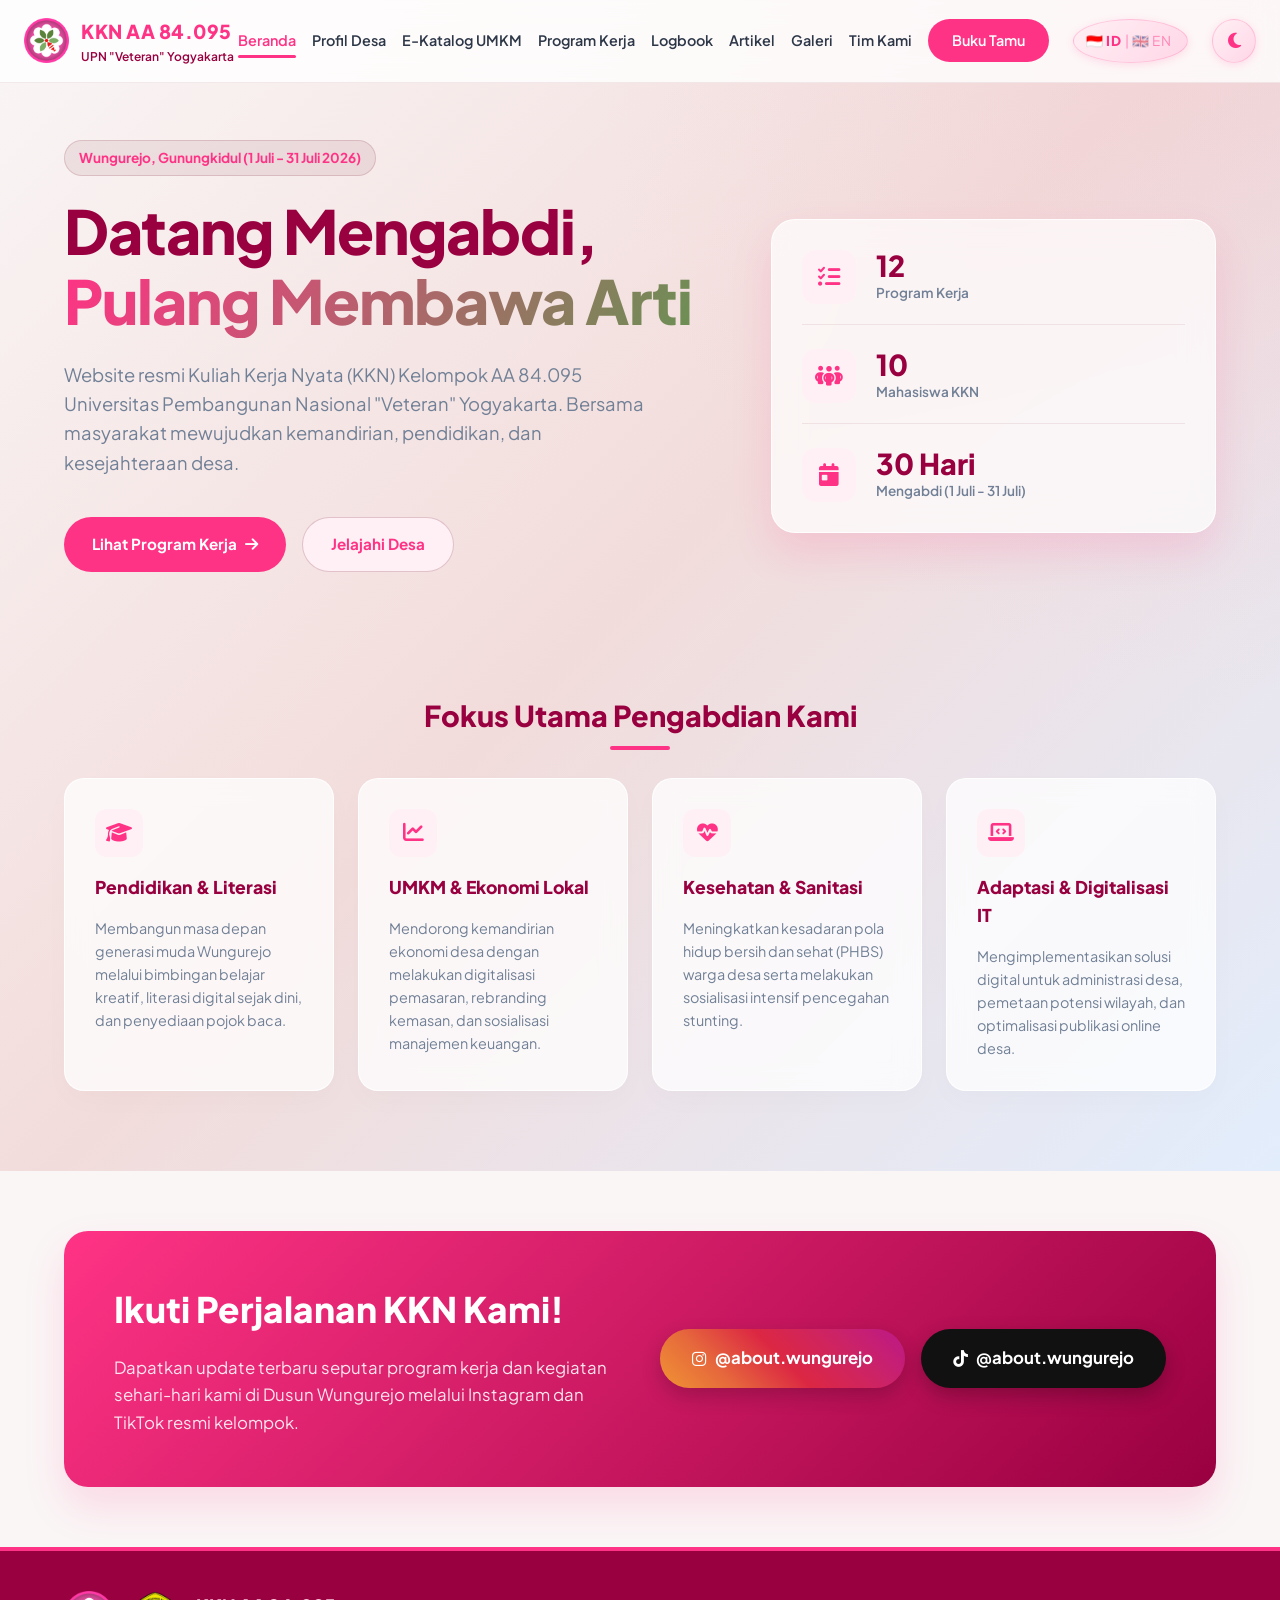
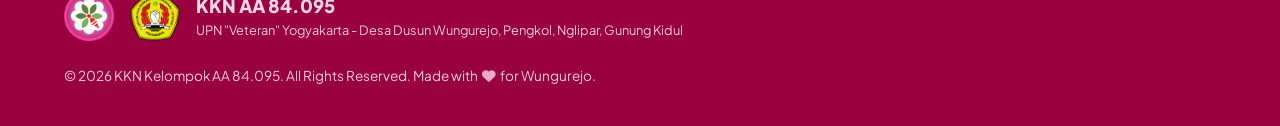
==== index.html @ 6ab31bae "feat: full i18n support for Blog section - cards, modal badge, and empty state" ====
<!DOCTYPE html>
<html lang="id">

<head>
    <meta charset="UTF-8">
    <meta name="viewport" content="width=device-width, initial-scale=1.0">
    <title>KKN AA 84.095 UPN "Veteran" Yogyakarta - Dusun Wungurejo</title>
    <!-- Favicon -->
    <link rel="icon" href="assets/logo/LogoKKNBaru.png" type="image/png">
    <meta name="description"
        content="Official website of KKN AA 84.095 UPN 'Veteran' Yogyakarta in Desa Dusun Wungurejo, Pengkol, Nglipar, Gunung Kidul. Explore our community development programs, daily logbook, and leave a message in our guestbook.">
    <!-- Google Fonts: Plus Jakarta Sans -->
    <link rel="preconnect" href="https://fonts.googleapis.com">
    <link rel="preconnect" href="https://fonts.gstatic.com" crossorigin>
    <link href="https://fonts.googleapis.com/css2?family=Plus+Jakarta+Sans:wght@300;400;500;600;700;800&display=swap"
        rel="stylesheet">
    <!-- FontAwesome for Icons -->
    <link rel="stylesheet" href="https://cdnjs.cloudflare.com/ajax/libs/font-awesome/6.4.0/css/all.min.css">
    <!-- Leaflet CSS for WebGIS -->
    <link rel="stylesheet" href="https://unpkg.com/leaflet@1.9.4/dist/leaflet.css"
        integrity="sha256-p4NxAoJBhIIN+hmNHrzRCf9tD/miZyoHS5obTRR9BMY=" crossorigin="" />
    <!-- Stylesheet -->
    <link rel="stylesheet" href="style.css?v=4">
    <!-- Chart.js for Demographics -->
    <script src="https://cdn.jsdelivr.net/npm/chart.js"></script>
</head>

<body>

    <!-- Preloader -->
    <div id="preloader">
        <div class="loader-spinner"></div>
    </div>

    <!-- Header Navigation -->
    <header class="header">
        <div class="nav-container">
            <a href="#" class="logo-area">
                <img src="assets/logo/LogoKKNBaru.png" alt="Logo KKN AA 84.095" class="logo-img">
                <div class="logo-text">
                    <span class="logo-title">KKN AA 84.095</span>
                    <span class="logo-subtitle">UPN "Veteran" Yogyakarta</span>
                </div>
            </a>
            <button class="mobile-nav-toggle" aria-label="Toggle navigation">
                <i class="fa-solid fa-bars"></i>
            </button>
            <nav class="nav-menu">
                <a href="#beranda" class="nav-link active" data-lang-key="nav_home">Beranda</a>
                <a href="#profil" class="nav-link" data-lang-key="nav_profile">Profil Desa</a>
                <a href="#umkm" class="nav-link" data-lang-key="nav_umkm">E-Katalog UMKM</a>
                <a href="#proker" class="nav-link" data-lang-key="nav_proker">Program Kerja</a>
                <a href="#logbook" class="nav-link" data-lang-key="nav_logbook">Logbook</a>
                <a href="#blog" class="nav-link" data-lang-key="nav_blog">Artikel</a>
                <a href="#galeri" class="nav-link" data-lang-key="nav_gallery">Galeri</a>
                <a href="#tim" class="nav-link" data-lang-key="nav_team">Tim Kami</a>
                <a href="#guestbook" class="nav-link nav-btn" data-lang-key="nav_guestbook">Buku Tamu</a>

                <!-- Language Toggle Button -->
                <button id="lang-toggle" class="theme-toggle" aria-label="Toggle Language"
                    style="font-weight: 800; font-size: 0.85rem; width: auto; padding: 0 12px; letter-spacing: 0.5px;">
                    ID <span style="opacity: 0.5; margin: 0 4px; font-weight: 400;">|</span> EN
                </button>

                <!-- Dark Mode Toggle Button -->
                <button id="theme-toggle" class="theme-toggle" aria-label="Toggle Dark Mode">
                    <i class="fa-solid fa-moon"></i>
                </button>
            </nav>
        </div>
    </header>

    <!-- Hero Section -->
    <section id="beranda" class="hero-section page-section">
        <div class="hero-overlay"></div>
        <div class="hero-container">
            <div class="hero-content">
                <span class="hero-tag" data-lang-key="hero_tag">Wungurejo, Gunungkidul (1 Juli - 31 Juli 2026)</span>
                <h1 class="hero-title"><span data-lang-key="hero_title">Datang Mengabdi,</span><br><span
                        class="highlight-text" data-lang-key="hero_highlight">Pulang Membawa Arti</span>
                </h1>
                <p class="hero-description" data-lang-key="hero_desc">Website resmi Kuliah Kerja Nyata (KKN) Kelompok AA
                    84.095 Universitas
                    Pembangunan Nasional "Veteran" Yogyakarta. Bersama masyarakat mewujudkan kemandirian, pendidikan,
                    dan kesejahteraan desa.</p>
                <div class="hero-actions">
                    <a href="#proker" class="btn btn-primary"><span data-lang-key="hero_btn_proker">Lihat Program
                            Kerja</span> <i class="fa-solid fa-arrow-right"></i></a>
                    <a href="#profil" class="btn btn-secondary" data-lang-key="hero_btn_desa">Jelajahi Desa</a>
                </div>
            </div>

            <div class="hero-stats-card">
                <div class="stat-item">
                    <div class="stat-icon"><i class="fa-solid fa-list-check"></i></div>
                    <div class="stat-info">
                        <span class="stat-number">12</span>
                        <span class="stat-label" data-lang-key="stat_proker_label">Program Kerja</span>
                    </div>
                </div>
                <div class="stat-item">
                    <div class="stat-icon"><i class="fa-solid fa-people-group"></i></div>
                    <div class="stat-info">
                        <span class="stat-number">10</span>
                        <span class="stat-label" data-lang-key="stat_mhs_label">Mahasiswa KKN</span>
                    </div>
                </div>
                <div class="stat-item">
                    <div class="stat-icon"><i class="fa-solid fa-calendar-day"></i></div>
                    <div class="stat-info">
                        <span class="stat-number">30 Hari</span>
                        <span class="stat-label" data-lang-key="stat_hari_label">Mengabdi (1 Juli - 31 Juli)</span>
                    </div>
                </div>
            </div>
        </div>

        <!-- Core Pillars Section (Fokus Kegiatan) -->
        <div class="beranda-info-container">
            <h2 class="beranda-info-title" data-lang-key="pillars_title">Fokus Utama Pengabdian Kami</h2>
            <div class="pillars-grid">
                <!-- Pilar 1 -->
                <div class="pillar-card">
                    <div class="pillar-icon"><i class="fa-solid fa-graduation-cap"></i></div>
                    <h4 data-lang-key="p1_title">Pendidikan & Literasi</h4>
                    <p data-lang-key="p1_desc">Membangun masa depan generasi muda Wungurejo melalui bimbingan belajar
                        kreatif, literasi digital
                        sejak dini, dan penyediaan pojok baca.</p>
                </div>
                <!-- Pilar 2 -->
                <div class="pillar-card">
                    <div class="pillar-icon"><i class="fa-solid fa-chart-line"></i></div>
                    <h4 data-lang-key="p2_title">UMKM & Ekonomi Lokal</h4>
                    <p data-lang-key="p2_desc">Mendorong kemandirian ekonomi desa dengan melakukan digitalisasi
                        pemasaran, rebranding kemasan,
                        dan sosialisasi manajemen keuangan.</p>
                </div>
                <!-- Pilar 3 -->
                <div class="pillar-card">
                    <div class="pillar-icon"><i class="fa-solid fa-heart-pulse"></i></div>
                    <h4 data-lang-key="p3_title">Kesehatan & Sanitasi</h4>
                    <p data-lang-key="p3_desc">Meningkatkan kesadaran pola hidup bersih dan sehat (PHBS) warga desa
                        serta melakukan sosialisasi
                        intensif pencegahan stunting.</p>
                </div>
                <!-- Pilar 4 -->
                <div class="pillar-card">
                    <div class="pillar-icon"><i class="fa-solid fa-laptop-code"></i></div>
                    <h4 data-lang-key="p4_title">Adaptasi & Digitalisasi IT</h4>
                    <p data-lang-key="p4_desc">Mengimplementasikan solusi digital untuk administrasi desa, pemetaan
                        potensi wilayah, dan
                        optimalisasi publikasi online desa.</p>
                </div>
            </div>
        </div>
    </section>

    <!-- Profile & Village Section -->
    <section id="profil" class="profile-section section-padding page-section">
        <div class="container">
            <div class="section-header">
                <span class="section-tag" data-lang-key="profil_tag">Profil Pengabdian</span>
                <h2 class="section-title" data-lang-key="profil_title">Kenal Lebih Dekat dengan Wungurejo</h2>
                <p class="section-subtitle" data-lang-key="profil_subtitle">Kalurahan Pengkol, Kapanewon Nglipar,
                    Kabupaten Gunungkidul, D.I. Yogyakarta</p>
            </div>

            <div class="profile-grid">
                <div class="profile-text-content">
                    <h3 data-lang-key="profil_potensi_h">Potensi & Karakteristik Dusun</h3>
                    <p data-lang-key="profil_potensi_p">Dusun Wungurejo memiliki kekayaan filosofis dari kata "Wungu"
                        (bunga yang tumbuh subur di tepi sungai) dan "Rejo" (makmur). Sebagai bagian dari rintisan Desa
                        Wisata Wandari Mukti, dusun ini menyimpan potensi luar biasa di bidang kesenian tradisional
                        (seperti Reog dan Gejog Lesung), peternakan madu klanceng, serta bentang alam perbukitan yang
                        asri. KKN 84.095 hadir untuk berkolaborasi mengoptimalkan potensi tersebut menuju kemandirian
                        ekonomi dan pelestarian budaya.</p>

                    <div class="vision-mission">
                        <div class="vm-card">
                            <div class="vm-icon"><i class="fa-solid fa-bullseye"></i></div>
                            <div class="vm-info">
                                <h4 data-lang-key="visi_title">Visi Kami</h4>
                                <p data-lang-key="visi_desc">Menjadi jembatan inovasi ilmiah akademis dengan kearifan
                                    lokal guna meningkatkan daya
                                    saing masyarakat Dusun Wungurejo.</p>
                            </div>
                        </div>
                        <div class="vm-card">
                            <div class="vm-icon"><i class="fa-solid fa-hand-holding-heart"></i></div>
                            <div class="vm-info">
                                <h4 data-lang-key="misi_title">Misi Pengabdian</h4>
                                <p data-lang-key="misi_desc">Pemberdayaan UMKM lokal, edukasi berkelanjutan anak usia
                                    sekolah, serta implementasi
                                    adaptasi digital ramah masyarakat.</p>
                            </div>
                        </div>
                    </div>
                </div>

                <div class="profile-visual">
                    <div class="visual-card">
                        <img src="assets/images/Gunung kidul.jpg" alt="Pemandangan Gunung Kidul" class="visual-img">
                        <div class="visual-badge">
                            <i class="fa-solid fa-map-location-dot"></i> Nglipar, Gunungkidul
                        </div>
                        <a href="https://instagram.com/sunraku_zx" target="_blank" class="visual-credit">
                            <i class="fa-brands fa-instagram"></i> credit to : sunraku_zx
                        </a>
                    </div>
                </div>
            </div>
        </div>

        <!-- Data Demografi Section -->
        <div class="demographics-container" style="margin-top: 60px;">
            <h3
                style="text-align: center; margin-bottom: 30px; font-size: 1.5rem; color: var(--color-dark); font-weight: 800;">
                <i class="fa-solid fa-chart-pie" style="color: var(--color-primary); margin-right: 10px;"></i> <span
                    data-lang-key="demo_title">Data Demografi Dusun Wungurejo</span>
            </h3>
            <div
                style="display: grid; grid-template-columns: repeat(auto-fit, minmax(220px, 1fr)); gap: 24px; text-align: center;">
                <!-- Stat 1: Total Jiwa -->
                <div style="background-color: var(--color-white); padding: 30px 20px; border-radius: 20px; box-shadow: 0 10px 30px rgba(0,0,0,0.03); border: 1.5px solid rgba(108, 8, 32, 0.05); transition: transform 0.3s; cursor: default;"
                    onmouseover="this.style.transform='translateY(-5px)'" onmouseout="this.style.transform='none'">
                    <i class="fa-solid fa-users"
                        style="font-size: 2.5rem; color: var(--color-primary); margin-bottom: 16px; display: block;"></i>
                    <h4 style="font-size: 2.2rem; font-weight: 800; color: var(--color-dark); margin-bottom: 4px; line-height: 1;"
                        class="counter-up" data-target="437">0</h4>
                    <p style="color: var(--color-text-muted); font-weight: 700; font-size: 0.95rem; text-transform: uppercase; letter-spacing: 0.5px;"
                        data-lang-key="demo_penduduk">Total Penduduk</p>
                </div>
                <!-- Stat 2: KK -->
                <div style="background-color: var(--color-white); padding: 30px 20px; border-radius: 20px; box-shadow: 0 10px 30px rgba(0,0,0,0.03); border: 1.5px solid rgba(108, 8, 32, 0.05); transition: transform 0.3s; cursor: default;"
                    onmouseover="this.style.transform='translateY(-5px)'" onmouseout="this.style.transform='none'">
                    <i class="fa-solid fa-house-chimney-user"
                        style="font-size: 2.5rem; color: var(--color-secondary); margin-bottom: 16px; display: block;"></i>
                    <h4 style="font-size: 2.2rem; font-weight: 800; color: var(--color-dark); margin-bottom: 4px; line-height: 1;"
                        class="counter-up" data-target="135">0</h4>
                    <p style="color: var(--color-text-muted); font-weight: 700; font-size: 0.95rem; text-transform: uppercase; letter-spacing: 0.5px;"
                        data-lang-key="demo_kk">Kepala Keluarga</p>
                </div>
                <!-- Stat 3: RT -->
                <div style="background-color: var(--color-white); padding: 30px 20px; border-radius: 20px; box-shadow: 0 10px 30px rgba(0,0,0,0.03); border: 1.5px solid rgba(108, 8, 32, 0.05); transition: transform 0.3s; cursor: default;"
                    onmouseover="this.style.transform='translateY(-5px)'" onmouseout="this.style.transform='none'">
                    <i class="fa-solid fa-map"
                        style="font-size: 2.5rem; color: #FFA500; margin-bottom: 16px; display: block;"></i>
                    <h4 style="font-size: 2.2rem; font-weight: 800; color: var(--color-dark); margin-bottom: 4px; line-height: 1;"
                        class="counter-up" data-target="10">0</h4>
                    <p style="color: var(--color-text-muted); font-weight: 700; font-size: 0.95rem; text-transform: uppercase; letter-spacing: 0.5px;"
                        data-lang-key="demo_rt">Rukun Tetangga (RT)</p>
                </div>
                <!-- Stat 4: Gender -->
                <div style="background-color: var(--color-white); padding: 20px; border-radius: 20px; box-shadow: 0 10px 30px rgba(0,0,0,0.03); border: 1.5px solid rgba(108, 8, 32, 0.05); transition: transform 0.3s; cursor: default;"
                    onmouseover="this.style.transform='translateY(-5px)'" onmouseout="this.style.transform='none'">
                    <div style="position: relative; width: 140px; height: 140px; margin: 0 auto 10px auto;">
                        <canvas id="genderChart"></canvas>
                    </div>
                    <div style="display: flex; justify-content: center; gap: 15px; margin-bottom: 8px;">
                        <div><span style="font-size: 1.2rem; font-weight: 800; color: var(--color-dark);"
                                class="counter-up" data-target="230">0</span><br><span
                                style="font-size: 0.75rem; color: var(--color-text-muted); font-weight: 600;"
                                data-lang-key="demo_lakilaki">Laki-laki</span></div>
                        <div style="width: 2px; background-color: rgba(0,0,0,0.1);"></div>
                        <div><span style="font-size: 1.2rem; font-weight: 800; color: var(--color-dark);"
                                class="counter-up" data-target="207">0</span><br><span
                                style="font-size: 0.75rem; color: var(--color-text-muted); font-weight: 600;"
                                data-lang-key="demo_perempuan">Perempuan</span></div>
                    </div>
                    <p style="color: var(--color-text-muted); font-weight: 700; font-size: 0.95rem; text-transform: uppercase; letter-spacing: 0.5px;"
                        data-lang-key="demo_gender">Rasio Gender</p>
                </div>
            </div>
        </div>

        <div class="profile-map-container"
            style="margin-top: 60px; background-color: var(--color-white); padding: 30px; border-radius: 24px; box-shadow: 0 20px 40px var(--color-shadow); border: 1.5px solid rgba(108, 8, 32, 0.08);">
            <h3
                style="text-align: center; margin-bottom: 24px; font-size: 1.5rem; color: var(--color-dark); font-weight: 800;">
                <i class="fa-solid fa-map-location-dot" style="color: var(--color-primary); margin-right: 10px;"></i>
                <span data-lang-key="map_title">Peta Lokasi Dusun Wungurejo</span>
            </h3>
            <div style="border-radius: 16px; overflow: hidden; position: relative;">
                <div id="webgis-map" style="width: 100%; height: 450px; z-index: 1;"></div>
            </div>
        </div>
        </div>
    </section>

    <!-- E-Katalog UMKM Section -->
    <section id="umkm" class="umkm-section section-padding page-section">
        <div class="container">
            <div class="section-header">
                <span class="section-tag" data-lang-key="umkm_tag">Pemberdayaan Ekonomi</span>
                <h2 class="section-title" data-lang-key="umkm_title">E-Katalog Potensi UMKM Wungurejo</h2>
                <p class="section-subtitle" data-lang-key="umkm_subtitle">Dukung kemandirian ekonomi lokal dengan
                    membeli produk unggulan asli dari warga Dusun Wungurejo.</p>
            </div>

            <div class="umkm-grid">
                <!-- UMKM Item 1 -->
                <div class="umkm-card">
                    <div class="umkm-img-wrap">
                        <img src="assets/images/umkm_popor.png" alt="Kerajinan Popor Senapan Kayu">
                        <div class="umkm-badge" data-lang-key="umkm_badge_craft">Kerajinan Khas</div>
                    </div>
                    <div class="umkm-content">
                        <h3 data-lang-key="umkm_1_name">Kerajinan Popor Senapan Kayu</h3>
                        <p data-lang-key="umkm_1_desc">Mahakarya seni ukir kayu berkualitas tinggi oleh pengrajin lokal.
                            Cocok untuk kolektor dan pecinta olahraga menembak.</p>
                        <div class="umkm-price" data-lang-key="umkm_1_price">Mulai dari Rp 250.000</div>
                        <a href="https://wa.me/6281229370617?text=Halo%20Pengrajin%20Popor%2C%20saya%20tertarik%20dengan%20karya%20popor%20kayu%20dari%20Wungurejo.%20Bisa%20tanya-tanya%3F"
                            target="_blank" class="btn btn-wa">
                            <i class="fa-brands fa-whatsapp"></i> <span data-lang-key="umkm_btn_buy">Pesan via
                                WhatsApp</span>
                        </a>
                    </div>
                </div>

                <!-- UMKM Item 2 -->
                <div class="umkm-card">
                    <div class="umkm-img-wrap">
                        <img src="assets/images/umkm_madu.png" alt="Madu Klanceng Asli">
                        <div class="umkm-badge" data-lang-key="umkm_badge_farm">Hasil Peternakan</div>
                    </div>
                    <div class="umkm-content">
                        <h3 data-lang-key="umkm_2_name">Madu Klanceng Murni</h3>
                        <p data-lang-key="umkm_2_desc">Madu murni kaya antioksidan langsung dari peternakan lebah tanpa
                            sengat di alam asri Wungurejo. Sehat & berkhasiat.</p>
                        <div class="umkm-price" data-lang-key="umkm_2_price">Rp 85.000 / Botol</div>
                        <a href="https://wa.me/6281234567890?text=Halo%2C%20saya%20mau%20pesan%20Madu%20Klanceng%20asli%20Wungurejo.%20Apakah%20stoknya%20ready%3F"
                            target="_blank" class="btn btn-wa">
                            <i class="fa-brands fa-whatsapp"></i> <span data-lang-key="umkm_btn_buy">Pesan via
                                WhatsApp</span>
                        </a>
                    </div>
                </div>

                <!-- UMKM Item 3 -->
                <div class="umkm-card">
                    <div class="umkm-img-wrap">
                        <img src="assets/images/umkm_ikan.png" alt="Peternakan Ikan Segar">
                        <div class="umkm-badge" data-lang-key="umkm_badge_farm">Hasil Peternakan</div>
                    </div>
                    <div class="umkm-content">
                        <h3 data-lang-key="umkm_3_name">Bibit & Konsumsi Ikan Air Tawar</h3>
                        <p data-lang-key="umkm_3_desc">Menyediakan bibit ikan berkualitas dan ikan siap konsumsi (Lele,
                            Nila) hasil budidaya Bapak Sugino Wiryo.</p>
                        <div class="umkm-price" data-lang-key="umkm_3_price">Harga Bervariasi</div>
                        <a href="https://wa.me/6281234567890?text=Halo%20Bapak%20Sugino%2C%20saya%20tertarik%20dengan%20hasil%20perikanannya.%20Bisa%20tanya%20stok%20yang%20ready%3F"
                            target="_blank" class="btn btn-wa">
                            <i class="fa-brands fa-whatsapp"></i> <span data-lang-key="umkm_btn_buy">Pesan via
                                WhatsApp</span>
                        </a>
                    </div>
                </div>
            </div>
        </div>
    </section>

    <!-- Program Kerja (Proker) Section -->
    <section id="proker" class="proker-section section-padding page-section">
        <div class="container">
            <div class="section-header">
                <span class="section-tag" data-lang-key="proker_tag">Rencana Aksi</span>
                <h2 class="section-title" data-lang-key="proker_title">Program Kerja Pengabdian</h2>
                <p class="section-subtitle" data-lang-key="proker_subtitle">Inisiatif program kerja KKN Kelompok AA
                    84.095 yang terbagi berdasarkan kategori pelaksanaan.</p>
            </div>

            <!-- Proker Filters -->
            <div class="proker-filters">
                <button class="filter-btn active" data-filter="all" data-lang-key="filter_all">Semua</button>
                <button class="filter-btn" data-filter="Proker Bersama" data-lang-key="filter_bersama">Proker
                    Bersama</button>
                <button class="filter-btn" data-filter="Proker Individu" data-lang-key="filter_individu">Proker
                    Individu</button>
            </div>

            <!-- Proker Grid -->
            <div class="proker-grid" id="proker-grid-container">
                <div class="loading-spinner-wrapper"
                    style="display: flex; justify-content: center; align-items: center; padding: 40px; width: 100%;">
                    <div class="loader-spinner"></div>
                </div>
            </div>
        </div>
    </section>

    <!-- Logbook Timeline Section -->
    <section id="logbook" class="logbook-section section-padding page-section">
        <div class="container">
            <div class="section-header">
                <span class="section-tag" data-lang-key="logbook_tag">Log Harian</span>
                <h2 class="section-title" data-lang-key="logbook_title">Timeline & Kegiatan Terbaru</h2>
                <p class="section-subtitle" data-lang-key="logbook_subtitle">Catatan dokumentasi harian kegiatan
                    pengabdian KKN AA 84.095.</p>
            </div>

            <!-- Logbook Filters -->
            <div class="logbook-filters">
                <button class="logbook-filter-btn active" data-filter="all" data-lang-key="filter_all_phase">Semua
                    Fase</button>
                <button class="logbook-filter-btn" data-filter="Pra-KKN" data-lang-key="filter_prakkn">Pra-KKN</button>
                <button class="logbook-filter-btn" data-filter="Pelaksanaan KKN"
                    data-lang-key="filter_pelaksanaan">Pelaksanaan KKN</button>
            </div>

            <div class="timeline" id="logbook-timeline-container">
                <div class="loading-spinner-wrapper"
                    style="display: flex; justify-content: center; align-items: center; padding: 40px; width: 100%;">
                    <div class="loader-spinner"></div>
                </div>
            </div>
        </div>
    </section>

    <!-- Blog/Artikel Section -->
    <section id="blog" class="blog-section section-padding page-section">
        <div class="container">
            <div class="section-header">
                <span class="section-tag" data-lang-key="blog_tag">Kabar & Artikel</span>
                <h2 class="section-title" data-lang-key="blog_title">Cerita dari Wungurejo</h2>
                <p class="section-subtitle" data-lang-key="blog_subtitle">Kumpulan tulisan inspiratif, sejarah dusun, dan artikel ringan dari kegiatan pengabdian kami.</p>
            </div>
            <div class="blog-grid" id="blog-grid-container">
                <div class="loading-spinner-wrapper"
                    style="display: flex; justify-content: center; align-items: center; padding: 40px; width: 100%;">
                    <div class="loader-spinner"></div>
                </div>
            </div>
        </div>
    </section>

    <!-- Gallery (Masonry) Section -->
    <section id="galeri" class="gallery-section section-padding page-section">
        <div class="container container-wide">
            <div class="section-header">
                <span class="section-tag" data-lang-key="gallery_tag">Pesona Wungurejo</span>
                <h2 class="section-title" data-lang-key="gallery_title">Galeri Pengabdian</h2>
                <p class="section-subtitle" data-lang-key="gallery_subtitle">Potret keindahan alam dan momen berharga
                    selama pelaksanaan KKN Kelompok AA 84.095.</p>
            </div>

            <div class="masonry-gallery" id="masonry-gallery-container">
                <div class="loading-spinner-wrapper"
                    style="display: flex; justify-content: center; align-items: center; padding: 40px; width: 100%; grid-column: 1 / -1;">
                    <div class="loader-spinner"></div>
                </div>
                <!-- Gallery items will be injected here by app.js -->
            </div>
        </div>
    </section>

    <!-- Meet the Team Section -->
    <section id="tim" class="team-section section-padding page-section">
        <div class="container container-wide">
            <div class="section-header">
                <span class="section-tag" data-lang-key="tim_tag">Anggota Kelompok</span>
                <h2 class="section-title" data-lang-key="tim_title">Di Balik Layar KKN AA 84.095</h2>
                <p class="section-subtitle" data-lang-key="tim_subtitle">Arahkan kursor dan klik pada foto anggota
                    kelompok untuk melihat profil lengkap mereka.</p>
            </div>

            <div class="team-interactive-container">
                <!-- Group Photo Side -->
                <div class="team-photo-wrapper">

                    <img src="assets/team/FOTOBERSAMA3_web.jpg" alt="KKN AA 84.095 Group Photo" class="base-photo"
                        id="team-base-photo">

                    <!-- Per-person clip-path highlight layers -->
                    <!-- Back Row -->
                    <div class="person-highlight" id="clip-laksa"
                        style="--clip-path: polygon(3% 33%, 23% 33%, 27% 48%, 23% 82%, 3% 82%)"></div>
                    <div class="person-highlight" id="clip-ahmad"
                        style="--clip-path: polygon(23% 28%, 38% 28%, 38% 45%, 23% 45%)"></div>
                    <div class="person-highlight" id="clip-sabrina"
                        style="--clip-path: polygon(42% 33%, 55% 33%, 55% 46%, 42% 46%)"></div>
                    <div class="person-highlight" id="clip-havez"
                        style="--clip-path: polygon(60% 31%, 74% 31%, 74% 46%, 60% 46%)"></div>
                    <div class="person-highlight" id="clip-anas"
                        style="--clip-path: polygon(74% 33%, 95% 33%, 98% 50%, 88% 85%, 74% 85%)"></div>

                    <!-- Middle Row -->
                    <div class="person-highlight" id="clip-nabila"
                        style="--clip-path: polygon(34% 37%, 48% 37%, 48% 51%, 34% 51%)"></div>
                    <div class="person-highlight" id="clip-fanida"
                        style="--clip-path: polygon(52% 37%, 67% 37%, 67% 52%, 52% 52%)"></div>

                    <!-- Front Row -->
                    <div class="person-highlight" id="clip-lyra"
                        style="--clip-path: polygon(18% 44%, 41% 44%, 41% 65%, 35% 88%, 18% 88%)"></div>
                    <div class="person-highlight" id="clip-dian"
                        style="--clip-path: polygon(38% 46%, 61% 46%, 61% 70%, 53% 97%, 38% 97%)"></div>
                    <div class="person-highlight" id="clip-shofa"
                        style="--clip-path: polygon(55% 45%, 79% 45%, 79% 65%, 75% 88%, 55% 88%)"></div>

                    <!-- SVG Hotspot Map -->
                    <svg viewBox="0 0 100 100" preserveAspectRatio="none" class="team-svg-map" id="team-svg">
                        <!-- Back Row -->
                        <polygon points="3,33 23,33 27,48 23,82 3,82" class="hotspot" data-member="laksa"></polygon>
                        <polygon points="23,28 38,28 38,45 23,45" class="hotspot" data-member="ahmad"></polygon>
                        <polygon points="42,33 55,33 55,46 42,46" class="hotspot" data-member="sabrina"></polygon>
                        <polygon points="60,31 74,31 74,46 60,46" class="hotspot" data-member="havez"></polygon>
                        <polygon points="74,33 95,33 98,50 88,85 74,85" class="hotspot" data-member="anas"></polygon>

                        <!-- Middle Row -->
                        <polygon points="34,37 48,37 48,51 34,51" class="hotspot" data-member="nabila"></polygon>
                        <polygon points="52,37 67,37 67,52 52,52" class="hotspot" data-member="fanida"></polygon>

                        <!-- Front Row -->
                        <polygon points="18,44 41,44 41,65 35,88 18,88" class="hotspot" data-member="lyra"></polygon>
                        <polygon points="38,46 61,46 61,70 53,97 38,97" class="hotspot" data-member="dian"></polygon>
                        <polygon points="55,45 79,45 79,65 75,88 55,88" class="hotspot" data-member="shofa"></polygon>
                    </svg>

                    <!-- Hover Tooltip -->
                    <div class="team-tooltip" id="team-tooltip">Nama Anggota</div>
                </div>

                <!-- Profile Card Side -->
                <div class="team-detail-wrapper">
                    <div class="team-detail-card" id="team-detail-card">
                        <div class="team-detail-placeholder" id="team-detail-placeholder">
                            <i class="fa-solid fa-arrow-pointer"></i>
                            <p data-lang-key="tim_placeholder">Klik salah satu anggota kelompok pada foto untuk melihat
                                profil lengkap.</p>
                        </div>
                        <div class="team-detail-content hidden" id="team-detail-content">
                            <div class="detail-avatar-box">
                                <i class="fa-solid fa-user" id="detail-icon"></i>
                                <img src="" alt="" id="detail-photo" class="detail-photo hidden">
                            </div>
                            <h3 class="detail-name" id="detail-name">Nama Anggota</h3>
                            <span class="detail-role" id="detail-role">Jabatan</span>
                            <span class="detail-major" id="detail-major">Program Studi</span>
                            <p class="detail-quote" id="detail-quote">"Kutipan motivasi atau peran pengabdian di desa."
                            </p>
                            <div class="detail-socials">
                                <a href="#" id="detail-ig" target="_blank" aria-label="Instagram"><i
                                        class="fa-brands fa-instagram"></i> Instagram</a>
                                <a href="#" id="detail-li" target="_blank" aria-label="LinkedIn"><i
                                        class="fa-brands fa-linkedin"></i> LinkedIn</a>
                            </div>
                        </div>
                    </div>
                </div>
            </div>
        </div>
    </section>



    <!-- Guestbook Section -->
    <section id="guestbook" class="guestbook-section section-padding page-section">
        <div class="container">
            <div class="section-header">
                <span class="section-tag" data-lang-key="gb_tag">Pesan & Saran</span>
                <h2 class="section-title" data-lang-key="gb_title">Buku Tamu Interaktif</h2>
                <p class="section-subtitle" data-lang-key="gb_subtitle">Silakan tinggalkan pesan, masukan, atau kesan
                    bagi KKN Kelompok AA 84.095
                    selama di Dusun Wungurejo.</p>
            </div>

            <div class="guestbook-grid">
                <!-- Form Side -->
                <div class="guestbook-form-card">
                    <h3 data-lang-key="gb_form_title">Kirim Pesan Baru</h3>
                    <form id="comment-form">
                        <div class="form-group">
                            <label for="input-name" data-lang-key="gb_label_name">Nama Lengkap</label>
                            <div class="input-icon-wrapper">
                                <i class="fa-solid fa-user"></i>
                                <input type="text" id="input-name" placeholder="Contoh: Pak Budi"
                                    data-lang-ph="gb_ph_name" required>
                            </div>
                        </div>

                        <div class="form-group">
                            <label for="input-role" data-lang-key="gb_label_role">Status / Peran</label>
                            <div class="input-icon-wrapper">
                                <i class="fa-solid fa-users"></i>
                                <select id="input-role" required>
                                    <option value="Warga Desa" data-lang-key="gb_opt_warga">Warga Dusun Wungurejo
                                    </option>
                                    <option value="Perangkat Desa" data-lang-key="gb_opt_perangkat">Perangkat Desa
                                    </option>
                                    <option value="Mahasiswa" data-lang-key="gb_opt_mhs">Mahasiswa KKN</option>
                                    <option value="Dosen/DPL" data-lang-key="gb_opt_dosen">Dosen Pembimbing Lapangan
                                    </option>
                                    <option value="Umum" data-lang-key="gb_opt_umum">Pengunjung Umum</option>
                                </select>
                            </div>
                        </div>

                        <div class="form-group">
                            <label for="input-message" data-lang-key="gb_label_msg">Pesan Anda</label>
                            <textarea id="input-message" rows="4"
                                placeholder="Tuliskan pesan atau saran Anda di sini..." data-lang-ph="gb_ph_msg"
                                required></textarea>
                        </div>

                        <button type="submit" class="btn btn-primary btn-block"><span data-lang-key="gb_btn_send">Kirim
                                Pesan</span> <i class="fa-solid fa-paper-plane"></i></button>
                    </form>
                </div>

                <!-- Messages Display Side -->
                <div class="guestbook-messages-card">
                    <h3><span data-lang-key="gb_latest">Pesan Terbaru</span> (<span id="messages-count">0</span>)</h3>
                    <div id="messages-list" class="messages-list">
                        <!-- Dynamic Comments will appear here -->
                    </div>
                </div>
            </div>
        </div>
    </section>

    <!-- Call to Action (Social Media) Section -->
    <section class="cta-section section-padding">
        <div class="container">
            <div class="cta-container">
                <div class="cta-content">
                    <h2 data-lang-key="cta_title">Ikuti Perjalanan KKN Kami!</h2>
                    <p data-lang-key="cta_desc">Dapatkan update terbaru seputar program kerja dan kegiatan sehari-hari
                        kami di Dusun Wungurejo melalui Instagram dan TikTok resmi kelompok.</p>
                </div>
                <div class="cta-actions">
                    <a href="https://www.instagram.com/about.wungurejo?igsh=MW5iZzh1dG13cnBzbQ==" target="_blank"
                        class="btn btn-social-instagram">
                        <i class="fa-brands fa-instagram"></i> @about.wungurejo
                    </a>
                    <a href="https://www.tiktok.com/@about.wungurejo?_r=1&_t=ZS-97MWoP1DUMz" target="_blank"
                        class="btn btn-social-tiktok">
                        <i class="fa-brands fa-tiktok"></i> @about.wungurejo
                    </a>
                </div>
            </div>
        </div>
    </section>

    <!-- Footer -->
    <footer class="footer-bottom">
        <div class="container footer-container">
            <div class="footer-brand">
                <img src="assets/logo/LogoKKNBaru.png" alt="Logo KKN" class="footer-logo">
                <img src="assets/logo/logoupn.png" alt="Logo UPN Veteran Yogyakarta"
                    class="footer-logo footer-upn-logo">
                <div>
                    <h4>KKN AA 84.095</h4>
                    <p>UPN "Veteran" Yogyakarta - <span data-lang-key="footer_loc">Desa Dusun Wungurejo, Pengkol,
                            Nglipar, Gunung Kidul</span></p>
                </div>
            </div>
            <p class="copyright"><span data-lang-key="footer_copy">&copy; 2026 KKN Kelompok AA 84.095. All Rights
                    Reserved. Made with</span> <i class="fa-solid fa-heart"></i> <span data-lang-key="footer_for">for
                    Wungurejo.</span></p>
        </div>
    </footer>

    <!-- BLOG READER MODAL (Dedicated, Premium Design) -->
    <div id="blog-reader-modal" class="blog-reader-overlay hidden" onclick="closeBlogReaderModal(event)">
        <div class="blog-reader-container">
            <!-- Close Button -->
            <button class="blog-reader-close" onclick="closeBlogReaderModal(null)" aria-label="Tutup">
                <i class="fa-solid fa-xmark"></i>
            </button>

            <!-- Hero Image Area -->
            <div class="blog-reader-hero" id="blog-reader-hero">
                <div class="blog-reader-hero-overlay"></div>
                <img id="blog-reader-hero-img" src="" alt="" class="blog-reader-hero-img hidden">
                <div class="blog-reader-hero-placeholder hidden" id="blog-reader-hero-placeholder">
                    <i class="fa-solid fa-newspaper"></i>
                </div>
                <div class="blog-reader-hero-meta">
                    <span class="blog-reader-badge" id="blog-reader-badge">Artikel</span>
                    <span class="blog-reader-date" id="blog-reader-date"></span>
                </div>
            </div>

            <!-- Content Body -->
            <div class="blog-reader-body">
                <h1 class="blog-reader-title" id="blog-reader-title"></h1>
                <div class="blog-reader-divider"></div>
                <div class="blog-reader-content markdown-body" id="blog-reader-content"></div>
            </div>
        </div>
    </div>

    <!-- 5. DETAILS MODAL -->
    <div id="details-modal" class="custom-modal hidden">
        <div class="custom-modal-backdrop" onclick="closeDetailsModal()"></div>
        <div class="custom-modal-content">
            <button class="custom-modal-close" onclick="closeDetailsModal()" aria-label="Close modal"><i
                    class="fa-solid fa-xmark"></i></button>
            <div class="custom-modal-header">
                <span id="modal-category-badge" class="badge">Kategori</span>
                <span id="modal-date" class="modal-date">Tanggal</span>
                <h2 id="modal-title" class="modal-title">Judul Proker / Logbook</h2>
            </div>
            <div class="custom-modal-body">
                <div class="modal-split-layout">
                    <!-- Left: Gallery Carousel -->
                    <div class="modal-gallery-side" id="modal-gallery-side">
                        <div class="carousel-container">
                            <div class="carousel-track-container">
                                <div class="carousel-track" id="carousel-track">
                                    <!-- Dynamic Carousel items -->
                                </div>
                            </div>
                            <button class="carousel-nav carousel-prev" id="carousel-prev" aria-label="Previous Image">
                                <i class="fa-solid fa-chevron-left"></i>
                            </button>
                            <button class="carousel-nav carousel-next" id="carousel-next" aria-label="Next Image">
                                <i class="fa-solid fa-chevron-right"></i>
                            </button>
                            <div class="carousel-dots" id="carousel-dots">
                                <!-- Dynamic Dots -->
                            </div>
                        </div>
                    </div>
                    <!-- Right: Text Content -->
                    <div class="modal-text-side">
                        <div id="modal-markdown-content" class="markdown-body">
                            <!-- parsed markdown content -->
                        </div>
                    </div>
                </div>
            </div>
        </div>
    </div>

    <!-- 6. LIGHTBOX OVERLAY -->
    <div id="lightbox-overlay" class="lightbox-overlay hidden" onclick="closeLightbox()">
        <button class="lightbox-close" onclick="closeLightbox()" aria-label="Close Zoom"><i
                class="fa-solid fa-xmark"></i></button>
        <img id="lightbox-image" src="" alt="Zoomed Image" onclick="event.stopPropagation()">
    </div>

    <!-- Leaflet JS for WebGIS -->
    <script src="https://unpkg.com/leaflet@1.9.4/dist/leaflet.js"
        integrity="sha256-20nQCchB9co0qIjJZRGuk2/Z9VM+kNiyxNV1lvTlZBo=" crossorigin=""></script>

    <!-- Marked.js for Markdown parsing (Logbook) -->
    <script src="https://cdn.jsdelivr.net/npm/marked/marked.min.js"></script>
    <!-- Multi-Language Dictionary -->
    <script src="lang.js?v=2"></script>
    <!-- App Script -->
    <script src="app.js?v=9"></script>
</body>

</html>
---- style.css ----
/* Style variables representing the custom color palette */
:root {
    --color-primary: #FF3385;
    /* Vibrant Pink matching logo */
    --color-primary-light: #FF66A3;
    /* Lightened Pink for hover */
    --color-accent: #FFD6E6;
    /* Soft Pink */
    --color-bg-light: #FFF0F5;
    /* Blush/Cream Background Accent */
    --color-secondary: #6B9054;
    /* Green from logo leaves */
    --color-dark: #990040;
    /* Deep Pink/Crimson */
    --color-text: #2D3748;
    /* Charcoal for main text */
    --color-text-muted: #718096;
    /* Gray for captions */
    --color-white: #FFFFFF;
    --color-light-gray: #EDF2F7;
    --color-shadow: rgba(255, 51, 133, 0.15);
    --font-sans: 'Plus Jakarta Sans', -apple-system, BlinkMacSystemFont, 'Segoe UI', Roboto, Oxygen, Ubuntu, Cantarell, sans-serif;
    --border-radius: 16px;
    --transition: all 0.3s cubic-bezier(0.4, 0, 0.2, 1);
}

/* Reset & Base Styles */
* {
    margin: 0;
    padding: 0;
    box-sizing: border-box;
    scroll-behavior: smooth;
}

body {
    font-family: var(--font-sans);
    color: var(--color-text);
    background-color: #FAF6F6;
    /* Creamy off-white background based on palette tone */
    line-height: 1.6;
    overflow-x: hidden;
}

a {
    text-decoration: none;
    color: inherit;
    transition: var(--transition);
}

button,
input,
select,
textarea {
    font-family: inherit;
    outline: none;
}

/* Container */
.container {
    width: 100%;
    max-width: 1200px;
    margin: 0 auto;
    padding: 0 24px;
}

.container-wide {
    max-width: 1400px;
}

.section-padding {
    padding: 100px 0;
}

/* Section Header Styling */
.section-header {
    text-align: center;
    margin-bottom: 60px;
}

.section-tag {
    display: inline-block;
    background-color: var(--color-bg-light);
    color: var(--color-primary);
    padding: 6px 16px;
    border-radius: 30px;
    font-weight: 700;
    font-size: 0.85rem;
    text-transform: uppercase;
    letter-spacing: 1.5px;
    margin-bottom: 12px;
}

.section-title {
    font-size: 2.5rem;
    font-weight: 800;
    color: var(--color-dark);
    line-height: 1.2;
    margin-bottom: 16px;
}

.section-subtitle {
    font-size: 1.1rem;
    color: var(--color-text-muted);
    max-width: 600px;
    margin: 0 auto;
}

/* Header & Glassmorphic Navigation */
.header {
    position: fixed;
    top: 0;
    left: 0;
    width: 100%;
    z-index: 1000;
    background-color: rgba(255, 255, 255, 0.8);
    backdrop-filter: blur(12px);
    -webkit-backdrop-filter: blur(12px);
    border-bottom: 1px solid rgba(108, 8, 32, 0.08);
    transition: var(--transition);
}

.nav-container {
    display: flex;
    justify-content: space-between;
    align-items: center;
    padding: 16px 24px;
    max-width: 1350px;
    margin: 0 auto;
}

.logo-area {
    display: flex;
    align-items: center;
    gap: 12px;
}

.logo-img {
    height: 45px;
    width: 45px;
    object-fit: contain;
}

.logo-text {
    display: flex;
    flex-direction: column;
}

.logo-title {
    font-size: 1.2rem;
    font-weight: 800;
    color: var(--color-primary);
    letter-spacing: 0.5px;
    white-space: nowrap;
}

.logo-subtitle {
    font-size: 0.75rem;
    color: var(--color-dark);
    font-weight: 600;
    white-space: nowrap;
}

.mobile-nav-toggle {
    display: none;
    background: none;
    border: none;
    color: var(--color-primary);
    font-size: 1.5rem;
    cursor: pointer;
}

.nav-menu {
    display: flex;
    align-items: center;
    gap: 16px;
    flex-wrap: nowrap;
}

.nav-link {
    font-weight: 600;
    font-size: 0.9rem;
    color: var(--color-text);
    position: relative;
    padding: 6px 0;
    white-space: nowrap;
}

.nav-link:hover,
.nav-link.active {
    color: var(--color-primary);
}

.nav-link::after {
    content: '';
    position: absolute;
    bottom: 0;
    left: 0;
    width: 0;
    height: 3px;
    background-color: var(--color-primary);
    border-radius: 2px;
    transition: var(--transition);
}

.nav-link:hover::after,
.nav-link.active::after {
    width: 100%;
}

.nav-btn {
    background-color: var(--color-primary);
    color: var(--color-white) !important;
    padding: 10px 24px;
    border-radius: 30px;
    white-space: nowrap;
}

.nav-btn::after {
    display: none;
}

.nav-btn:hover {
    background-color: var(--color-primary-light);
    transform: translateY(-2px);
    box-shadow: 0 4px 12px rgba(108, 8, 32, 0.2);
}

/* Button UI Components */
.btn {
    display: inline-flex;
    align-items: center;
    gap: 8px;
    padding: 14px 28px;
    border-radius: 30px;
    font-weight: 700;
    font-size: 0.95rem;
    cursor: pointer;
    transition: var(--transition);
    border: none;
}

.btn-primary {
    background-color: var(--color-primary);
    color: var(--color-white);
}

.btn-primary:hover {
    background-color: var(--color-primary-light);
    transform: translateY(-3px);
    box-shadow: 0 8px 24px rgba(108, 8, 32, 0.25);
}

.btn-secondary {
    background-color: var(--color-bg-light);
    color: var(--color-primary);
    border: 1.5px solid rgba(108, 8, 32, 0.2);
}

.btn-secondary:hover {
    background-color: var(--color-accent);
    color: var(--color-primary);
    transform: translateY(-3px);
}

.btn-block {
    display: flex;
    justify-content: center;
    width: 100%;
}

/* Hero Section */
.hero-section {
    position: relative;
    padding-top: 140px;
    padding-bottom: 80px;
    background: linear-gradient(135deg, #FAF6F6 0%, #F2DCDB 50%, #E2EDFC 100%);
    overflow: hidden;
}

.hero-overlay {
    position: absolute;
    top: 0;
    left: 0;
    width: 100%;
    height: 100%;
    background: radial-gradient(circle at top right, rgba(242, 174, 188, 0.2), transparent 40%);
    pointer-events: none;
}

.hero-container {
    max-width: 1200px;
    margin: 0 auto;
    padding: 0 24px;
    display: grid;
    grid-template-columns: 1.2fr 0.8fr;
    align-items: center;
    gap: 40px;
    position: relative;
    z-index: 2;
}

.hero-content {
    animation: fadeInUp 0.8s ease-out;
}

.hero-tag {
    display: inline-block;
    color: var(--color-primary);
    background-color: rgba(108, 8, 32, 0.08);
    padding: 6px 14px;
    border-radius: 30px;
    font-weight: 700;
    font-size: 0.85rem;
    margin-bottom: 20px;
    border: 1px solid rgba(108, 8, 32, 0.15);
}

.hero-title {
    font-size: 3.8rem;
    font-weight: 850;
    line-height: 1.15;
    color: var(--color-dark);
    margin-bottom: 24px;
    letter-spacing: -1px;
}

.highlight-text {
    color: var(--color-primary);
    position: relative;
    background: linear-gradient(120deg, var(--color-primary) 0%, var(--color-secondary) 100%);
    -webkit-background-clip: text;
    -webkit-text-fill-color: transparent;
}

.hero-description {
    font-size: 1.15rem;
    color: var(--color-text-muted);
    margin-bottom: 40px;
    max-width: 580px;
}

.hero-actions {
    display: flex;
    gap: 16px;
    margin-bottom: 40px;
}

.hero-stats-card {
    background-color: rgba(255, 255, 255, 0.7);
    border: 1.5px solid rgba(255, 255, 255, 0.8);
    backdrop-filter: blur(16px);
    padding: 30px;
    border-radius: 24px;
    box-shadow: 0 20px 40px var(--color-shadow);
    display: flex;
    flex-direction: column;
    gap: 24px;
    animation: fadeInUp 1s ease-out;
}

.stat-item {
    display: flex;
    align-items: center;
    gap: 20px;
    padding-bottom: 20px;
    border-bottom: 1px solid rgba(108, 8, 32, 0.08);
}

.stat-item:last-child {
    padding-bottom: 0;
    border-bottom: none;
}

.stat-icon {
    width: 54px;
    height: 54px;
    background-color: var(--color-bg-light);
    color: var(--color-primary);
    border-radius: 14px;
    display: flex;
    align-items: center;
    justify-content: center;
    font-size: 1.4rem;
}

.stat-info {
    display: flex;
    flex-direction: column;
}

.stat-number {
    font-size: 1.8rem;
    font-weight: 800;
    color: var(--color-dark);
    line-height: 1.1;
}

.stat-label {
    font-size: 0.85rem;
    color: var(--color-text-muted);
    font-weight: 600;
}

/* Core Pillars Section (Fokus Kegiatan) */
.beranda-info-container {
    max-width: 1200px;
    margin: 80px auto 0 auto;
    padding: 0 24px;
    animation: fadeInUp 1.2s ease-out;
}

.beranda-info-title {
    text-align: center;
    font-size: 1.8rem;
    font-weight: 800;
    color: var(--color-dark);
    margin-bottom: 40px;
    position: relative;
}

.beranda-info-title::after {
    content: '';
    position: absolute;
    bottom: -12px;
    left: 50%;
    transform: translateX(-50%);
    width: 60px;
    height: 4px;
    background-color: var(--color-primary);
    border-radius: 2px;
}

.pillars-grid {
    display: grid;
    grid-template-columns: repeat(auto-fit, minmax(260px, 1fr));
    gap: 24px;
}

.pillar-card {
    background-color: rgba(255, 255, 255, 0.75);
    border: 1.5px solid rgba(255, 255, 255, 0.8);
    backdrop-filter: blur(12px);
    -webkit-backdrop-filter: blur(12px);
    padding: 30px;
    border-radius: 20px;
    box-shadow: 0 10px 30px rgba(0, 0, 0, 0.02);
    transition: var(--transition);
    display: flex;
    flex-direction: column;
    gap: 16px;
}

.pillar-card:hover {
    transform: translateY(-5px);
    box-shadow: 0 15px 30px var(--color-shadow);
    border-color: rgba(108, 8, 32, 0.15);
}

.pillar-icon {
    width: 48px;
    height: 48px;
    background-color: var(--color-bg-light);
    color: var(--color-primary);
    border-radius: 12px;
    display: flex;
    align-items: center;
    justify-content: center;
    font-size: 1.3rem;
}

.pillar-card h4 {
    font-size: 1.1rem;
    font-weight: 800;
    color: var(--color-dark);
}

.pillar-card p {
    font-size: 0.9rem;
    color: var(--color-text-muted);
    line-height: 1.6;
}

/* Profile Section */
.profile-section {
    background-color: var(--color-white);
}

.profile-grid {
    display: grid;
    grid-template-columns: 1.1fr 0.9fr;
    gap: 60px;
    align-items: center;
}

.profile-text-content h3 {
    font-size: 1.8rem;
    font-weight: 800;
    color: var(--color-dark);
    margin-bottom: 20px;
}

.profile-text-content>p {
    color: var(--color-text-muted);
    margin-bottom: 30px;
    font-size: 1.05rem;
}

.vision-mission {
    display: flex;
    flex-direction: column;
    gap: 20px;
}

.vm-card {
    display: flex;
    gap: 20px;
    padding: 20px;
    background-color: #FAF6F6;
    border-radius: 16px;
    border-left: 5px solid var(--color-primary);
    transition: var(--transition);
}

.vm-card:hover {
    transform: translateX(5px);
    box-shadow: 0 10px 20px rgba(0, 0, 0, 0.02);
}

.vm-icon {
    font-size: 1.8rem;
    color: var(--color-primary);
    margin-top: 4px;
}

.vm-info h4 {
    font-size: 1.15rem;
    font-weight: 700;
    color: var(--color-dark);
    margin-bottom: 6px;
}

.vm-info p {
    font-size: 0.95rem;
    color: var(--color-text-muted);
}

.profile-visual {
    position: relative;
    display: flex;
    justify-content: center;
}

.visual-card {
    width: 100%;
    max-width: 440px;
    height: 380px;
    background: linear-gradient(135deg, var(--color-primary) 0%, var(--color-dark) 100%);
    border-radius: 24px;
    padding: 8px;
    box-shadow: 0 30px 60px var(--color-shadow);
    position: relative;
    overflow: hidden;
}

.visual-img-placeholder {
    width: 100%;
    height: 100%;
    background-color: rgba(255, 255, 255, 0.05);
    border-radius: 18px;
    display: flex;
    flex-direction: column;
    justify-content: center;
    align-items: center;
    color: var(--color-white);
    gap: 16px;
    border: 2px dashed rgba(255, 255, 255, 0.2);
}

.visual-img-placeholder i {
    font-size: 4rem;
    opacity: 0.8;
}

.visual-img-placeholder span {
    font-weight: 700;
    letter-spacing: 1px;
}

.visual-badge {
    position: absolute;
    bottom: 20px;
    left: 20px;
    background-color: rgba(255, 255, 255, 0.9);
    backdrop-filter: blur(12px);
    -webkit-backdrop-filter: blur(12px);
    color: var(--color-dark);
    padding: 8px 16px;
    border-radius: 30px;
    font-weight: 700;
    font-size: 0.78rem;
    box-shadow: 0 8px 24px rgba(0, 0, 0, 0.15);
    display: flex;
    align-items: center;
    gap: 6px;
    border: 1px solid rgba(255, 255, 255, 0.4);
    z-index: 3;
}

.visual-badge i {
    color: var(--color-primary);
    font-size: 0.9rem;
}

.visual-img {
    width: 100%;
    height: 100%;
    object-fit: cover;
    border-radius: 18px;
    display: block;
}

.visual-credit {
    position: absolute;
    top: 20px;
    right: 20px;
    background-color: rgba(0, 0, 0, 0.6);
    backdrop-filter: blur(8px);
    -webkit-backdrop-filter: blur(8px);
    color: rgba(255, 255, 255, 0.95);
    padding: 6px 14px;
    border-radius: 30px;
    font-weight: 700;
    font-size: 0.72rem;
    box-shadow: 0 8px 16px rgba(0, 0, 0, 0.15);
    display: flex;
    align-items: center;
    gap: 6px;
    transition: var(--transition);
    border: 1px solid rgba(255, 255, 255, 0.15);
    z-index: 3;
}

.visual-credit:hover {
    background-color: var(--color-primary);
    color: var(--color-white);
    transform: translateY(-2px);
    box-shadow: 0 8px 16px rgba(108, 8, 32, 0.25);
    border-color: rgba(108, 8, 32, 0.2);
}

.visual-credit i {
    color: #FF5A79;
    /* Instagram bright pink-red accent */
    font-size: 0.85rem;
    transition: color 0.3s;
}

.visual-credit:hover i {
    color: var(--color-white);
}

/* Program Kerja (Proker) Section */
.proker-section {
    background-color: #FAF6F6;
}

.proker-filters {
    display: flex;
    justify-content: center;
    flex-wrap: wrap;
    gap: 12px;
    margin-bottom: 50px;
}

.filter-btn {
    background-color: var(--color-white);
    color: var(--color-text-muted);
    border: 1px solid rgba(0, 0, 0, 0.06);
    padding: 10px 22px;
    border-radius: 30px;
    font-weight: 600;
    cursor: pointer;
    transition: var(--transition);
}

.filter-btn:hover {
    color: var(--color-primary);
    background-color: var(--color-bg-light);
    border-color: rgba(108, 8, 32, 0.1);
}

.filter-btn.active {
    background-color: var(--color-primary);
    color: var(--color-white);
    border-color: var(--color-primary);
    box-shadow: 0 4px 12px rgba(108, 8, 32, 0.25);
}

.proker-grid {
    display: grid;
    grid-template-columns: repeat(auto-fill, minmax(350px, 1fr));
    gap: 30px;
}

.proker-card {
    background-color: var(--color-white);
    border-radius: 20px;
    padding: 30px;
    box-shadow: 0 10px 30px rgba(0, 0, 0, 0.02);
    border: 1.5px solid rgba(108, 8, 32, 0.03);
    display: flex;
    flex-direction: column;
    gap: 20px;
    transition: var(--transition);
}

.proker-card:hover {
    transform: translateY(-8px);
    box-shadow: 0 20px 40px rgba(108, 8, 32, 0.06);
    border-color: rgba(108, 8, 32, 0.15);
}

.proker-icon-box {
    width: 60px;
    height: 60px;
    border-radius: 16px;
    display: flex;
    align-items: center;
    justify-content: center;
    font-size: 1.6rem;
    color: var(--color-white);
}

.bg-maroon {
    background-color: var(--color-primary);
}

.bg-blue {
    background-color: var(--color-secondary);
}

.bg-pink {
    background-color: var(--color-accent);
    color: var(--color-primary);
}

.bg-navy {
    background-color: var(--color-dark);
}

.proker-body {
    display: flex;
    flex-direction: column;
    flex-grow: 1;
}

.proker-tag {
    font-size: 0.75rem;
    text-transform: uppercase;
    font-weight: 800;
    letter-spacing: 1px;
    color: var(--color-primary);
    margin-bottom: 8px;
}

.proker-title {
    font-size: 1.25rem;
    font-weight: 800;
    color: var(--color-dark);
    margin-bottom: 12px;
    line-height: 1.3;
}

.proker-desc {
    font-size: 0.95rem;
    color: var(--color-text-muted);
    margin-bottom: 20px;
}

.proker-footer {
    margin-top: auto;
    padding-top: 15px;
    border-top: 1px solid rgba(0, 0, 0, 0.05);
}

.proker-status {
    display: inline-flex;
    align-items: center;
    gap: 6px;
    font-size: 0.85rem;
    font-weight: 700;
    padding: 4px 12px;
    border-radius: 20px;
}

.status-completed {
    background-color: rgba(25, 135, 84, 0.1);
    color: #198754;
}

.status-progress {
    background-color: rgba(90, 134, 203, 0.15);
    color: var(--color-dark);
}

.status-planned {
    background-color: rgba(0, 0, 0, 0.05);
    color: var(--color-text-muted);
}

/* Timeline / Logbook Section */
.logbook-section {
    background-color: var(--color-white);
}

.timeline {
    position: relative;
    max-width: 800px;
    margin: 0 auto;
    padding: 20px 0;
}

.timeline-item {
    position: relative;
    margin-bottom: 50px;
    display: flex;
    gap: 40px;
}

.timeline-item::before {
    content: '';
    position: absolute;
    left: 120px;
    top: 0;
    bottom: -50px;
    /* Span the gap to the next item */
    width: 4px;
    background-color: var(--color-bg-light);
    border-radius: 2px;
    z-index: 1;
}

.timeline-item:last-child::before {
    bottom: 0;
    /* Stop line at last item */
}

.timeline-item:last-child {
    margin-bottom: 0;
}

.timeline-date {
    width: 100px;
    text-align: right;
    font-weight: 800;
    font-size: 0.9rem;
    color: var(--color-primary);
    padding-top: 12px;
    flex-shrink: 0;
}

.timeline-dot {
    position: absolute;
    left: 114px;
    /* 120px (line left) + 2px (line center) - 8px (dot half-width) */
    top: 16px;
    width: 16px;
    height: 16px;
    border-radius: 50%;
    background-color: var(--color-white);
    border: 4px solid var(--color-primary);
    z-index: 2;
    transition: var(--transition);
}

.timeline-item:hover .timeline-dot {
    background-color: var(--color-primary);
    transform: scale(1.25);
}

.timeline-content {
    background-color: #FAF6F6;
    border-radius: 16px;
    padding: 24px;
    flex-grow: 1;
    box-shadow: 0 4px 15px rgba(0, 0, 0, 0.01);
    position: relative;
    border-left: 4px solid var(--color-secondary);
    transition: var(--transition);
}

.timeline-item:hover .timeline-content {
    transform: translateY(-3px);
    box-shadow: 0 8px 24px rgba(108, 8, 32, 0.04);
}

.timeline-content h3 {
    font-size: 1.15rem;
    font-weight: 700;
    color: var(--color-dark);
    margin-bottom: 8px;
}

.timeline-content p {
    font-size: 0.95rem;
    color: var(--color-text-muted);
    margin-bottom: 16px;
}

.timeline-badge {
    display: inline-flex;
    align-items: center;
    gap: 6px;
    font-size: 0.75rem;
    font-weight: 700;
    background-color: rgba(90, 134, 203, 0.12);
    color: var(--color-dark);
    padding: 4px 10px;
    border-radius: 30px;
}

/* Meet the Team Section */
.team-section {
    background-color: #FAF6F6;
}

/* Interactive Team Photo Layout */
.team-interactive-container {
    display: grid;
    grid-template-columns: 3fr 2fr;
    gap: 40px;
    align-items: center;
}

.team-photo-wrapper {
    position: relative;
    width: 100%;
    max-width: 480px;
    margin: 0 auto;
    border-radius: 20px;
    overflow: hidden;
    box-shadow: 0 10px 30px rgba(0, 0, 0, 0.08);
    background-color: transparent;
}

.base-photo {
    width: 100%;
    height: auto;
    display: block;
    transition: filter 0.4s ease, opacity 0.4s ease;
}

.base-photo.dimmed {
    filter: brightness(0.4) saturate(0.4);
}

/* Cutout overlay images */
.cutout-overlay {
    position: absolute;
    top: 0;
    left: 0;
    width: 100%;
    height: 100%;
    object-fit: cover;
    pointer-events: none;
    opacity: 0;
    transition: opacity 0.25s ease, filter 0.25s ease;
    filter: drop-shadow(0 0 0px rgba(255, 182, 193, 0)) brightness(1.1);
}

.cutout-overlay.active {
    opacity: 1;
    filter: drop-shadow(0 0 8px rgba(255, 100, 150, 0.85)) drop-shadow(0 0 16px rgba(255, 180, 200, 0.6)) brightness(1.15);
}

.cutout-overlay.selected {
    opacity: 1;
    filter: drop-shadow(0 0 10px rgba(255, 80, 130, 0.9)) drop-shadow(0 0 20px rgba(255, 160, 190, 0.7)) brightness(1.2);
}

/* CSS clip-path highlight for new group photo (no cutout PNGs needed) */
.person-highlight {
    position: absolute;
    top: 0;
    left: 0;
    width: 100%;
    height: 100%;
    background-image: url('assets/team/FOTOBERSAMA3_web.jpg');
    background-size: 100% 100%;
    clip-path: var(--clip-path);
    opacity: 0;
    pointer-events: none;
    transition: opacity 0.25s ease, filter 0.25s ease;
    filter: brightness(1.15) drop-shadow(0 0 8px rgba(255, 100, 150, 0.8)) drop-shadow(0 0 16px rgba(255, 180, 200, 0.5));
    z-index: 5;
}

.person-highlight.active {
    opacity: 1;
    filter: brightness(1.15) drop-shadow(0 0 10px rgba(255, 100, 150, 0.9)) drop-shadow(0 0 20px rgba(255, 180, 200, 0.65));
}

.person-highlight.selected {
    opacity: 1;
    filter: brightness(1.2) drop-shadow(0 0 12px rgba(255, 70, 120, 1.0)) drop-shadow(0 0 24px rgba(255, 160, 190, 0.8));
}

/* SVG Overlay */
.team-svg-map {
    position: absolute;
    top: 0;
    left: 0;
    width: 100%;
    height: 100%;
    z-index: 10;
}

.hotspot {
    fill: transparent;
    cursor: pointer;
    transition: fill 0.2s;
}

.hotspot:hover,
.hotspot.selected {
    fill: rgba(255, 255, 255, 0.05);
}

/* Tooltip */
.team-tooltip {
    position: absolute;
    background: rgba(20, 10, 10, 0.85);
    color: var(--color-white);
    padding: 6px 14px;
    border-radius: 8px;
    font-size: 0.82rem;
    font-weight: 700;
    pointer-events: none;
    opacity: 0;
    transition: opacity 0.15s ease;
    z-index: 20;
    transform: translate(-50%, calc(-100% - 10px));
    box-shadow: 0 4px 12px rgba(0, 0, 0, 0.4);
    white-space: nowrap;
    border: 1px solid rgba(255, 150, 180, 0.3);
    backdrop-filter: blur(4px);
}

.team-tooltip.visible {
    opacity: 1;
}

/* Detail Panel Container */
.team-detail-wrapper {
    display: flex;
    width: 100%;
}

.team-detail-card {
    width: 100%;
    background-color: var(--color-white);
    border-radius: 24px;
    padding: 40px;
    box-shadow: 0 20px 40px rgba(0, 0, 0, 0.02);
    border: 2px solid rgba(108, 8, 32, 0.12);
    display: flex;
    flex-direction: column;
    justify-content: center;
    align-items: center;
    text-align: center;
    position: relative;
    overflow: hidden;
    transition: var(--transition);
    min-height: 500px;
}

.team-detail-placeholder {
    display: flex;
    flex-direction: column;
    align-items: center;
    gap: 16px;
    color: var(--color-text-muted);
}

.team-detail-placeholder i {
    font-size: 3rem;
    color: var(--color-accent);
    animation: float 3s ease-in-out infinite;
}

@keyframes float {

    0%,
    100% {
        transform: translateY(0);
    }

    50% {
        transform: translateY(-10px);
    }
}

.team-detail-placeholder p {
    font-size: 1rem;
    font-weight: 600;
    max-width: 250px;
    line-height: 1.5;
}

.team-detail-content {
    width: 100%;
    display: flex;
    flex-direction: column;
    align-items: center;
    animation: detailFadeIn 0.5s cubic-bezier(0.4, 0, 0.2, 1);
}

.hidden {
    display: none !important;
}


/* Detail Profile (shared by old and new) */
.detail-avatar-box {
    width: 160px;
    height: 160px;
    border-radius: 50%;
    background: linear-gradient(135deg, var(--color-bg-light) 0%, var(--color-accent) 100%);
    display: flex;
    align-items: center;
    justify-content: center;
    font-size: 4rem;
    color: var(--color-primary);
    margin-bottom: 20px;
    box-shadow: 0 10px 20px rgba(108, 8, 32, 0.1);
    overflow: hidden;
}

.detail-photo {
    width: 100%;
    height: 100%;
    object-fit: cover;
    object-position: top center;
    border-radius: 50%;
}

.detail-name {
    font-size: 1.4rem;
    font-weight: 800;
    color: var(--color-dark);
    margin-bottom: 6px;
}

.detail-role {
    font-size: 0.85rem;
    font-weight: 700;
    text-transform: uppercase;
    letter-spacing: 1px;
    background-color: rgba(108, 8, 32, 0.08);
    color: var(--color-primary);
    padding: 6px 16px;
    border-radius: 30px;
    margin-bottom: 8px;
}

.detail-major {
    font-size: 0.95rem;
    color: var(--color-text-muted);
    font-weight: 600;
    margin-bottom: 20px;
}

.detail-quote {
    font-size: 0.95rem;
    font-style: italic;
    color: var(--color-text);
    line-height: 1.6;
    margin-bottom: 28px;
    padding: 0 16px;
    position: relative;
}

.detail-quote::before,
.detail-quote::after {
    content: '"';
    font-size: 2rem;
    color: var(--color-accent);
    position: absolute;
    opacity: 0.5;
    line-height: 1;
}

.detail-quote::before {
    left: 0;
    top: -10px;
}

.detail-quote::after {
    right: 0;
    bottom: -20px;
}

.detail-socials {
    display: flex;
    gap: 12px;
    width: 100%;
}

.detail-socials a {
    flex: 1;
    display: inline-flex;
    align-items: center;
    justify-content: center;
    gap: 8px;
    padding: 12px;
    border-radius: 12px;
    font-weight: 700;
    font-size: 0.9rem;
    background-color: var(--color-light-gray);
    color: var(--color-dark);
    transition: var(--transition);
}

.detail-socials a:hover {
    background-color: var(--color-primary);
    color: var(--color-white);
    transform: translateY(-2px);
    box-shadow: 0 6px 15px rgba(108, 8, 32, 0.15);
}

@keyframes detailFadeIn {
    from {
        opacity: 0;
        transform: translateY(20px);
    }

    to {
        opacity: 1;
        transform: translateY(0);
    }
}


.base-photo {
    width: 100%;
    height: auto;
    object-fit: cover;
    display: block;
    transition: filter 0.3s ease;
}

.base-photo.dimmed {
    filter: brightness(0.4) grayscale(80%) blur(2px);
}

.cutout-overlay {
    position: absolute;
    top: 0;
    left: 0;
    width: 100%;
    height: auto;
    /* Preserve aspect ratio exactly matching base photo */
    pointer-events: none;
    opacity: 0;
    transition: opacity 0.4s ease, transform 0.4s cubic-bezier(0.4, 0, 0.2, 1), filter 0.4s ease;
    z-index: 2;
}

.cutout-overlay.active,
.cutout-overlay.selected {
    opacity: 1;
    transform: scale(1.025);
    /* Creates a beautiful, glowing sticker outline stroke around the member's silhouette */
    filter:
        brightness(1.1) contrast(1.05) drop-shadow(2px 2px 0 var(--color-accent)) drop-shadow(-2px -2px 0 var(--color-accent)) drop-shadow(2px -2px 0 var(--color-accent)) drop-shadow(-2px 2px 0 var(--color-accent)) drop-shadow(0 12px 25px rgba(0, 0, 0, 0.45));
}

/* Setup precise transform-origins at the bottom boundary of each member's cutout coordinates */
#cutout-fadia {
    transform-origin: 21.8% 100%;
}

#cutout-tata {
    transform-origin: 23.7% 72.8%;
}

#cutout-rifki {
    transform-origin: 27.5% 52.9%;
}

#cutout-dewa {
    transform-origin: 41.4% 100%;
}

#cutout-faza {
    transform-origin: 43.3% 60.2%;
}

#cutout-rara {
    transform-origin: 58.6% 100%;
}

#cutout-ilham {
    transform-origin: 58.7% 54.8%;
}

#cutout-ardila {
    transform-origin: 74.7% 75.7%;
}

#cutout-zahra {
    transform-origin: 78.5% 100%;
}

#cutout-albet {
    transform-origin: 75.1% 37.9%;
}

.team-svg-map {
    position: absolute;
    top: 0;
    left: 0;
    width: 100%;
    display: block;
    z-index: 5;
}

/* Hotspots on the SVG map (fully invisible but clickable) */
.hotspot {
    fill: transparent;
    stroke: none;
    fill-opacity: 0;
    cursor: pointer;
    outline: none;
}

.hotspot:hover,
.hotspot.selected {
    fill: transparent;
    stroke: none;
    fill-opacity: 0;
}

/* Tooltip */
.team-tooltip {
    position: absolute;
    background-color: var(--color-dark);
    color: var(--color-white);
    padding: 5px 10px;
    border-radius: 6px;
    font-size: 0.72rem;
    font-weight: 750;
    letter-spacing: 0.5px;
    pointer-events: none;
    opacity: 0;
    transform: translate(-50%, -100%) translateY(-10px);
    transition: opacity 0.2s, transform 0.2s;
    white-space: nowrap;
    z-index: 10;
    box-shadow: 0 4px 10px rgba(0, 0, 0, 0.18);
}

.team-tooltip::after {
    content: '';
    position: absolute;
    bottom: -4px;
    left: 50%;
    transform: translateX(-50%);
    border-width: 4px 4px 0;
    border-style: solid;
    border-color: var(--color-dark) transparent;
}

.team-tooltip.visible {
    opacity: 1;
    transform: translate(-50%, -100%) translateY(-10px);
}

/* Profile Detail Panel */
.team-detail-wrapper {
    display: flex;
    width: 100%;
}

.team-detail-card {
    width: 100%;
    background-color: var(--color-white);
    border-radius: 24px;
    padding: 40px;
    box-shadow: 0 20px 40px rgba(0, 0, 0, 0.02);
    border: 2px solid rgba(108, 8, 32, 0.12);
    /* Cleaner, matching borders */
    display: flex;
    flex-direction: column;
    justify-content: center;
    align-items: center;
    text-align: center;
    position: relative;
    overflow: hidden;
    transition: var(--transition);
}

.team-detail-placeholder {
    display: flex;
    flex-direction: column;
    align-items: center;
    gap: 16px;
    color: var(--color-text-muted);
}

.team-detail-placeholder i {
    font-size: 3rem;
    color: var(--color-accent);
    animation: float 3s ease-in-out infinite;
}

@keyframes float {

    0%,
    100% {
        transform: translateY(0);
    }

    50% {
        transform: translateY(-10px);
    }
}

.team-detail-placeholder p {
    font-size: 1rem;
    font-weight: 600;
    max-width: 250px;
    line-height: 1.5;
}

.team-detail-content {
    width: 100%;
    display: flex;
    flex-direction: column;
    align-items: center;
    animation: detailFadeIn 0.5s cubic-bezier(0.4, 0, 0.2, 1);
}

.hidden {
    display: none !important;
}

@keyframes detailFadeIn {
    from {
        opacity: 0;
        transform: translateY(20px);
    }

    to {
        opacity: 1;
        transform: translateY(0);
    }
}

.detail-avatar-box {
    width: 180px;
    height: 180px;
    border-radius: 50%;
    background: linear-gradient(135deg, var(--color-bg-light) 0%, var(--color-accent) 100%);
    display: flex;
    align-items: center;
    justify-content: center;
    font-size: 4rem;
    color: var(--color-primary);
    margin-bottom: 20px;
    box-shadow: 0 10px 20px rgba(108, 8, 32, 0.1);
    overflow: hidden;
    /* To clip image to 50% border radius */
}

.detail-photo {
    width: 100%;
    height: 100%;
    object-fit: cover;
    border-radius: 50%;
}

.detail-name {
    font-size: 1.5rem;
    font-weight: 800;
    color: var(--color-dark);
    margin-bottom: 6px;
}

.detail-role {
    font-size: 0.85rem;
    font-weight: 700;
    text-transform: uppercase;
    letter-spacing: 1px;
    background-color: rgba(108, 8, 32, 0.08);
    color: var(--color-primary);
    padding: 6px 16px;
    border-radius: 30px;
    margin-bottom: 8px;
}

.detail-major {
    font-size: 0.95rem;
    color: var(--color-text-muted);
    font-weight: 600;
    margin-bottom: 24px;
}

.detail-quote {
    font-size: 1rem;
    font-style: italic;
    color: var(--color-text);
    line-height: 1.6;
    margin-bottom: 30px;
    padding: 0 20px;
    position: relative;
}

.detail-quote::before,
.detail-quote::after {
    content: '"';
    font-size: 2rem;
    color: var(--color-accent);
    position: absolute;
    opacity: 0.5;
    line-height: 1;
}

.detail-quote::before {
    left: 0;
    top: -10px;
}

.detail-quote::after {
    right: 0;
    bottom: -20px;
}

.detail-socials {
    display: flex;
    gap: 16px;
    width: 100%;
}

.detail-socials a {
    flex: 1;
    display: inline-flex;
    align-items: center;
    justify-content: center;
    gap: 8px;
    padding: 12px;
    border-radius: 12px;
    font-weight: 700;
    font-size: 0.9rem;
    background-color: var(--color-light-gray);
    color: var(--color-dark);
    transition: var(--transition);
}

.detail-socials a:hover {
    background-color: var(--color-primary);
    color: var(--color-white);
    transform: translateY(-2px);
    box-shadow: 0 6px 15px rgba(108, 8, 32, 0.15);
}

/* Guestbook Section */
.guestbook-section {
    background-color: var(--color-white);
}

.guestbook-grid {
    display: grid;
    grid-template-columns: 1fr 1.2fr;
    gap: 40px;
    align-items: start;
}

.guestbook-form-card,
.guestbook-messages-card {
    background-color: #FAF6F6;
    border-radius: 24px;
    padding: 40px;
    box-shadow: 0 10px 30px rgba(0, 0, 0, 0.02);
    border: 1px solid rgba(108, 8, 32, 0.04);
}

.guestbook-form-card h3,
.guestbook-messages-card h3 {
    font-size: 1.4rem;
    font-weight: 800;
    color: var(--color-dark);
    margin-bottom: 24px;
    padding-bottom: 12px;
    border-bottom: 2px solid var(--color-bg-light);
}

.form-group {
    margin-bottom: 20px;
}

.form-group label {
    display: block;
    font-weight: 700;
    font-size: 0.9rem;
    color: var(--color-dark);
    margin-bottom: 8px;
}

.input-icon-wrapper {
    position: relative;
    display: flex;
    align-items: center;
}

.input-icon-wrapper i {
    position: absolute;
    left: 16px;
    color: var(--color-text-muted);
    font-size: 0.95rem;
}

.input-icon-wrapper input,
.input-icon-wrapper select,
textarea {
    width: 100%;
    padding: 14px 16px 14px 44px;
    border: 1.5px solid rgba(0, 0, 0, 0.08);
    border-radius: 12px;
    font-size: 0.95rem;
    color: var(--color-text);
    background-color: var(--color-white);
    transition: var(--transition);
}

textarea {
    padding: 14px 16px;
}

.input-icon-wrapper input:focus,
.input-icon-wrapper select:focus,
textarea:focus {
    border-color: var(--color-primary);
    box-shadow: 0 0 0 3px rgba(108, 8, 32, 0.1);
}

/* Comment items in guestbook */
.messages-list {
    max-height: 480px;
    overflow-y: auto;
    display: flex;
    flex-direction: column;
    gap: 16px;
    padding-right: 8px;
}

.messages-list::-webkit-scrollbar {
    width: 6px;
}

.messages-list::-webkit-scrollbar-thumb {
    background-color: var(--color-bg-light);
    border-radius: 3px;
}

.comment-card {
    background-color: var(--color-white);
    border-radius: 16px;
    padding: 20px;
    border: 1px solid rgba(108, 8, 32, 0.05);
    box-shadow: 0 4px 12px rgba(0, 0, 0, 0.01);
    animation: slideIn 0.4s ease-out;
}

@keyframes slideIn {
    from {
        opacity: 0;
        transform: translateY(15px);
    }

    to {
        opacity: 1;
        transform: translateY(0);
    }
}

.comment-header {
    display: flex;
    justify-content: space-between;
    align-items: center;
    margin-bottom: 8px;
}

.comment-author {
    font-weight: 700;
    color: var(--color-dark);
    font-size: 0.95rem;
}

.comment-role {
    font-size: 0.75rem;
    font-weight: 700;
    background-color: var(--color-bg-light);
    color: var(--color-primary);
    padding: 3px 8px;
    border-radius: 30px;
}

.comment-text {
    font-size: 0.9rem;
    color: var(--color-text);
    line-height: 1.5;
}

.comment-date {
    font-size: 0.75rem;
    color: var(--color-text-muted);
    text-align: right;
    margin-top: 8px;
}

/* Footer Section */
.footer-bottom {
    background-color: var(--color-dark);
    color: var(--color-white);
    padding: 40px 0;
    border-top: 4px solid var(--color-primary);
}

.footer-container {
    display: flex;
    justify-content: space-between;
    align-items: center;
    flex-wrap: wrap;
    gap: 24px;
}

.footer-brand {
    display: flex;
    align-items: center;
    gap: 16px;
}

.footer-logo {
    height: 50px;
    width: auto;
    object-fit: contain;
}

.footer-brand h4 {
    font-size: 1.15rem;
    font-weight: 800;
    color: var(--color-accent);
}

.footer-brand p {
    font-size: 0.8rem;
    opacity: 0.8;
}

.copyright {
    font-size: 0.85rem;
    opacity: 0.8;
}

.copyright i {
    color: var(--color-accent);
    margin: 0 2px;
}

/* Keyframe animations */
@keyframes fadeInUp {
    from {
        opacity: 0;
        transform: translateY(30px);
    }

    to {
        opacity: 1;
        transform: translateY(0);
    }
}

/* Responsive Media Queries */
@media (max-width: 992px) {
    .section-title {
        font-size: 2.1rem;
    }

    .hero-container {
        grid-template-columns: 1fr;
        gap: 30px;
    }

    .hero-title {
        font-size: 2.8rem;
    }

    .profile-grid {
        grid-template-columns: 1fr;
        gap: 40px;
    }

    .team-interactive-container {
        grid-template-columns: 1fr;
    }

    .guestbook-grid {
        grid-template-columns: 1fr;
    }
}

@media (max-width: 768px) {
    .section-padding {
        padding: 60px 0;
    }

    .mobile-nav-toggle {
        display: block;
    }

    .nav-menu {
        position: absolute;
        top: 100%;
        left: 0;
        width: 100%;
        background-color: rgba(255, 255, 255, 0.95);
        backdrop-filter: blur(12px);
        -webkit-backdrop-filter: blur(12px);
        border-bottom: 1px solid rgba(0, 0, 0, 0.06);
        flex-direction: column;
        padding: 24px;
        gap: 16px;
        box-shadow: 0 10px 20px rgba(0, 0, 0, 0.05);
        transform: translateY(-120%);
        opacity: 0;
        transition: transform 0.4s cubic-bezier(0.4, 0, 0.2, 1), opacity 0.3s ease;
        pointer-events: none;
    }

    .nav-menu.show {
        transform: translateY(0);
        opacity: 1;
        pointer-events: auto;
    }

    .nav-btn {
        width: 100%;
        text-align: center;
    }

    .timeline-item::before {
        left: 20px;
        bottom: -50px;
    }

    .timeline-dot {
        left: 14px;
    }

    .timeline-date {
        width: auto;
        text-align: left;
        padding-left: 40px;
        position: absolute;
        top: -24px;
        left: 0;
    }

    .timeline-item {
        flex-direction: column;
        padding-top: 30px;
    }

    .timeline-content {
        margin-left: 40px;
    }

    .team-interactive-container {
        grid-template-columns: 1fr;
    }

    .team-group-photo-wrapper {
        max-width: 100%;
    }

    .footer-container {
        flex-direction: column;
        text-align: center;
    }

    .footer-brand {
        flex-direction: column;
    }
}

/* SPA Page-based display rules and animation */
.page-section {
    display: none;
    min-height: calc(100vh - 80px);
    /* Standalone screen height clearing header */
    padding-top: 120px !important;
    /* Ensure section is not cut off by header */
}

/* beranda (Hero) has custom layout padding, so we adjust its top padding */
#beranda.page-section {
    padding-top: 140px !important;
}

.page-section.active {
    display: block !important;
    animation: fadeInPage 0.45s cubic-bezier(0.4, 0, 0.2, 1) forwards;
}

@keyframes fadeInPage {
    from {
        opacity: 0;
        transform: translateY(12px);
    }

    to {
        opacity: 1;
        transform: translateY(0);
    }
}

/* Preloader */
#preloader {
    position: fixed;
    top: 0;
    left: 0;
    width: 100%;
    height: 100%;
    background-color: #FAF6F6;
    z-index: 9999;
    display: flex;
    justify-content: center;
    align-items: center;
    transition: opacity 0.5s ease, visibility 0.5s ease;
}

#preloader.fade-out {
    opacity: 0;
    visibility: hidden;
}

.loader-spinner {
    width: 50px;
    height: 50px;
    border: 5px solid rgba(108, 8, 32, 0.1);
    border-top-color: var(--color-primary);
    border-radius: 50%;
    animation: spin 1s linear infinite;
}

@keyframes spin {
    to {
        transform: rotate(360deg);
    }
}

/* Call to Action (Social Media) Section */
.cta-section {
    background-color: #FAF6F6;
    padding: 60px 0 0 0;
}

.cta-container {
    background: linear-gradient(135deg, var(--color-primary) 0%, var(--color-dark) 100%);
    border-radius: 24px;
    padding: 50px;
    display: flex;
    justify-content: space-between;
    align-items: center;
    gap: 40px;
    box-shadow: 0 20px 40px var(--color-shadow);
    color: var(--color-white);
    flex-wrap: wrap;
    margin-bottom: 60px;
    position: relative;
    overflow: hidden;
}

.cta-content {
    flex: 1;
    min-width: 300px;
}

.cta-content h2 {
    font-size: 2.2rem;
    font-weight: 800;
    margin-bottom: 16px;
    color: var(--color-white);
}

.cta-content p {
    font-size: 1.05rem;
    color: rgba(255, 255, 255, 0.88);
    max-width: 600px;
    line-height: 1.65;
}

.cta-actions {
    display: flex;
    gap: 16px;
    flex-wrap: wrap;
}


/* Instagram Button — original pink gradient */
.btn-social-instagram {
    background: linear-gradient(45deg, #f09433 0%, #e6683c 25%, #dc2743 50%, #cc2366 75%, #bc1888 100%);
    color: var(--color-white) !important;
    padding: 16px 32px;
    font-size: 1.05rem;
    font-weight: 700;
    border: none;
    border-radius: 50px;
    box-shadow: 0 8px 20px rgba(0, 0, 0, 0.2);
    transition: all 0.3s cubic-bezier(0.4, 0, 0.2, 1);
    display: inline-flex;
    align-items: center;
    gap: 8px;
}

.btn-social-instagram:hover {
    transform: translateY(-3px) scale(1.03);
    box-shadow: 0 14px 28px rgba(0, 0, 0, 0.25);
    color: var(--color-white);
    filter: brightness(1.08);
}

/* TikTok Button — original dark style */
.btn-social-tiktok {
    background: #111111;
    color: var(--color-white) !important;
    padding: 16px 32px;
    font-size: 1.05rem;
    font-weight: 700;
    border: none;
    border-radius: 50px;
    box-shadow: 0 8px 20px rgba(0, 0, 0, 0.25);
    transition: all 0.3s cubic-bezier(0.4, 0, 0.2, 1);
    display: inline-flex;
    align-items: center;
    gap: 8px;
    position: relative;
    overflow: hidden;
    z-index: 1;
}

.btn-social-tiktok::before {
    content: '';
    position: absolute;
    top: 0;
    left: 0;
    width: 100%;
    height: 100%;
    background: linear-gradient(135deg, #ff0050 0%, #00f2ea 100%);
    z-index: -1;
    opacity: 0;
    transition: opacity 0.3s ease;
}

.btn-social-tiktok:hover::before {
    opacity: 1;
}

.btn-social-tiktok:hover {
    transform: translateY(-3px) scale(1.03);
    box-shadow: 0 14px 28px rgba(0, 0, 0, 0.3);
    color: var(--color-white);
}

/* Dark mode CTA — full redesign to premium dark glassmorphic */
[data-theme="dark"] .cta-section {
    background-color: #11111B !important;
}

[data-theme="dark"] .cta-container {
    background: linear-gradient(135deg, #0D0D17 0%, #1a0f2e 50%, #0f1a2e 100%) !important;
    box-shadow: 0 24px 60px rgba(0, 0, 0, 0.7), 0 0 0 1px rgba(255, 107, 157, 0.1) !important;
}

/* Dark mode: glassmorphic button overrides */
[data-theme="dark"] .btn-social-instagram {
    background: rgba(255, 255, 255, 0.08) !important;
    border: 1.5px solid rgba(255, 255, 255, 0.18) !important;
    box-shadow: 0 4px 16px rgba(0, 0, 0, 0.3) !important;
    padding: 14px 28px !important;
    font-size: 0.95rem !important;
    backdrop-filter: blur(8px);
}

[data-theme="dark"] .btn-social-instagram:hover {
    background: linear-gradient(135deg, #e1306c, #fd1d1d) !important;
    border-color: transparent !important;
    box-shadow: 0 12px 28px rgba(225, 48, 108, 0.4) !important;
    filter: none !important;
}

[data-theme="dark"] .btn-social-tiktok {
    background: rgba(255, 255, 255, 0.06) !important;
    border: 1.5px solid rgba(255, 255, 255, 0.12) !important;
    box-shadow: 0 4px 16px rgba(0, 0, 0, 0.3) !important;
    padding: 14px 28px !important;
    font-size: 0.95rem !important;
    backdrop-filter: blur(8px);
}

[data-theme="dark"] .btn-social-tiktok:hover {
    border-color: transparent !important;
    box-shadow: 0 12px 28px rgba(0, 242, 234, 0.25) !important;
}

/* === DARK MODE TEXT FIXES FOR PROFILE SECTION === */
[data-theme="dark"] .profile-text-content > p {
    color: #A6ADC8 !important;
}

[data-theme="dark"] .vm-info h4 {
    color: #CDD6F4 !important;
}

[data-theme="dark"] .vm-info p {
    color: #A6ADC8 !important;
}

[data-theme="dark"] .section-subtitle {
    color: #A6ADC8 !important;
}

[data-theme="dark"] .timeline-date {
    color: #FF6B9D !important;
}

[data-theme="dark"] .timeline-content p {
    color: #A6ADC8 !important;
}

[data-theme="dark"] .gallery-info p {
    color: rgba(255, 255, 255, 0.8) !important;
}

/* === LANGUAGE SWITCHING ANIMATION === */
[data-lang-key], [data-lang-ph] {
    transition: opacity 0.25s ease-in-out;
}

body.lang-switching [data-lang-key],
body.lang-switching [data-lang-ph] {
    opacity: 0 !important;
}

/* === UMKM SECTION === */
.umkm-section {
    background-color: var(--color-white);
}

.umkm-grid {
    display: grid;
    grid-template-columns: repeat(auto-fit, minmax(320px, 1fr));
    gap: 30px;
    margin-top: 40px;
}

.umkm-card {
    background: var(--color-white);
    border-radius: 20px;
    overflow: hidden;
    box-shadow: 0 15px 35px rgba(0, 0, 0, 0.05);
    border: 1px solid rgba(255, 107, 157, 0.08);
    transition: var(--transition);
    display: flex;
    flex-direction: column;
}

.umkm-card:hover {
    transform: translateY(-8px);
    box-shadow: 0 25px 45px rgba(255, 51, 133, 0.12);
    border-color: rgba(255, 107, 157, 0.3);
}

.umkm-img-wrap {
    width: 100%;
    height: 220px;
    position: relative;
    overflow: hidden;
}

.umkm-img-wrap img {
    width: 100%;
    height: 100%;
    object-fit: cover;
    transition: transform 0.5s ease;
}

.umkm-card:hover .umkm-img-wrap img {
    transform: scale(1.08);
}

.umkm-badge {
    position: absolute;
    top: 15px;
    right: 15px;
    background: rgba(255, 255, 255, 0.9);
    backdrop-filter: blur(4px);
    color: var(--color-dark);
    padding: 6px 14px;
    border-radius: 30px;
    font-size: 0.8rem;
    font-weight: 800;
    box-shadow: 0 4px 10px rgba(0, 0, 0, 0.1);
}

.umkm-content {
    padding: 24px;
    display: flex;
    flex-direction: column;
    flex: 1;
}

.umkm-content h3 {
    font-size: 1.3rem;
    font-weight: 800;
    color: var(--color-dark);
    margin-bottom: 10px;
    line-height: 1.3;
}

.umkm-content p {
    color: var(--color-text-muted);
    font-size: 0.95rem;
    margin-bottom: 20px;
    flex: 1;
}

.umkm-price {
    font-size: 1.1rem;
    font-weight: 800;
    color: var(--color-primary);
    margin-bottom: 20px;
    padding-bottom: 20px;
    border-bottom: 1px dashed rgba(0, 0, 0, 0.1);
}

.btn-wa {
    background: #25D366; /* WhatsApp Green */
    color: white;
    width: 100%;
    justify-content: center;
    border-radius: 12px;
    box-shadow: 0 8px 20px rgba(37, 211, 102, 0.3);
    padding: 12px 20px;
    font-weight: 700;
    display: flex;
    align-items: center;
    gap: 8px;
    text-decoration: none;
    transition: all 0.3s ease;
}

.btn-wa:hover {
    background: #1EBE5D;
    transform: translateY(-2px);
    box-shadow: 0 12px 25px rgba(37, 211, 102, 0.4);
    color: white;
}

/* Dark mode UMKM overrides */
[data-theme="dark"] .umkm-section {
    background-color: #11111B !important;
}

[data-theme="dark"] .umkm-card {
    background-color: #1E1E2E !important;
    border-color: rgba(255, 107, 157, 0.1) !important;
    box-shadow: 0 15px 35px rgba(0, 0, 0, 0.3) !important;
}

[data-theme="dark"] .umkm-card:hover {
    border-color: rgba(255, 107, 157, 0.3) !important;
    box-shadow: 0 25px 45px rgba(255, 51, 133, 0.15) !important;
}

[data-theme="dark"] .umkm-content h3 {
    color: #CDD6F4 !important;
}

[data-theme="dark"] .umkm-content p {
    color: #A6ADC8 !important;
}

[data-theme="dark"] .umkm-badge {
    background: rgba(30, 30, 46, 0.85) !important;
    color: #FF6B9D !important;
    border: 1px solid rgba(255, 107, 157, 0.2);
}

[data-theme="dark"] .umkm-price {
    border-bottom-color: rgba(255, 255, 255, 0.1) !important;
}

/* Logbook Filters styling */
.logbook-filters {
    display: flex;
    justify-content: center;
    gap: 12px;
    margin-bottom: 40px;
    flex-wrap: wrap;
}

.logbook-filter-btn {
    padding: 10px 24px;
    border: 2px solid var(--color-primary);
    border-radius: 30px;
    background: transparent;
    color: var(--color-primary);
    font-weight: 600;
    cursor: pointer;
    transition: var(--transition);
}

.logbook-filter-btn.active {
    background: var(--color-primary);
    color: var(--color-white);
}

.logbook-filter-btn:hover {
    transform: translateY(-2px);
    box-shadow: 0 4px 12px var(--color-shadow);
}

/* Badges */
.badge {
    display: inline-block;
    padding: 6px 12px;
    border-radius: 20px;
    font-size: 0.8rem;
    font-weight: 700;
}

.badge-success {
    background-color: rgba(46, 204, 113, 0.15);
    color: #2ecc71;
}

.badge-warning {
    background-color: rgba(241, 196, 15, 0.15);
    color: #b78a00;
}

.badge-danger {
    background-color: rgba(231, 76, 60, 0.15);
    color: #e74c3c;
}

.badge-info {
    background-color: rgba(90, 134, 203, 0.15);
    color: var(--color-secondary);
}

/* --- Details Modal (Glassmorphic) --- */
.custom-modal {
    position: fixed;
    top: 0;
    left: 0;
    width: 100%;
    height: 100%;
    z-index: 2000;
    display: flex;
    justify-content: center;
    align-items: center;
    padding: 20px;
    transition: opacity 0.3s ease;
}

.custom-modal.hidden {
    display: none !important;
}

.custom-modal-backdrop {
    position: absolute;
    top: 0;
    left: 0;
    width: 100%;
    height: 100%;
    background-color: rgba(108, 8, 32, 0.2);
    backdrop-filter: blur(8px);
    -webkit-backdrop-filter: blur(8px);
}

.custom-modal-content {
    position: relative;
    background: rgba(255, 255, 255, 0.85);
    backdrop-filter: blur(20px);
    -webkit-backdrop-filter: blur(20px);
    border: 1px solid rgba(255, 255, 255, 0.4);
    border-radius: 24px;
    width: 100%;
    max-width: 1150px;
    max-height: 90vh;
    box-shadow: 0 30px 60px rgba(0, 0, 0, 0.15);
    display: flex;
    flex-direction: column;
    overflow: hidden;
    z-index: 2;
    animation: modalScaleIn 0.4s cubic-bezier(0.165, 0.84, 0.44, 1);
}

@keyframes modalScaleIn {
    from {
        opacity: 0;
        transform: scale(0.92) translateY(20px);
    }

    to {
        opacity: 1;
        transform: scale(1) translateY(0);
    }
}

.custom-modal-close {
    position: absolute;
    top: 20px;
    right: 20px;
    background: rgba(0, 0, 0, 0.05);
    border: none;
    width: 40px;
    height: 40px;
    border-radius: 50%;
    font-size: 1.2rem;
    cursor: pointer;
    color: var(--color-text);
    display: flex;
    align-items: center;
    justify-content: center;
    transition: var(--transition);
    z-index: 10;
    padding: 0;
    margin: 0;
    line-height: 1;
}

.custom-modal-close:hover {
    background: var(--color-primary);
    color: var(--color-white);
    transform: rotate(90deg);
}

.custom-modal-header {
    padding: 30px 40px 15px 40px;
    border-bottom: 1px solid rgba(0, 0, 0, 0.05);
}

.custom-modal-header .badge {
    margin-right: 10px;
    display: inline-block;
    padding: 6px 14px;
    border-radius: 20px;
    font-size: 0.8rem;
    font-weight: 700;
    text-transform: uppercase;
    letter-spacing: 0.5px;
}

.modal-date {
    font-size: 0.9rem;
    color: var(--color-text-muted);
    font-weight: 600;
}

.modal-title {
    font-size: 2rem;
    font-weight: 850;
    color: var(--color-dark);
    margin-top: 10px;
    line-height: 1.25;
}

.custom-modal-body {
    padding: 20px 40px 40px 40px;
    overflow-y: auto;
    flex-grow: 1;
}

.modal-split-layout {
    display: grid;
    grid-template-columns: 1fr 1.2fr;
    gap: 45px;
}

@media (max-width: 768px) {
    .modal-split-layout {
        grid-template-columns: 1fr;
    }

    .custom-modal-header {
        padding: 25px 25px 12px 25px;
    }

    .custom-modal-body {
        padding: 15px 25px 30px 25px;
    }

    .modal-title {
        font-size: 1.6rem;
    }
}

/* --- Carousel Styling --- */
.carousel-container {
    position: relative;
    width: 100%;
    border-radius: 18px;
    overflow: hidden;
    aspect-ratio: 3 / 2;
    box-shadow: 0 10px 25px rgba(0, 0, 0, 0.08);
    background-color: #000;
}

.carousel-track-container {
    height: 100%;
    width: 100%;
    position: relative;
}

.carousel-track {
    display: flex;
    height: 100%;
    width: 100%;
    transition: transform 0.4s cubic-bezier(0.25, 0.46, 0.45, 0.94);
}

.carousel-slide {
    flex: 0 0 100%;
    width: 100%;
    height: 100%;
    display: flex;
    align-items: center;
    justify-content: center;
    overflow: hidden;
}

.carousel-image {
    width: 100%;
    height: 100%;
    object-fit: contain;
    cursor: zoom-in;
    transition: transform 0.3s ease;
}

.carousel-image:hover {
    transform: scale(1.02);
}

.carousel-nav {
    position: absolute;
    top: 50%;
    transform: translateY(-50%);
    background: rgba(255, 255, 255, 0.85);
    backdrop-filter: blur(4px);
    -webkit-backdrop-filter: blur(4px);
    border: none;
    width: 40px;
    height: 40px;
    border-radius: 50%;
    cursor: pointer;
    display: flex;
    align-items: center;
    justify-content: center;
    color: var(--color-dark);
    font-size: 0.9rem;
    box-shadow: 0 4px 10px rgba(0, 0, 0, 0.1);
    transition: var(--transition);
    z-index: 2;
}

.carousel-nav:hover {
    background: var(--color-primary);
    color: var(--color-white);
    transform: translateY(-50%) scale(1.1);
}

.carousel-prev {
    left: 15px;
}

.carousel-next {
    right: 15px;
}

.carousel-dots {
    position: absolute;
    bottom: 15px;
    left: 50%;
    transform: translateX(-50%);
    display: flex;
    gap: 8px;
    z-index: 2;
}

.carousel-dot {
    width: 8px;
    height: 8px;
    border-radius: 50%;
    background: rgba(255, 255, 255, 0.5);
    cursor: pointer;
    transition: var(--transition);
}

.carousel-dot.active {
    background: var(--color-white);
    width: 20px;
    border-radius: 10px;
}

/* --- Text side styling --- */
.modal-text-side {
    display: flex;
    flex-direction: column;
}

.modal-text-side .markdown-body {
    font-size: 1rem;
    color: var(--color-text);
    line-height: 1.6;
}

.modal-text-side .markdown-body h1,
.modal-text-side .markdown-body h2,
.modal-text-side .markdown-body h3 {
    color: var(--color-dark);
    margin-top: 20px;
    margin-bottom: 10px;
}

.modal-text-side .markdown-body p {
    margin-bottom: 15px;
}

.modal-text-side .markdown-body ul,
.modal-text-side .markdown-body ol {
    margin-bottom: 15px;
    padding-left: 20px;
}

/* --- Lightbox Overlay Styling --- */
.lightbox-overlay {
    position: fixed;
    top: 0;
    left: 0;
    width: 100%;
    height: 100%;
    background-color: rgba(0, 0, 0, 0.95);
    backdrop-filter: blur(10px);
    -webkit-backdrop-filter: blur(10px);
    z-index: 3000;
    display: flex;
    justify-content: center;
    align-items: center;
    transition: opacity 0.3s ease;
}

.lightbox-overlay.hidden {
    display: none !important;
}

.lightbox-overlay img {
    max-width: 90%;
    max-height: 90vh;
    object-fit: contain;
    border-radius: 8px;
    box-shadow: 0 10px 40px rgba(0, 0, 0, 0.5);
    animation: zoomIn 0.3s cubic-bezier(0.175, 0.885, 0.32, 1.1);
}

@keyframes zoomIn {
    from {
        transform: scale(0.9);
        opacity: 0;
    }

    to {
        transform: scale(1);
        opacity: 1;
    }
}

.lightbox-close {
    position: absolute;
    top: 25px;
    right: 25px;
    background: rgba(255, 255, 255, 0.1);
    color: white;
    border: none;
    width: 45px;
    height: 45px;
    border-radius: 50%;
    font-size: 1.4rem;
    cursor: pointer;
    display: flex;
    align-items: center;
    justify-content: center;
    transition: var(--transition);
    padding: 0;
    margin: 0;
    line-height: 1;
}

.lightbox-close:hover {
    background: var(--color-primary);
    transform: rotate(90deg);
}

/* ================================================================
   DARK MODE — PROFESSIONAL COMPLETE REDESIGN
   Strategy: Override ALL color variables + explicit selectors
   ================================================================ */

/* === 1. CSS VARIABLE OVERRIDES === */
[data-theme="dark"] {
    --color-primary: #FF6B9D;
    --color-primary-light: #FF9DBF;
    --color-accent: rgba(255, 107, 157, 0.12);
    --color-bg-light: #1E1E2E;
    --color-secondary: #A3D977;
    --color-dark: #CDD6F4;
    --color-text: #CDD6F4;
    --color-text-muted: #A6ADC8;
    --color-white: #181825;
    --color-light-gray: #313244;
    --color-shadow: rgba(0, 0, 0, 0.6);
}

/* === 2. BASE ELEMENTS === */
[data-theme="dark"] body {
    background-color: #11111B !important;
    color: #CDD6F4 !important;
}

[data-theme="dark"] * {
    border-color: rgba(205, 214, 244, 0.07);
}

/* === 3. NAVBAR === */
[data-theme="dark"] .header {
    background-color: rgba(17, 17, 27, 0.92) !important;
    backdrop-filter: blur(20px) !important;
    border-bottom: 1px solid rgba(255, 107, 157, 0.1) !important;
    box-shadow: 0 4px 30px rgba(0, 0, 0, 0.5) !important;
}

[data-theme="dark"] .nav-link {
    color: #A6ADC8 !important;
}

[data-theme="dark"] .nav-link:hover,
[data-theme="dark"] .nav-link.active {
    color: #FF6B9D !important;
}

[data-theme="dark"] .logo-title {
    color: #FF6B9D !important;
}

[data-theme="dark"] .logo-subtitle {
    color: #A6ADC8 !important;
}

/* === 4. HERO SECTION === */
[data-theme="dark"] .hero-section {
    background: linear-gradient(135deg, #11111B 0%, #1E1E2E 50%, #181825 100%) !important;
}

[data-theme="dark"] .hero-overlay {
    background: radial-gradient(circle at top right, rgba(255, 107, 157, 0.08), transparent 50%) !important;
}

[data-theme="dark"] .hero-tag {
    color: #FF6B9D !important;
    background-color: rgba(255, 107, 157, 0.12) !important;
    border-color: rgba(255, 107, 157, 0.25) !important;
}

[data-theme="dark"] .hero-title {
    color: #CDD6F4 !important;
}

[data-theme="dark"] .hero-description {
    color: #A6ADC8 !important;
}

[data-theme="dark"] .highlight-text {
    background: linear-gradient(120deg, #FF6B9D 0%, #A3D977 100%) !important;
    -webkit-background-clip: text !important;
    -webkit-text-fill-color: transparent !important;
}

/* === 5. STATS CARD (Hero) === */
[data-theme="dark"] .hero-stats-card {
    background-color: rgba(30, 30, 46, 0.9) !important;
    border: 1px solid rgba(255, 107, 157, 0.15) !important;
    box-shadow: 0 20px 40px rgba(0, 0, 0, 0.5) !important;
}

[data-theme="dark"] .stat-item {
    border-bottom-color: rgba(205, 214, 244, 0.06) !important;
}

[data-theme="dark"] .stat-number {
    color: #FF6B9D !important;
}

[data-theme="dark"] .stat-label {
    color: #A6ADC8 !important;
}

/* === 6. ALL SECTION BACKGROUNDS === */
[data-theme="dark"] .page-section,
[data-theme="dark"] .profil-section,
[data-theme="dark"] .proker-section,
[data-theme="dark"] .logbook-section,
[data-theme="dark"] .tim-section,
[data-theme="dark"] .guestbook-section,
[data-theme="dark"] .section-padding {
    background-color: #11111B !important;
}

/* Alternating dark sections */
[data-theme="dark"] .proker-section {
    background-color: #1E1E2E !important;
}

/* === 7. SECTION HEADERS === */
[data-theme="dark"] .section-title {
    color: #CDD6F4 !important;
}

[data-theme="dark"] .section-subtitle {
    color: #A6ADC8 !important;
}

[data-theme="dark"] .section-tag {
    background-color: rgba(255, 107, 157, 0.12) !important;
    color: #FF6B9D !important;
}

/* === 8. HEADINGS GLOBAL === */
[data-theme="dark"] h1,
[data-theme="dark"] h2,
[data-theme="dark"] h3,
[data-theme="dark"] h4,
[data-theme="dark"] h5,
[data-theme="dark"] h6 {
    color: #CDD6F4 !important;
}

/* === 9. PARAGRAPHS, SPANS, GENERIC TEXT === */
[data-theme="dark"] p {
    color: #A6ADC8 !important;
}

[data-theme="dark"] a {
    color: #A6ADC8;
}

/* === 10. PROFILE/VILLAGE SECTION === */
[data-theme="dark"] .profile-grid,
[data-theme="dark"] .vm-card,
[data-theme="dark"] .info-card,
[data-theme="dark"] .profile-info-card,
[data-theme="dark"] .village-info {
    background-color: #1E1E2E !important;
    border-color: rgba(255, 107, 157, 0.1) !important;
    box-shadow: 0 8px 24px rgba(0, 0, 0, 0.4) !important;
}

[data-theme="dark"] .info-item span,
[data-theme="dark"] .info-item p,
[data-theme="dark"] .info-label,
[data-theme="dark"] .info-value {
    color: #CDD6F4 !important;
}

[data-theme="dark"] .info-item .text-muted,
[data-theme="dark"] .info-item small {
    color: #A6ADC8 !important;
}

/* === 11. DEMOGRAPHIC CARDS === */
[data-theme="dark"] .demographics-container,
[data-theme="dark"] .demo-grid {
    background-color: transparent !important;
}

[data-theme="dark"] .demo-card,
[data-theme="dark"] .stat-card {
    background: linear-gradient(135deg, #1E1E2E 0%, #181825 100%) !important;
    border: 1px solid rgba(255, 107, 157, 0.12) !important;
    box-shadow: 0 8px 24px rgba(0, 0, 0, 0.5) !important;
}

[data-theme="dark"] .demo-card h3,
[data-theme="dark"] .demo-card .stat-value,
[data-theme="dark"] .stat-number {
    color: #FF6B9D !important;
}

[data-theme="dark"] .demo-card p,
[data-theme="dark"] .demo-card span,
[data-theme="dark"] .demo-label {
    color: #A6ADC8 !important;
}

/* === 12. PROGRAM KERJA CARDS === */
[data-theme="dark"] .proker-card {
    background-color: #1E1E2E !important;
    border: 1px solid rgba(205, 214, 244, 0.06) !important;
    box-shadow: 0 4px 16px rgba(0, 0, 0, 0.4) !important;
}

[data-theme="dark"] .proker-card:hover {
    border-color: rgba(255, 107, 157, 0.25) !important;
    box-shadow: 0 8px 32px rgba(255, 107, 157, 0.12) !important;
    transform: translateY(-4px);
}

[data-theme="dark"] .proker-title {
    color: #CDD6F4 !important;
}

[data-theme="dark"] .proker-tag {
    color: #A6ADC8 !important;
}

[data-theme="dark"] .proker-desc,
[data-theme="dark"] .proker-desc p,
[data-theme="dark"] .proker-desc span,
[data-theme="dark"] .proker-desc li {
    color: #A6ADC8 !important;
}

[data-theme="dark"] .proker-footer {
    border-top-color: rgba(205, 214, 244, 0.06) !important;
}

/* === 13. FILTER BUTTONS === */
[data-theme="dark"] .filter-btn,
[data-theme="dark"] .logbook-filter-btn {
    background-color: #1E1E2E !important;
    border: 1px solid rgba(205, 214, 244, 0.1) !important;
    color: #A6ADC8 !important;
}

[data-theme="dark"] .filter-btn:hover,
[data-theme="dark"] .logbook-filter-btn:hover {
    background-color: rgba(255, 107, 157, 0.1) !important;
    color: #FF6B9D !important;
    border-color: rgba(255, 107, 157, 0.3) !important;
}

[data-theme="dark"] .filter-btn.active,
[data-theme="dark"] .logbook-filter-btn.active {
    background: linear-gradient(135deg, #FF6B9D, #FF3385) !important;
    color: #FFFFFF !important;
    border-color: transparent !important;
    box-shadow: 0 4px 12px rgba(255, 107, 157, 0.35) !important;
}

/* === 14. LOGBOOK TIMELINE === */
[data-theme="dark"] .timeline-content {
    background-color: #1E1E2E !important;
    border: 1px solid rgba(205, 214, 244, 0.06) !important;
    box-shadow: 0 4px 16px rgba(0, 0, 0, 0.4) !important;
}

[data-theme="dark"] .timeline-content h3 {
    color: #CDD6F4 !important;
}

[data-theme="dark"] .timeline-text,
[data-theme="dark"] .timeline-text p,
[data-theme="dark"] .timeline-text span,
[data-theme="dark"] .timeline-text li {
    color: #A6ADC8 !important;
}

[data-theme="dark"] .timeline-date {
    color: #FF6B9D !important;
    font-weight: 600;
}

[data-theme="dark"] .timeline-item::before {
    background-color: rgba(205, 214, 244, 0.08) !important;
}

[data-theme="dark"] .timeline-dot {
    background-color: #FF6B9D !important;
    box-shadow: 0 0 0 4px rgba(255, 107, 157, 0.2) !important;
}

[data-theme="dark"] .timeline-badge {
    background-color: rgba(255, 107, 157, 0.12) !important;
    color: #FF6B9D !important;
    border-color: rgba(255, 107, 157, 0.2) !important;
}

/* === 15. TIM SECTION === */
[data-theme="dark"] .team-detail-card,
[data-theme="dark"] #team-detail-card {
    background-color: #1E1E2E !important;
    border: 1px solid rgba(255, 107, 157, 0.12) !important;
    box-shadow: 0 8px 32px rgba(0, 0, 0, 0.5) !important;
}

[data-theme="dark"] #detail-name,
[data-theme="dark"] .detail-name {
    color: #CDD6F4 !important;
}

[data-theme="dark"] #detail-role,
[data-theme="dark"] #detail-major,
[data-theme="dark"] .detail-role {
    color: #A6ADC8 !important;
}

[data-theme="dark"] #detail-quote,
[data-theme="dark"] .detail-quote {
    color: #A6ADC8 !important;
    border-left-color: rgba(255, 107, 157, 0.4) !important;
}

[data-theme="dark"] #team-detail-placeholder p,
[data-theme="dark"] #team-detail-placeholder span,
[data-theme="dark"] #team-detail-placeholder i {
    color: #A6ADC8 !important;
}

/* === 16. GUESTBOOK SECTION === */
[data-theme="dark"] .guestbook-section,
[data-theme="dark"] .messages-wrapper {
    background-color: #11111B !important;
}

[data-theme="dark"] .comment-card {
    background-color: #1E1E2E !important;
    border: 1px solid rgba(205, 214, 244, 0.06) !important;
    box-shadow: 0 4px 16px rgba(0, 0, 0, 0.35) !important;
}

[data-theme="dark"] .comment-card:hover {
    border-color: rgba(255, 107, 157, 0.2) !important;
}

[data-theme="dark"] .comment-author {
    color: #CDD6F4 !important;
}

[data-theme="dark"] .comment-role {
    color: #FF6B9D !important;
    background-color: rgba(255, 107, 157, 0.12) !important;
}

[data-theme="dark"] .comment-text {
    color: #A6ADC8 !important;
}

[data-theme="dark"] .comment-date {
    color: #6C7086 !important;
}

/* === 17. FORM INPUTS === */
[data-theme="dark"] .form-card,
[data-theme="dark"] .guestbook-form-container {
    background-color: #1E1E2E !important;
    border: 1px solid rgba(255, 107, 157, 0.1) !important;
    box-shadow: 0 8px 32px rgba(0, 0, 0, 0.4) !important;
}

[data-theme="dark"] .form-title,
[data-theme="dark"] .form-card h2,
[data-theme="dark"] .form-card h3 {
    color: #CDD6F4 !important;
}

[data-theme="dark"] .form-card p,
[data-theme="dark"] .form-card span {
    color: #A6ADC8 !important;
}

[data-theme="dark"] .input-icon-wrapper input,
[data-theme="dark"] .input-icon-wrapper select,
[data-theme="dark"] #input-message,
[data-theme="dark"] input[type="text"],
[data-theme="dark"] input[type="email"],
[data-theme="dark"] select,
[data-theme="dark"] textarea {
    background-color: #11111B !important;
    border: 1px solid rgba(205, 214, 244, 0.1) !important;
    color: #CDD6F4 !important;
}

[data-theme="dark"] .input-icon-wrapper input::placeholder,
[data-theme="dark"] #input-message::placeholder,
[data-theme="dark"] textarea::placeholder {
    color: #6C7086 !important;
}

[data-theme="dark"] .input-icon-wrapper input:focus,
[data-theme="dark"] .input-icon-wrapper select:focus,
[data-theme="dark"] #input-message:focus {
    border-color: rgba(255, 107, 157, 0.5) !important;
    box-shadow: 0 0 0 3px rgba(255, 107, 157, 0.1) !important;
}

[data-theme="dark"] .input-icon-wrapper i {
    color: #6C7086 !important;
}

/* === 18. MODAL === */
[data-theme="dark"] .modal-overlay {
    background-color: rgba(0, 0, 0, 0.85) !important;
}

[data-theme="dark"] .modal-content,
[data-theme="dark"] .details-modal-content {
    background-color: #1E1E2E !important;
    border: 1px solid rgba(255, 107, 157, 0.12) !important;
    box-shadow: 0 25px 60px rgba(0, 0, 0, 0.7) !important;
}

[data-theme="dark"] .modal-header {
    background-color: #181825 !important;
    border-bottom: 1px solid rgba(205, 214, 244, 0.06) !important;
}

[data-theme="dark"] .modal-title,
[data-theme="dark"] #modal-title {
    color: #CDD6F4 !important;
}

[data-theme="dark"] #modal-markdown-content,
[data-theme="dark"] #modal-markdown-content p,
[data-theme="dark"] #modal-markdown-content span,
[data-theme="dark"] #modal-markdown-content li,
[data-theme="dark"] #modal-markdown-content h1,
[data-theme="dark"] #modal-markdown-content h2,
[data-theme="dark"] #modal-markdown-content h3 {
    color: #A6ADC8 !important;
}

[data-theme="dark"] .modal-close,
[data-theme="dark"] .lightbox-close {
    color: #A6ADC8 !important;
    background-color: rgba(205, 214, 244, 0.05) !important;
    border: 1px solid rgba(205, 214, 244, 0.08) !important;
}

[data-theme="dark"] .modal-close:hover,
[data-theme="dark"] .lightbox-close:hover {
    background-color: #FF6B9D !important;
    color: #FFFFFF !important;
}

/* === 19. MAP EMBED SECTION === */
[data-theme="dark"] .map-section,
[data-theme="dark"] .map-wrapper,
[data-theme="dark"] .map-container {
    background-color: #1E1E2E !important;
    border: 1px solid rgba(255, 107, 157, 0.1) !important;
    border-radius: var(--border-radius) !important;
    overflow: hidden;
}

/* === 20. FOOTER === */
[data-theme="dark"] footer,
[data-theme="dark"] .footer,
[data-theme="dark"] .site-footer {
    background-color: #0D0D17 !important;
    border-top: 1px solid rgba(255, 107, 157, 0.1) !important;
}

/* ================================================================
   THEME TOGGLE BUTTON — Premium Pill Style
   ================================================================ */
.theme-toggle {
    position: relative;
    background: linear-gradient(135deg, #FFF0F5, #FFD6E6);
    color: #FF3385;
    border: 1.5px solid rgba(255, 51, 133, 0.2);
    width: 44px;
    height: 44px;
    border-radius: 50%;
    display: flex;
    align-items: center;
    justify-content: center;
    font-size: 1.1rem;
    cursor: pointer;
    transition: all 0.4s cubic-bezier(0.4, 0, 0.2, 1);
    margin-left: 8px;
    box-shadow: 0 2px 8px rgba(255, 51, 133, 0.15);
    flex-shrink: 0;
}

.theme-toggle:hover {
    transform: rotate(20deg) scale(1.1);
    box-shadow: 0 6px 20px rgba(255, 51, 133, 0.25);
    background: linear-gradient(135deg, #FF3385, #FF6B9D);
    color: #FFFFFF;
    border-color: transparent;
}

[data-theme="dark"] .theme-toggle {
    background: linear-gradient(135deg, #1E1E2E, #313244);
    color: #CDD6F4;
    border: 1.5px solid rgba(205, 214, 244, 0.12);
    box-shadow: 0 2px 8px rgba(0, 0, 0, 0.4);
}

[data-theme="dark"] .theme-toggle:hover {
    background: linear-gradient(135deg, #FF6B9D, #FF3385);
    color: #FFFFFF;
    border-color: transparent;
    box-shadow: 0 6px 20px rgba(255, 107, 157, 0.4);
}

/* === 38. MASONRY GALLERY === */
.masonry-gallery {
    column-count: 3;
    column-gap: 20px;
    padding: 20px 0;
}

@media (max-width: 992px) {
    .masonry-gallery {
        column-count: 2;
    }
}

@media (max-width: 576px) {
    .masonry-gallery {
        column-count: 1;
    }
}

.gallery-item {
    break-inside: avoid;
    margin-bottom: 20px;
    border-radius: 12px;
    overflow: hidden;
    position: relative;
    cursor: zoom-in;
    box-shadow: 0 10px 20px rgba(0, 0, 0, 0.05);
    border: 1px solid rgba(108, 8, 32, 0.05);
    background-color: var(--color-white);
    transition: transform 0.3s ease, box-shadow 0.3s ease;
}

.gallery-item:hover {
    transform: translateY(-5px);
    box-shadow: 0 15px 30px rgba(108, 8, 32, 0.15);
}

.gallery-img {
    width: 100%;
    display: block;
    border-radius: 12px 12px 0 0;
    transition: transform 0.5s ease;
}

.gallery-item:hover .gallery-img {
    transform: scale(1.05);
}

.gallery-info {
    padding: 15px;
    position: absolute;
    bottom: 0;
    left: 0;
    width: 100%;
    background: linear-gradient(to top, rgba(0, 0, 0, 0.8), transparent);
    color: white;
    opacity: 0;
    transition: opacity 0.3s ease;
}

.gallery-item:hover .gallery-info {
    opacity: 1;
}

.gallery-title {
    font-weight: 700;
    font-size: 1.1rem;
    margin-bottom: 5px;
    color: white;
}

.gallery-date {
    font-size: 0.8rem;
    opacity: 0.8;
}

/* Dark mode overrides for gallery */
[data-theme="dark"] .gallery-item {
    background-color: #1E1E2E !important;
    border-color: rgba(255, 107, 157, 0.1) !important;
    box-shadow: 0 10px 20px rgba(0, 0, 0, 0.3) !important;
}

[data-theme="dark"] .gallery-item:hover {
    box-shadow: 0 15px 30px rgba(255, 107, 157, 0.2) !important;
}

/* === END OF STYLESHEET === */

/* ===================================================
   DARK MODE ADDITIONS — Pillar Cards, Badges, Sections
   =================================================== */

/* Pillar Cards (Fokus Utama Pengabdian) */
[data-theme="dark"] .pillar-card {
    background: linear-gradient(135deg, #1E1E2E 0%, #181825 100%) !important;
    border: 1px solid rgba(255, 107, 157, 0.12) !important;
    box-shadow: 0 8px 24px rgba(0, 0, 0, 0.4) !important;
}

[data-theme="dark"] .pillar-card:hover {
    border-color: rgba(255, 107, 157, 0.3) !important;
    box-shadow: 0 16px 40px rgba(255, 107, 157, 0.1) !important;
}

[data-theme="dark"] .pillar-card h4 {
    color: #CDD6F4 !important;
}

[data-theme="dark"] .pillar-card p {
    color: #A6ADC8 !important;
}

[data-theme="dark"] .pillar-icon {
    background-color: rgba(255, 107, 157, 0.12) !important;
    color: #FF6B9D !important;
}

[data-theme="dark"] .beranda-info-title {
    color: #CDD6F4 !important;
}

/* Badge Status Colors */
[data-theme="dark"] .status-planned {
    color: #FAB387 !important;
    background-color: rgba(250, 179, 135, 0.12) !important;
}

[data-theme="dark"] .status-completed {
    color: #A6E3A1 !important;
    background-color: rgba(166, 227, 161, 0.12) !important;
}

[data-theme="dark"] .status-ongoing {
    color: #89DCEB !important;
    background-color: rgba(137, 220, 235, 0.12) !important;
}

/* Section Backgrounds */
[data-theme="dark"] .profile-section {
    background-color: #181825 !important;
}

[data-theme="dark"] .logbook-section {
    background-color: #181825 !important;
}

[data-theme="dark"] .team-section {
    background-color: #1E1E2E !important;
}

[data-theme="dark"] .vm-card {
    background: linear-gradient(135deg, #1E1E2E 0%, #181825 100%) !important;
    border-left-color: #FF6B9D !important;
}

[data-theme="dark"] .vm-icon {
    color: #FF6B9D !important;
}

/* Footer Fix */
[data-theme="dark"] .footer-bottom {
    background-color: #0A0A12 !important;
    border-top: 1px solid rgba(205, 214, 244, 0.05) !important;
}

[data-theme="dark"] .footer p,
[data-theme="dark"] .footer span,
[data-theme="dark"] .footer a,
[data-theme="dark"] .footer-text {
    color: #6C7086 !important;
}

[data-theme="dark"] .footer h3,
[data-theme="dark"] .footer-title {
    color: #A6ADC8 !important;
}

/* Buttons */
[data-theme="dark"] .btn-secondary {
    background-color: #1E1E2E !important;
    border: 1.5px solid rgba(255, 107, 157, 0.3) !important;
    color: #FF6B9D !important;
}

[data-theme="dark"] .btn-secondary:hover {
    background-color: rgba(255, 107, 157, 0.12) !important;
}

/* Misc */
[data-theme="dark"] .text-muted {
    color: #6C7086 !important;
}

[data-theme="dark"] .divider,
[data-theme="dark"] hr {
    border-color: rgba(205, 214, 244, 0.06) !important;
}

[data-theme="dark"] .preloader {
    background-color: #11111B !important;
}

/* Scrollbar */
[data-theme="dark"] ::-webkit-scrollbar {
    width: 8px;
    background-color: #11111B;
}

[data-theme="dark"] ::-webkit-scrollbar-thumb {
    background-color: rgba(255, 107, 157, 0.3);
    border-radius: 4px;
}

[data-theme="dark"] ::-webkit-scrollbar-thumb:hover {
    background-color: rgba(255, 107, 157, 0.5);
}

/* Leaflet Map */
[data-theme="dark"] #webgis-map {
    border: 1px solid rgba(255, 107, 157, 0.15) !important;
    filter: brightness(0.88) saturate(0.85) !important;
}

[data-theme="dark"] .leaflet-popup-content-wrapper {
    background-color: #1E1E2E !important;
    border: 1px solid rgba(255, 107, 157, 0.2) !important;
    color: #CDD6F4 !important;
}

[data-theme="dark"] .leaflet-popup-tip {
    background-color: #1E1E2E !important;
}

[data-theme="dark"] .leaflet-control-zoom a {
    background-color: #1E1E2E !important;
    color: #CDD6F4 !important;
    border-color: rgba(255, 107, 157, 0.2) !important;
}

/* === 8. BLOG SECTION === */
.blog-section {
    background-color: var(--color-light);
}

.blog-grid {
    display: grid;
    grid-template-columns: repeat(auto-fit, minmax(320px, 1fr));
    gap: 30px;
    margin-top: 40px;
}

.blog-card {
    background: var(--color-white);
    border-radius: 20px;
    overflow: hidden;
    box-shadow: 0 15px 35px rgba(0, 0, 0, 0.04);
    border: 1px solid rgba(108, 8, 32, 0.05);
    transition: var(--transition);
    display: flex;
    flex-direction: column;
    cursor: pointer;
}

.blog-card:hover {
    transform: translateY(-8px);
    box-shadow: 0 25px 45px rgba(255, 51, 133, 0.1);
    border-color: rgba(255, 107, 157, 0.2);
}

.blog-img-wrap {
    width: 100%;
    height: 220px;
    overflow: hidden;
    position: relative;
    background-color: var(--color-light);
}

.blog-img-wrap img {
    width: 100%;
    height: 100%;
    object-fit: cover;
    transition: transform 0.5s ease;
}

.blog-card:hover .blog-img-wrap img {
    transform: scale(1.05);
}

.blog-date {
    position: absolute;
    top: 15px;
    right: 15px;
    background: rgba(255, 255, 255, 0.95);
    backdrop-filter: blur(4px);
    color: var(--color-primary);
    padding: 6px 12px;
    border-radius: 8px;
    font-size: 0.8rem;
    font-weight: 800;
    box-shadow: 0 4px 10px rgba(0, 0, 0, 0.1);
}

.blog-content {
    padding: 24px;
    display: flex;
    flex-direction: column;
    flex: 1;
}

.blog-content h3 {
    font-size: 1.25rem;
    font-weight: 800;
    color: var(--color-dark);
    margin-bottom: 12px;
    line-height: 1.4;
    display: -webkit-box;
    -webkit-line-clamp: 2;
    -webkit-box-orient: vertical;
    overflow: hidden;
}

.blog-excerpt {
    color: var(--color-text-muted);
    font-size: 0.95rem;
    line-height: 1.6;
    margin-bottom: 20px;
    flex: 1;
    display: -webkit-box;
    -webkit-line-clamp: 3;
    -webkit-box-orient: vertical;
    overflow: hidden;
}

.btn-read-more {
    display: inline-block;
    color: var(--color-primary);
    font-weight: 700;
    font-size: 0.95rem;
    transition: all 0.3s ease;
    cursor: pointer;
}

.btn-read-more i {
    margin-left: 5px;
    transition: transform 0.3s ease;
}

.btn-read-more:hover {
    color: var(--color-secondary);
}

.btn-read-more:hover i {
    transform: translateX(5px);
}

/* Dark mode Blog */
[data-theme="dark"] .blog-section {
    background-color: #11111B !important;
}

[data-theme="dark"] .blog-card {
    background-color: #1E1E2E !important;
    border-color: rgba(255, 107, 157, 0.1) !important;
}

[data-theme="dark"] .blog-card:hover {
    border-color: rgba(255, 107, 157, 0.3) !important;
    box-shadow: 0 25px 45px rgba(255, 51, 133, 0.15) !important;
}

[data-theme="dark"] .blog-content h3 {
    color: #CDD6F4 !important;
}

[data-theme="dark"] .blog-excerpt {
    color: #A6ADC8 !important;
}

[data-theme="dark"] .blog-date {
    background: rgba(30, 30, 46, 0.9) !important;
    color: #FF6B9D !important;
    border: 1px solid rgba(255, 107, 157, 0.2);
}

/* ===================================================
   BLOG READER MODAL — Premium Design
   =================================================== */
.blog-reader-overlay {
    position: fixed;
    inset: 0;
    z-index: 9999;
    background: rgba(0, 0, 0, 0.7);
    backdrop-filter: blur(8px);
    -webkit-backdrop-filter: blur(8px);
    display: flex;
    align-items: center;
    justify-content: center;
    padding: 20px;
    animation: blogOverlayIn 0.3s ease;
}

.blog-reader-overlay.hidden {
    display: none;
}

@keyframes blogOverlayIn {
    from { opacity: 0; }
    to   { opacity: 1; }
}

.blog-reader-container {
    background: var(--color-white);
    width: 100%;
    max-width: 780px;
    max-height: 90vh;
    border-radius: 24px;
    overflow: hidden;
    display: flex;
    flex-direction: column;
    box-shadow: 0 32px 80px rgba(0, 0, 0, 0.35);
    position: relative;
    animation: blogModalIn 0.35s cubic-bezier(0.34, 1.56, 0.64, 1);
}

@keyframes blogModalIn {
    from { opacity: 0; transform: scale(0.92) translateY(20px); }
    to   { opacity: 1; transform: scale(1) translateY(0); }
}

/* --- Close Button --- */
.blog-reader-close {
    position: absolute;
    top: 16px;
    right: 16px;
    z-index: 10;
    width: 40px;
    height: 40px;
    border-radius: 50%;
    border: none;
    background: rgba(0, 0, 0, 0.45);
    color: #fff;
    font-size: 1.1rem;
    cursor: pointer;
    display: flex;
    align-items: center;
    justify-content: center;
    transition: background 0.2s, transform 0.2s;
}
.blog-reader-close:hover {
    background: rgba(0, 0, 0, 0.7);
    transform: rotate(90deg) scale(1.1);
}

/* --- Hero Image Area --- */
.blog-reader-hero {
    position: relative;
    width: 100%;
    height: 280px;
    background: linear-gradient(135deg, #6C0820 0%, #c0392b 50%, #e74c3c 100%);
    flex-shrink: 0;
    overflow: hidden;
}

.blog-reader-hero-img {
    width: 100%;
    height: 100%;
    object-fit: cover;
    display: block;
    transition: transform 0.6s ease;
}
.blog-reader-hero-img:not(.hidden) { display: block; }
.blog-reader-hero-img.hidden { display: none; }

.blog-reader-hero-placeholder {
    position: absolute;
    inset: 0;
    display: flex;
    align-items: center;
    justify-content: center;
    font-size: 5rem;
    color: rgba(255, 255, 255, 0.25);
}
.blog-reader-hero-placeholder.hidden { display: none; }
.blog-reader-hero-placeholder:not(.hidden) { display: flex; }

.blog-reader-hero-overlay {
    position: absolute;
    inset: 0;
    background: linear-gradient(
        to bottom,
        rgba(0,0,0,0.05) 0%,
        rgba(0,0,0,0.5) 100%
    );
    z-index: 1;
}

.blog-reader-hero-meta {
    position: absolute;
    bottom: 20px;
    left: 28px;
    z-index: 2;
    display: flex;
    align-items: center;
    gap: 12px;
}

.blog-reader-badge {
    background: var(--color-primary, #D63031);
    color: #fff;
    font-size: 0.7rem;
    font-weight: 700;
    letter-spacing: 1.2px;
    text-transform: uppercase;
    padding: 5px 14px;
    border-radius: 50px;
}

.blog-reader-date {
    color: rgba(255, 255, 255, 0.85);
    font-size: 0.85rem;
    font-weight: 500;
    display: flex;
    align-items: center;
    gap: 6px;
}
.blog-reader-date::before {
    content: '';
    width: 4px;
    height: 4px;
    border-radius: 50%;
    background: rgba(255, 255, 255, 0.6);
    display: inline-block;
}

/* --- Body Content --- */
.blog-reader-body {
    padding: 32px 36px 40px;
    overflow-y: auto;
    flex: 1;
    scrollbar-width: thin;
    scrollbar-color: var(--color-primary, #D63031) transparent;
}

.blog-reader-body::-webkit-scrollbar { width: 5px; }
.blog-reader-body::-webkit-scrollbar-track { background: transparent; }
.blog-reader-body::-webkit-scrollbar-thumb {
    background: var(--color-primary, #D63031);
    border-radius: 10px;
}

.blog-reader-title {
    font-size: 1.7rem;
    font-weight: 800;
    color: var(--color-dark, #1a1a2e);
    line-height: 1.35;
    margin: 0 0 20px;
    font-family: 'Plus Jakarta Sans', 'Outfit', sans-serif;
}

.blog-reader-divider {
    width: 60px;
    height: 4px;
    background: linear-gradient(90deg, var(--color-primary, #D63031), #FF6B9D);
    border-radius: 2px;
    margin-bottom: 28px;
}

/* --- Markdown Body inside Blog Reader --- */
.blog-reader-content {
    color: var(--color-dark, #2d2d2d);
    font-size: 1rem;
    line-height: 1.85;
}

.blog-reader-content p {
    margin-bottom: 1.2em;
}
.blog-reader-content h1,
.blog-reader-content h2,
.blog-reader-content h3 {
    color: var(--color-dark, #1a1a2e);
    font-weight: 700;
    margin: 1.6em 0 0.6em;
    line-height: 1.3;
}
.blog-reader-content h2 { font-size: 1.3rem; }
.blog-reader-content h3 { font-size: 1.1rem; }

.blog-reader-content strong { color: var(--color-primary, #D63031); }

.blog-reader-content blockquote {
    border-left: 4px solid var(--color-primary, #D63031);
    background: rgba(214, 48, 49, 0.05);
    margin: 1.2em 0;
    padding: 14px 20px;
    border-radius: 0 8px 8px 0;
    font-style: italic;
    color: #666;
}
.blog-reader-content ul,
.blog-reader-content ol {
    padding-left: 1.8em;
    margin-bottom: 1.2em;
}
.blog-reader-content li { margin-bottom: 0.5em; }

.blog-reader-content a {
    color: var(--color-primary, #D63031);
    text-decoration: underline;
    text-underline-offset: 3px;
}

.blog-reader-content code {
    background: rgba(214, 48, 49, 0.08);
    color: var(--color-primary, #D63031);
    font-size: 0.88em;
    padding: 2px 7px;
    border-radius: 5px;
    font-family: 'JetBrains Mono', 'Courier New', monospace;
}

.blog-reader-content img {
    max-width: 100%;
    border-radius: 12px;
    margin: 1em 0;
    box-shadow: 0 4px 20px rgba(0,0,0,0.1);
}

/* ===== DARK MODE ===== */
[data-theme="dark"] .blog-reader-container {
    background: #1E1E2E;
    box-shadow: 0 32px 80px rgba(0, 0, 0, 0.6);
}

[data-theme="dark"] .blog-reader-title {
    color: #CDD6F4;
}

[data-theme="dark"] .blog-reader-content {
    color: #BAC2DE;
}

[data-theme="dark"] .blog-reader-content h1,
[data-theme="dark"] .blog-reader-content h2,
[data-theme="dark"] .blog-reader-content h3 {
    color: #CDD6F4;
}

[data-theme="dark"] .blog-reader-content blockquote {
    background: rgba(255, 107, 157, 0.08);
    color: #A6ADC8;
}

[data-theme="dark"] .blog-reader-content code {
    background: rgba(255, 107, 157, 0.12);
    color: #FF6B9D;
}

/* ===== RESPONSIVE ===== */
@media (max-width: 600px) {
    .blog-reader-overlay { padding: 10px; }
    .blog-reader-container { border-radius: 18px; max-height: 95vh; }
    .blog-reader-hero { height: 200px; }
    .blog-reader-body { padding: 24px 20px 32px; }
    .blog-reader-title { font-size: 1.3rem; }
}
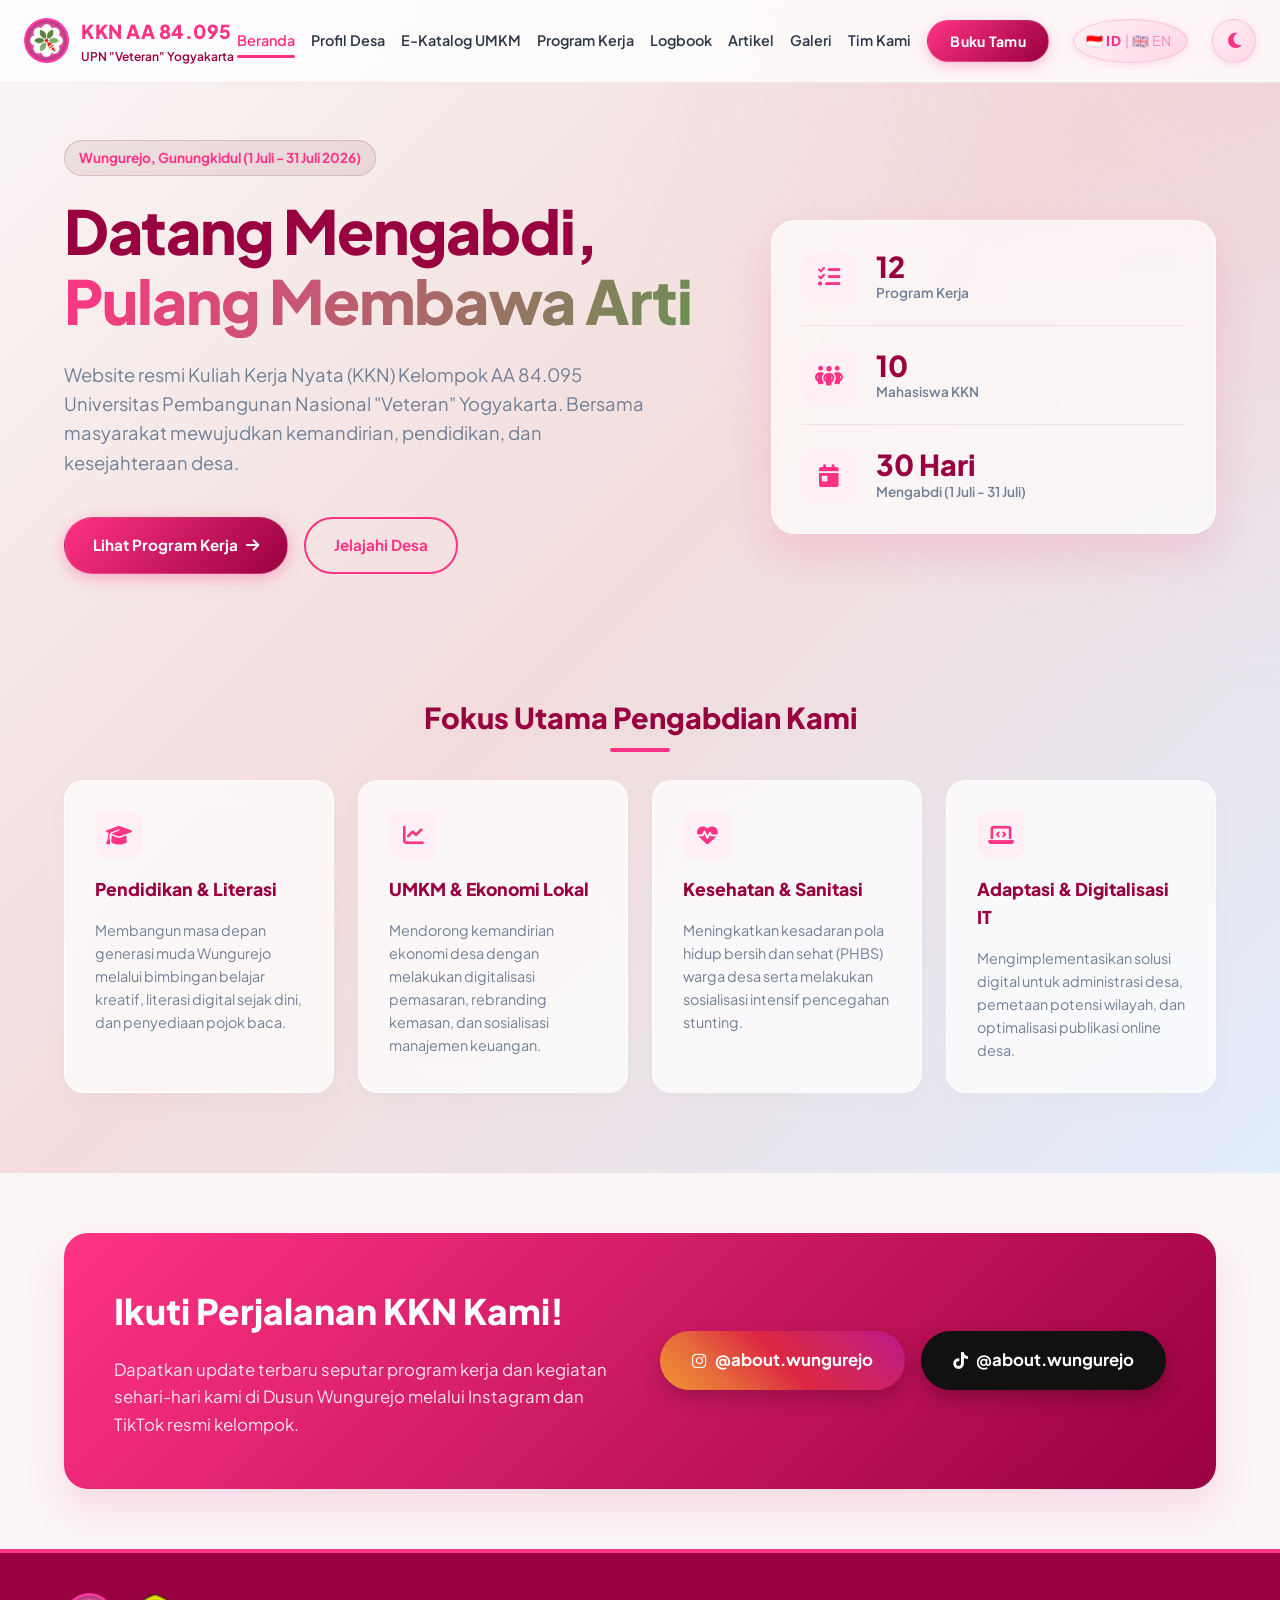
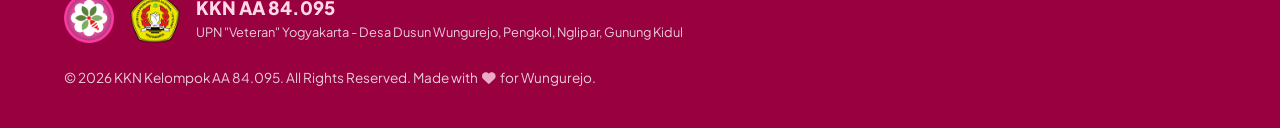
==== commit 0543ada4: "feat: Add PWA, Logbook PDF export, Admin Dashboard Charts, and UI/UX Premium Enhancements" ====
--- a/index.html
+++ b/index.html
@@ -9,6 +9,10 @@
     <link rel="icon" href="assets/logo/LogoKKNBaru.png" type="image/png">
     <meta name="description"
         content="Official website of KKN AA 84.095 UPN 'Veteran' Yogyakarta in Desa Dusun Wungurejo, Pengkol, Nglipar, Gunung Kidul. Explore our community development programs, daily logbook, and leave a message in our guestbook.">
+    <!-- PWA Manifest and Theme Color -->
+    <link rel="manifest" href="manifest.json">
+    <meta name="theme-color" content="#FF3385">
+    <link rel="apple-touch-icon" href="assets/logo/LogoKKNBaru.png">
     <!-- Google Fonts: Plus Jakarta Sans -->
     <link rel="preconnect" href="https://fonts.googleapis.com">
     <link rel="preconnect" href="https://fonts.gstatic.com" crossorigin>
@@ -19,8 +23,10 @@
     <!-- Leaflet CSS for WebGIS -->
     <link rel="stylesheet" href="https://unpkg.com/leaflet@1.9.4/dist/leaflet.css"
         integrity="sha256-p4NxAoJBhIIN+hmNHrzRCf9tD/miZyoHS5obTRR9BMY=" crossorigin="" />
+    <!-- AOS Animation CSS -->
+    <link href="https://unpkg.com/aos@2.3.1/dist/aos.css" rel="stylesheet">
     <!-- Stylesheet -->
-    <link rel="stylesheet" href="style.css?v=4">
+    <link rel="stylesheet" href="style.css?v=7">
     <!-- Chart.js for Demographics -->
     <script src="https://cdn.jsdelivr.net/npm/chart.js"></script>
 </head>
@@ -72,9 +78,10 @@
 
     <!-- Hero Section -->
     <section id="beranda" class="hero-section page-section">
-        <div class="hero-overlay"></div>
-        <div class="hero-container">
-            <div class="hero-content">
+        <div id="particles-js" style="position: absolute; width: 100%; height: 100%; top: 0; left: 0; z-index: 1;"></div>
+        <div class="hero-overlay" style="z-index: 2;"></div>
+        <div class="hero-container" style="z-index: 3;">
+            <div class="hero-content" data-aos="fade-up">
                 <span class="hero-tag" data-lang-key="hero_tag">Wungurejo, Gunungkidul (1 Juli - 31 Juli 2026)</span>
                 <h1 class="hero-title"><span data-lang-key="hero_title">Datang Mengabdi,</span><br><span
                         class="highlight-text" data-lang-key="hero_highlight">Pulang Membawa Arti</span>
@@ -91,21 +98,21 @@
             </div>
 
             <div class="hero-stats-card">
-                <div class="stat-item">
+                <div class="stat-item" data-aos="zoom-in" data-aos-delay="100">
                     <div class="stat-icon"><i class="fa-solid fa-list-check"></i></div>
                     <div class="stat-info">
                         <span class="stat-number">12</span>
                         <span class="stat-label" data-lang-key="stat_proker_label">Program Kerja</span>
                     </div>
                 </div>
-                <div class="stat-item">
+                <div class="stat-item" data-aos="zoom-in" data-aos-delay="200">
                     <div class="stat-icon"><i class="fa-solid fa-people-group"></i></div>
                     <div class="stat-info">
                         <span class="stat-number">10</span>
                         <span class="stat-label" data-lang-key="stat_mhs_label">Mahasiswa KKN</span>
                     </div>
                 </div>
-                <div class="stat-item">
+                <div class="stat-item" data-aos="zoom-in" data-aos-delay="300">
                     <div class="stat-icon"><i class="fa-solid fa-calendar-day"></i></div>
                     <div class="stat-info">
                         <span class="stat-number">30 Hari</span>
@@ -117,10 +124,10 @@
 
         <!-- Core Pillars Section (Fokus Kegiatan) -->
         <div class="beranda-info-container">
-            <h2 class="beranda-info-title" data-lang-key="pillars_title">Fokus Utama Pengabdian Kami</h2>
+            <h2 class="beranda-info-title" data-lang-key="pillars_title" data-aos="fade-up">Fokus Utama Pengabdian Kami</h2>
             <div class="pillars-grid">
                 <!-- Pilar 1 -->
-                <div class="pillar-card">
+                <div class="pillar-card" data-aos="fade-up" data-aos-delay="100">
                     <div class="pillar-icon"><i class="fa-solid fa-graduation-cap"></i></div>
                     <h4 data-lang-key="p1_title">Pendidikan & Literasi</h4>
                     <p data-lang-key="p1_desc">Membangun masa depan generasi muda Wungurejo melalui bimbingan belajar
@@ -128,7 +135,7 @@
                         sejak dini, dan penyediaan pojok baca.</p>
                 </div>
                 <!-- Pilar 2 -->
-                <div class="pillar-card">
+                <div class="pillar-card" data-aos="fade-up" data-aos-delay="200">
                     <div class="pillar-icon"><i class="fa-solid fa-chart-line"></i></div>
                     <h4 data-lang-key="p2_title">UMKM & Ekonomi Lokal</h4>
                     <p data-lang-key="p2_desc">Mendorong kemandirian ekonomi desa dengan melakukan digitalisasi
@@ -136,7 +143,7 @@
                         dan sosialisasi manajemen keuangan.</p>
                 </div>
                 <!-- Pilar 3 -->
-                <div class="pillar-card">
+                <div class="pillar-card" data-aos="fade-up" data-aos-delay="300">
                     <div class="pillar-icon"><i class="fa-solid fa-heart-pulse"></i></div>
                     <h4 data-lang-key="p3_title">Kesehatan & Sanitasi</h4>
                     <p data-lang-key="p3_desc">Meningkatkan kesadaran pola hidup bersih dan sehat (PHBS) warga desa
@@ -144,7 +151,7 @@
                         intensif pencegahan stunting.</p>
                 </div>
                 <!-- Pilar 4 -->
-                <div class="pillar-card">
+                <div class="pillar-card" data-aos="fade-up" data-aos-delay="400">
                     <div class="pillar-icon"><i class="fa-solid fa-laptop-code"></i></div>
                     <h4 data-lang-key="p4_title">Adaptasi & Digitalisasi IT</h4>
                     <p data-lang-key="p4_desc">Mengimplementasikan solusi digital untuk administrasi desa, pemetaan
@@ -158,7 +165,7 @@
     <!-- Profile & Village Section -->
     <section id="profil" class="profile-section section-padding page-section">
         <div class="container">
-            <div class="section-header">
+            <div class="section-header" data-aos="fade-up">
                 <span class="section-tag" data-lang-key="profil_tag">Profil Pengabdian</span>
                 <h2 class="section-title" data-lang-key="profil_title">Kenal Lebih Dekat dengan Wungurejo</h2>
                 <p class="section-subtitle" data-lang-key="profil_subtitle">Kalurahan Pengkol, Kapanewon Nglipar,
@@ -166,7 +173,7 @@
             </div>
 
             <div class="profile-grid">
-                <div class="profile-text-content">
+                <div class="profile-text-content" data-aos="fade-right">
                     <h3 data-lang-key="profil_potensi_h">Potensi & Karakteristik Dusun</h3>
                     <p data-lang-key="profil_potensi_p">Dusun Wungurejo memiliki kekayaan filosofis dari kata "Wungu"
                         (bunga yang tumbuh subur di tepi sungai) dan "Rejo" (makmur). Sebagai bagian dari rintisan Desa
@@ -197,7 +204,7 @@
                     </div>
                 </div>
 
-                <div class="profile-visual">
+                <div class="profile-visual" data-aos="fade-left">
                     <div class="visual-card">
                         <img src="assets/images/Gunung kidul.jpg" alt="Pemandangan Gunung Kidul" class="visual-img">
                         <div class="visual-badge">
@@ -213,7 +220,7 @@
 
         <!-- Data Demografi Section -->
         <div class="demographics-container" style="margin-top: 60px;">
-            <h3
+            <h3 data-aos="fade-up"
                 style="text-align: center; margin-bottom: 30px; font-size: 1.5rem; color: var(--color-dark); font-weight: 800;">
                 <i class="fa-solid fa-chart-pie" style="color: var(--color-primary); margin-right: 10px;"></i> <span
                     data-lang-key="demo_title">Data Demografi Dusun Wungurejo</span>
@@ -221,7 +228,7 @@
             <div
                 style="display: grid; grid-template-columns: repeat(auto-fit, minmax(220px, 1fr)); gap: 24px; text-align: center;">
                 <!-- Stat 1: Total Jiwa -->
-                <div style="background-color: var(--color-white); padding: 30px 20px; border-radius: 20px; box-shadow: 0 10px 30px rgba(0,0,0,0.03); border: 1.5px solid rgba(108, 8, 32, 0.05); transition: transform 0.3s; cursor: default;"
+                <div data-aos="zoom-in" data-aos-delay="100" style="background-color: var(--color-white); padding: 30px 20px; border-radius: 20px; box-shadow: 0 10px 30px rgba(0,0,0,0.03); border: 1.5px solid rgba(108, 8, 32, 0.05); transition: transform 0.3s; cursor: default;"
                     onmouseover="this.style.transform='translateY(-5px)'" onmouseout="this.style.transform='none'">
                     <i class="fa-solid fa-users"
                         style="font-size: 2.5rem; color: var(--color-primary); margin-bottom: 16px; display: block;"></i>
@@ -231,7 +238,7 @@
                         data-lang-key="demo_penduduk">Total Penduduk</p>
                 </div>
                 <!-- Stat 2: KK -->
-                <div style="background-color: var(--color-white); padding: 30px 20px; border-radius: 20px; box-shadow: 0 10px 30px rgba(0,0,0,0.03); border: 1.5px solid rgba(108, 8, 32, 0.05); transition: transform 0.3s; cursor: default;"
+                <div data-aos="zoom-in" data-aos-delay="200" style="background-color: var(--color-white); padding: 30px 20px; border-radius: 20px; box-shadow: 0 10px 30px rgba(0,0,0,0.03); border: 1.5px solid rgba(108, 8, 32, 0.05); transition: transform 0.3s; cursor: default;"
                     onmouseover="this.style.transform='translateY(-5px)'" onmouseout="this.style.transform='none'">
                     <i class="fa-solid fa-house-chimney-user"
                         style="font-size: 2.5rem; color: var(--color-secondary); margin-bottom: 16px; display: block;"></i>
@@ -241,7 +248,7 @@
                         data-lang-key="demo_kk">Kepala Keluarga</p>
                 </div>
                 <!-- Stat 3: RT -->
-                <div style="background-color: var(--color-white); padding: 30px 20px; border-radius: 20px; box-shadow: 0 10px 30px rgba(0,0,0,0.03); border: 1.5px solid rgba(108, 8, 32, 0.05); transition: transform 0.3s; cursor: default;"
+                <div data-aos="zoom-in" data-aos-delay="300" style="background-color: var(--color-white); padding: 30px 20px; border-radius: 20px; box-shadow: 0 10px 30px rgba(0,0,0,0.03); border: 1.5px solid rgba(108, 8, 32, 0.05); transition: transform 0.3s; cursor: default;"
                     onmouseover="this.style.transform='translateY(-5px)'" onmouseout="this.style.transform='none'">
                     <i class="fa-solid fa-map"
                         style="font-size: 2.5rem; color: #FFA500; margin-bottom: 16px; display: block;"></i>
@@ -251,7 +258,7 @@
                         data-lang-key="demo_rt">Rukun Tetangga (RT)</p>
                 </div>
                 <!-- Stat 4: Gender -->
-                <div style="background-color: var(--color-white); padding: 20px; border-radius: 20px; box-shadow: 0 10px 30px rgba(0,0,0,0.03); border: 1.5px solid rgba(108, 8, 32, 0.05); transition: transform 0.3s; cursor: default;"
+                <div data-aos="zoom-in" data-aos-delay="400" style="background-color: var(--color-white); padding: 20px; border-radius: 20px; box-shadow: 0 10px 30px rgba(0,0,0,0.03); border: 1.5px solid rgba(108, 8, 32, 0.05); transition: transform 0.3s; cursor: default;"
                     onmouseover="this.style.transform='translateY(-5px)'" onmouseout="this.style.transform='none'">
                     <div style="position: relative; width: 140px; height: 140px; margin: 0 auto 10px auto;">
                         <canvas id="genderChart"></canvas>
@@ -273,7 +280,7 @@
             </div>
         </div>
 
-        <div class="profile-map-container"
+        <div class="profile-map-container" data-aos="fade-up"
             style="margin-top: 60px; background-color: var(--color-white); padding: 30px; border-radius: 24px; box-shadow: 0 20px 40px var(--color-shadow); border: 1.5px solid rgba(108, 8, 32, 0.08);">
             <h3
                 style="text-align: center; margin-bottom: 24px; font-size: 1.5rem; color: var(--color-dark); font-weight: 800;">
@@ -290,7 +297,7 @@
     <!-- E-Katalog UMKM Section -->
     <section id="umkm" class="umkm-section section-padding page-section">
         <div class="container">
-            <div class="section-header">
+            <div class="section-header" data-aos="fade-up">
                 <span class="section-tag" data-lang-key="umkm_tag">Pemberdayaan Ekonomi</span>
                 <h2 class="section-title" data-lang-key="umkm_title">E-Katalog Potensi UMKM Wungurejo</h2>
                 <p class="section-subtitle" data-lang-key="umkm_subtitle">Dukung kemandirian ekonomi lokal dengan
@@ -299,7 +306,7 @@
 
             <div class="umkm-grid">
                 <!-- UMKM Item 1 -->
-                <div class="umkm-card">
+                <div class="umkm-card" data-aos="fade-up" data-aos-delay="100">
                     <div class="umkm-img-wrap">
                         <img src="assets/images/umkm_popor.png" alt="Kerajinan Popor Senapan Kayu">
                         <div class="umkm-badge" data-lang-key="umkm_badge_craft">Kerajinan Khas</div>
@@ -318,7 +325,7 @@
                 </div>
 
                 <!-- UMKM Item 2 -->
-                <div class="umkm-card">
+                <div class="umkm-card" data-aos="fade-up" data-aos-delay="200">
                     <div class="umkm-img-wrap">
                         <img src="assets/images/umkm_madu.png" alt="Madu Klanceng Asli">
                         <div class="umkm-badge" data-lang-key="umkm_badge_farm">Hasil Peternakan</div>
@@ -337,7 +344,7 @@
                 </div>
 
                 <!-- UMKM Item 3 -->
-                <div class="umkm-card">
+                <div class="umkm-card" data-aos="fade-up" data-aos-delay="300">
                     <div class="umkm-img-wrap">
                         <img src="assets/images/umkm_ikan.png" alt="Peternakan Ikan Segar">
                         <div class="umkm-badge" data-lang-key="umkm_badge_farm">Hasil Peternakan</div>
@@ -361,7 +368,7 @@
     <!-- Program Kerja (Proker) Section -->
     <section id="proker" class="proker-section section-padding page-section">
         <div class="container">
-            <div class="section-header">
+            <div class="section-header" data-aos="fade-up">
                 <span class="section-tag" data-lang-key="proker_tag">Rencana Aksi</span>
                 <h2 class="section-title" data-lang-key="proker_title">Program Kerja Pengabdian</h2>
                 <p class="section-subtitle" data-lang-key="proker_subtitle">Inisiatif program kerja KKN Kelompok AA
@@ -369,7 +376,7 @@
             </div>
 
             <!-- Proker Filters -->
-            <div class="proker-filters">
+            <div class="proker-filters" data-aos="fade-up" data-aos-delay="100">
                 <button class="filter-btn active" data-filter="all" data-lang-key="filter_all">Semua</button>
                 <button class="filter-btn" data-filter="Proker Bersama" data-lang-key="filter_bersama">Proker
                     Bersama</button>
@@ -390,7 +397,7 @@
     <!-- Logbook Timeline Section -->
     <section id="logbook" class="logbook-section section-padding page-section">
         <div class="container">
-            <div class="section-header">
+            <div class="section-header" data-aos="fade-up">
                 <span class="section-tag" data-lang-key="logbook_tag">Log Harian</span>
                 <h2 class="section-title" data-lang-key="logbook_title">Timeline & Kegiatan Terbaru</h2>
                 <p class="section-subtitle" data-lang-key="logbook_subtitle">Catatan dokumentasi harian kegiatan
@@ -398,7 +405,7 @@
             </div>
 
             <!-- Logbook Filters -->
-            <div class="logbook-filters">
+            <div class="logbook-filters" data-aos="fade-up" data-aos-delay="100">
                 <button class="logbook-filter-btn active" data-filter="all" data-lang-key="filter_all_phase">Semua
                     Fase</button>
                 <button class="logbook-filter-btn" data-filter="Pra-KKN" data-lang-key="filter_prakkn">Pra-KKN</button>
@@ -418,7 +425,7 @@
     <!-- Blog/Artikel Section -->
     <section id="blog" class="blog-section section-padding page-section">
         <div class="container">
-            <div class="section-header">
+            <div class="section-header" data-aos="fade-up">
                 <span class="section-tag" data-lang-key="blog_tag">Kabar & Artikel</span>
                 <h2 class="section-title" data-lang-key="blog_title">Cerita dari Wungurejo</h2>
                 <p class="section-subtitle" data-lang-key="blog_subtitle">Kumpulan tulisan inspiratif, sejarah dusun, dan artikel ringan dari kegiatan pengabdian kami.</p>
@@ -435,7 +442,7 @@
     <!-- Gallery (Masonry) Section -->
     <section id="galeri" class="gallery-section section-padding page-section">
         <div class="container container-wide">
-            <div class="section-header">
+            <div class="section-header" data-aos="fade-up">
                 <span class="section-tag" data-lang-key="gallery_tag">Pesona Wungurejo</span>
                 <h2 class="section-title" data-lang-key="gallery_title">Galeri Pengabdian</h2>
                 <p class="section-subtitle" data-lang-key="gallery_subtitle">Potret keindahan alam dan momen berharga
@@ -455,14 +462,14 @@
     <!-- Meet the Team Section -->
     <section id="tim" class="team-section section-padding page-section">
         <div class="container container-wide">
-            <div class="section-header">
+            <div class="section-header" data-aos="fade-up">
                 <span class="section-tag" data-lang-key="tim_tag">Anggota Kelompok</span>
                 <h2 class="section-title" data-lang-key="tim_title">Di Balik Layar KKN AA 84.095</h2>
                 <p class="section-subtitle" data-lang-key="tim_subtitle">Arahkan kursor dan klik pada foto anggota
                     kelompok untuk melihat profil lengkap mereka.</p>
             </div>
 
-            <div class="team-interactive-container">
+            <div class="team-interactive-container" data-aos="zoom-in" data-aos-delay="100">
                 <!-- Group Photo Side -->
                 <div class="team-photo-wrapper">
 
@@ -555,7 +562,7 @@
     <!-- Guestbook Section -->
     <section id="guestbook" class="guestbook-section section-padding page-section">
         <div class="container">
-            <div class="section-header">
+            <div class="section-header" data-aos="fade-up">
                 <span class="section-tag" data-lang-key="gb_tag">Pesan & Saran</span>
                 <h2 class="section-title" data-lang-key="gb_title">Buku Tamu Interaktif</h2>
                 <p class="section-subtitle" data-lang-key="gb_subtitle">Silakan tinggalkan pesan, masukan, atau kesan
@@ -565,7 +572,7 @@
 
             <div class="guestbook-grid">
                 <!-- Form Side -->
-                <div class="guestbook-form-card">
+                <div class="guestbook-form-card" data-aos="fade-right" data-aos-delay="100">
                     <h3 data-lang-key="gb_form_title">Kirim Pesan Baru</h3>
                     <form id="comment-form">
                         <div class="form-group">
@@ -607,7 +614,7 @@
                 </div>
 
                 <!-- Messages Display Side -->
-                <div class="guestbook-messages-card">
+                <div class="guestbook-messages-card" data-aos="fade-left" data-aos-delay="200">
                     <h3><span data-lang-key="gb_latest">Pesan Terbaru</span> (<span id="messages-count">0</span>)</h3>
                     <div id="messages-list" class="messages-list">
                         <!-- Dynamic Comments will appear here -->
@@ -620,7 +627,7 @@
     <!-- Call to Action (Social Media) Section -->
     <section class="cta-section section-padding">
         <div class="container">
-            <div class="cta-container">
+            <div class="cta-container" data-aos="zoom-in">
                 <div class="cta-content">
                     <h2 data-lang-key="cta_title">Ikuti Perjalanan KKN Kami!</h2>
                     <p data-lang-key="cta_desc">Dapatkan update terbaru seputar program kerja dan kegiatan sehari-hari
@@ -745,10 +752,35 @@
 
     <!-- Marked.js for Markdown parsing (Logbook) -->
     <script src="https://cdn.jsdelivr.net/npm/marked/marked.min.js"></script>
+    <!-- AOS Animation JS -->
+    <script src="https://unpkg.com/aos@2.3.1/dist/aos.js"></script>
+    <script>
+        AOS.init({
+            duration: 800,
+            once: true,
+            offset: 100,
+        });
+    </script>
+    <!-- Particles.js -->
+    <script src="https://cdn.jsdelivr.net/npm/particles.js@2.0.0/particles.min.js"></script>
     <!-- Multi-Language Dictionary -->
     <script src="lang.js?v=2"></script>
     <!-- App Script -->
-    <script src="app.js?v=9"></script>
+    <script src="app.js?v=13"></script>
+    <!-- PWA Service Worker Registration -->
+    <script>
+        if ('serviceWorker' in navigator) {
+            window.addEventListener('load', () => {
+                navigator.serviceWorker.register('/sw.js')
+                    .then(registration => {
+                        console.log('ServiceWorker PWA berhasil diregistrasi dengan scope: ', registration.scope);
+                    })
+                    .catch(err => {
+                        console.error('Pendaftaran ServiceWorker gagal: ', err);
+                    });
+            });
+        }
+    </script>
 </body>
 
 </html>
--- a/style.css
+++ b/style.css
@@ -208,11 +208,36 @@
 }
 
 .nav-btn {
-    background-color: var(--color-primary);
-    color: var(--color-white) !important;
-    padding: 10px 24px;
+    background: linear-gradient(135deg, var(--color-primary) 0%, var(--color-dark) 100%);
+    color: #fff !important;
+    padding: 9px 22px;
     border-radius: 30px;
     white-space: nowrap;
+    font-weight: 700;
+    font-size: 0.88rem;
+    letter-spacing: 0.3px;
+    box-shadow: 0 4px 14px rgba(255, 51, 133, 0.3);
+    border: 1.5px solid rgba(255, 255, 255, 0.15);
+    position: relative;
+    overflow: hidden;
+    transition: all 0.3s cubic-bezier(0.4, 0, 0.2, 1);
+}
+
+/* Shimmer overlay on hover */
+.nav-btn::before {
+    content: '';
+    position: absolute;
+    top: 0; left: -75%;
+    width: 50%;
+    height: 100%;
+    background: linear-gradient(120deg, transparent, rgba(255,255,255,0.25), transparent);
+    transform: skewX(-20deg);
+    transition: left 0.5s ease;
+    pointer-events: none;
+}
+
+.nav-btn:hover::before {
+    left: 130%;
 }
 
 .nav-btn::after {
@@ -220,9 +245,10 @@
 }
 
 .nav-btn:hover {
-    background-color: var(--color-primary-light);
+    background: linear-gradient(135deg, #FF6B9D 0%, var(--color-primary) 100%);
     transform: translateY(-2px);
-    box-shadow: 0 4px 12px rgba(108, 8, 32, 0.2);
+    box-shadow: 0 8px 20px rgba(255, 51, 133, 0.4);
+    color: #fff !important;
 }
 
 /* Button UI Components */
@@ -240,26 +266,72 @@
 }
 
 .btn-primary {
-    background-color: var(--color-primary);
-    color: var(--color-white);
+    background: linear-gradient(135deg, var(--color-primary) 0%, var(--color-dark) 100%);
+    color: #fff;
+    box-shadow: 0 4px 16px rgba(255, 51, 133, 0.35);
+    border: 1.5px solid rgba(255, 255, 255, 0.12);
+    position: relative;
+    overflow: hidden;
+}
+
+/* Primary button shimmer on hover */
+.btn-primary::before {
+    content: '';
+    position: absolute;
+    top: 0; left: -80%;
+    width: 55%;
+    height: 100%;
+    background: linear-gradient(120deg, transparent, rgba(255,255,255,0.2), transparent);
+    transform: skewX(-20deg);
+    transition: left 0.5s ease;
+    pointer-events: none;
+}
+
+.btn-primary:hover::before {
+    left: 140%;
 }
 
 .btn-primary:hover {
-    background-color: var(--color-primary-light);
+    background: linear-gradient(135deg, #FF6B9D 0%, var(--color-primary) 100%);
     transform: translateY(-3px);
-    box-shadow: 0 8px 24px rgba(108, 8, 32, 0.25);
+    box-shadow: 0 10px 28px rgba(255, 51, 133, 0.45);
+    color: #fff;
 }
 
 .btn-secondary {
-    background-color: var(--color-bg-light);
+    background-color: transparent;
     color: var(--color-primary);
-    border: 1.5px solid rgba(108, 8, 32, 0.2);
+    border: 2px solid var(--color-primary);
+    position: relative;
+    overflow: hidden;
+    transition: all 0.3s cubic-bezier(0.4, 0, 0.2, 1);
+}
+
+.btn-secondary::before {
+    content: '';
+    position: absolute;
+    inset: 0;
+    background: linear-gradient(135deg, var(--color-primary), var(--color-dark));
+    opacity: 0;
+    transition: opacity 0.3s ease;
+    z-index: 0;
+    pointer-events: none;
+}
+
+.btn-secondary span, .btn-secondary i {
+    position: relative;
+    z-index: 1;
+}
+
+.btn-secondary:hover::before {
+    opacity: 1;
 }
 
 .btn-secondary:hover {
-    background-color: var(--color-accent);
-    color: var(--color-primary);
+    color: #fff;
+    border-color: transparent;
     transform: translateY(-3px);
+    box-shadow: 0 8px 24px rgba(255, 51, 133, 0.3);
 }
 
 .btn-block {
@@ -1578,11 +1650,12 @@
 
 .guestbook-form-card,
 .guestbook-messages-card {
-    background-color: #FAF6F6;
+    background-color: var(--color-white);
     border-radius: 24px;
     padding: 40px;
-    box-shadow: 0 10px 30px rgba(0, 0, 0, 0.02);
-    border: 1px solid rgba(108, 8, 32, 0.04);
+    box-shadow: 0 10px 40px rgba(108, 8, 32, 0.06);
+    border: 1px solid rgba(108, 8, 32, 0.07);
+    transition: all 0.3s ease;
 }
 
 .guestbook-form-card h3,
@@ -2756,9 +2829,37 @@
     color: #A6ADC8 !important;
 }
 
-[data-theme="dark"] .nav-link:hover,
+[data-theme="dark"] .nav-link:hover {
+    color: #FF6B9D !important;
+}
+
 [data-theme="dark"] .nav-link.active {
     color: #FF6B9D !important;
+    text-shadow: 0 0 12px rgba(255, 107, 157, 0.4);
+}
+
+[data-theme="dark"] .nav-link.active::after {
+    background-color: #FF6B9D !important;
+    box-shadow: 0 0 8px rgba(255, 107, 157, 0.6);
+}
+
+/* Nav-btn (Buku Tamu pill button) in dark mode — glassmorphism */
+[data-theme="dark"] .nav-btn {
+    background: rgba(255, 107, 157, 0.12) !important;
+    color: #FF9DBF !important;
+    box-shadow: 0 4px 16px rgba(255, 107, 157, 0.2),
+                inset 0 0 0 1.5px rgba(255, 107, 157, 0.35) !important;
+    border: none !important;
+    backdrop-filter: blur(8px);
+    -webkit-backdrop-filter: blur(8px);
+}
+
+[data-theme="dark"] .nav-btn:hover {
+    background: rgba(255, 107, 157, 0.22) !important;
+    color: #fff !important;
+    box-shadow: 0 8px 24px rgba(255, 107, 157, 0.4),
+                inset 0 0 0 1.5px rgba(255, 107, 157, 0.6) !important;
+    transform: translateY(-2px);
 }
 
 [data-theme="dark"] .logo-title {
@@ -3039,19 +3140,36 @@
 }
 
 /* === 16. GUESTBOOK SECTION === */
-[data-theme="dark"] .guestbook-section,
-[data-theme="dark"] .messages-wrapper {
+[data-theme="dark"] .guestbook-section {
     background-color: #11111B !important;
 }
 
+[data-theme="dark"] .guestbook-form-card,
+[data-theme="dark"] .guestbook-messages-card {
+    background-color: #1E1E2E !important;
+    border: 1px solid rgba(255, 107, 157, 0.1) !important;
+    box-shadow: 0 8px 32px rgba(0, 0, 0, 0.45) !important;
+}
+
+[data-theme="dark"] .guestbook-form-card h3,
+[data-theme="dark"] .guestbook-messages-card h3 {
+    color: #CDD6F4 !important;
+    border-bottom-color: rgba(255, 107, 157, 0.15) !important;
+}
+
+[data-theme="dark"] .form-group label {
+    color: #CDD6F4 !important;
+}
+
 [data-theme="dark"] .comment-card {
-    background-color: #1E1E2E !important;
-    border: 1px solid rgba(205, 214, 244, 0.06) !important;
+    background-color: #181825 !important;
+    border: 1px solid rgba(205, 214, 244, 0.07) !important;
     box-shadow: 0 4px 16px rgba(0, 0, 0, 0.35) !important;
 }
 
 [data-theme="dark"] .comment-card:hover {
-    border-color: rgba(255, 107, 157, 0.2) !important;
+    border-color: rgba(255, 107, 157, 0.25) !important;
+    box-shadow: 0 6px 24px rgba(255, 107, 157, 0.1) !important;
 }
 
 [data-theme="dark"] .comment-author {
@@ -3069,6 +3187,14 @@
 
 [data-theme="dark"] .comment-date {
     color: #6C7086 !important;
+}
+
+[data-theme="dark"] .messages-list::-webkit-scrollbar {
+    background-color: #11111B;
+}
+
+[data-theme="dark"] .messages-list::-webkit-scrollbar-thumb {
+    background-color: rgba(255, 107, 157, 0.25);
 }
 
 /* === 17. FORM INPUTS === */
@@ -3119,50 +3245,140 @@
     color: #6C7086 !important;
 }
 
-/* === 18. MODAL === */
-[data-theme="dark"] .modal-overlay {
-    background-color: rgba(0, 0, 0, 0.85) !important;
-}
-
-[data-theme="dark"] .modal-content,
-[data-theme="dark"] .details-modal-content {
-    background-color: #1E1E2E !important;
-    border: 1px solid rgba(255, 107, 157, 0.12) !important;
-    box-shadow: 0 25px 60px rgba(0, 0, 0, 0.7) !important;
-}
-
-[data-theme="dark"] .modal-header {
-    background-color: #181825 !important;
-    border-bottom: 1px solid rgba(205, 214, 244, 0.06) !important;
-}
-
+/* === 18. DETAILS MODAL — DARK MODE === */
+
+/* Backdrop */
+[data-theme="dark"] .custom-modal-backdrop {
+    background-color: rgba(0, 0, 0, 0.75) !important;
+    backdrop-filter: blur(10px);
+    -webkit-backdrop-filter: blur(10px);
+}
+
+/* Modal container */
+[data-theme="dark"] .custom-modal-content {
+    background: rgba(24, 24, 37, 0.96) !important;
+    backdrop-filter: blur(24px);
+    -webkit-backdrop-filter: blur(24px);
+    border: 1px solid rgba(255, 107, 157, 0.15) !important;
+    box-shadow:
+        0 0 0 1px rgba(255, 255, 255, 0.04),
+        0 32px 80px rgba(0, 0, 0, 0.6) !important;
+}
+
+/* Header */
+[data-theme="dark"] .custom-modal-header {
+    border-bottom: 1px solid rgba(205, 214, 244, 0.07) !important;
+    background: linear-gradient(180deg, rgba(255,107,157,0.05) 0%, transparent 100%) !important;
+}
+
+/* Title */
 [data-theme="dark"] .modal-title,
 [data-theme="dark"] #modal-title {
     color: #CDD6F4 !important;
-}
-
+    text-shadow: 0 1px 3px rgba(0,0,0,0.3);
+}
+
+/* Date & badge */
+[data-theme="dark"] .modal-date {
+    color: #A6ADC8 !important;
+}
+
+/* Close button */
+[data-theme="dark"] .custom-modal-close {
+    background: rgba(205, 214, 244, 0.06) !important;
+    border: 1px solid rgba(205, 214, 244, 0.1) !important;
+    color: #A6ADC8 !important;
+}
+[data-theme="dark"] .custom-modal-close:hover {
+    background: var(--color-primary) !important;
+    border-color: var(--color-primary) !important;
+    color: #fff !important;
+    transform: rotate(90deg);
+}
+
+/* Modal body scroll area */
+[data-theme="dark"] .custom-modal-body {
+    scrollbar-color: #FF6B9D #1E1E2E;
+}
+[data-theme="dark"] .custom-modal-body::-webkit-scrollbar-thumb {
+    background: #FF6B9D;
+}
+[data-theme="dark"] .custom-modal-body::-webkit-scrollbar-track {
+    background: #1E1E2E;
+}
+
+/* Markdown content text */
 [data-theme="dark"] #modal-markdown-content,
 [data-theme="dark"] #modal-markdown-content p,
 [data-theme="dark"] #modal-markdown-content span,
 [data-theme="dark"] #modal-markdown-content li,
+[data-theme="dark"] #modal-markdown-content ol,
+[data-theme="dark"] #modal-markdown-content ul {
+    color: #BAC2DE !important;
+}
 [data-theme="dark"] #modal-markdown-content h1,
 [data-theme="dark"] #modal-markdown-content h2,
-[data-theme="dark"] #modal-markdown-content h3 {
+[data-theme="dark"] #modal-markdown-content h3,
+[data-theme="dark"] #modal-markdown-content h4 {
+    color: #CDD6F4 !important;
+}
+[data-theme="dark"] #modal-markdown-content strong,
+[data-theme="dark"] #modal-markdown-content b {
+    color: #FF6B9D !important;
+}
+[data-theme="dark"] #modal-markdown-content a {
+    color: #FF6B9D !important;
+}
+[data-theme="dark"] #modal-markdown-content blockquote {
+    border-left: 3px solid #FF6B9D !important;
+    background: rgba(255, 107, 157, 0.07) !important;
     color: #A6ADC8 !important;
-}
-
-[data-theme="dark"] .modal-close,
+    border-radius: 0 8px 8px 0;
+    padding: 12px 16px;
+}
+[data-theme="dark"] #modal-markdown-content code {
+    background: rgba(255, 107, 157, 0.1) !important;
+    color: #FF6B9D !important;
+    border-radius: 4px;
+    padding: 2px 6px;
+}
+
+/* Carousel area */
+[data-theme="dark"] .carousel-container {
+    background: #13131f !important;
+    border-radius: 16px;
+    border: 1px solid rgba(205, 214, 244, 0.06) !important;
+}
+[data-theme="dark"] .carousel-nav {
+    background: rgba(255, 107, 157, 0.15) !important;
+    border: 1px solid rgba(255, 107, 157, 0.25) !important;
+    color: #FF6B9D !important;
+}
+[data-theme="dark"] .carousel-nav:hover {
+    background: #FF6B9D !important;
+    color: #fff !important;
+}
+[data-theme="dark"] .carousel-dot {
+    background: rgba(205, 214, 244, 0.2) !important;
+}
+[data-theme="dark"] .carousel-dot.active {
+    background: #FF6B9D !important;
+}
+
+/* Lightbox */
+[data-theme="dark"] .lightbox-overlay {
+    background-color: rgba(0, 0, 0, 0.92) !important;
+}
 [data-theme="dark"] .lightbox-close {
     color: #A6ADC8 !important;
-    background-color: rgba(205, 214, 244, 0.05) !important;
-    border: 1px solid rgba(205, 214, 244, 0.08) !important;
-}
-
-[data-theme="dark"] .modal-close:hover,
+    background-color: rgba(205, 214, 244, 0.08) !important;
+    border: 1px solid rgba(205, 214, 244, 0.1) !important;
+}
 [data-theme="dark"] .lightbox-close:hover {
     background-color: #FF6B9D !important;
-    color: #FFFFFF !important;
-}
+    color: #fff !important;
+}
+
 
 /* === 19. MAP EMBED SECTION === */
 [data-theme="dark"] .map-section,
@@ -3404,15 +3620,33 @@
     color: #A6ADC8 !important;
 }
 
-/* Buttons */
+/* Buttons — Dark Mode */
+[data-theme="dark"] .btn-primary {
+    background: linear-gradient(135deg, #FF6B9D 0%, #cc2266 100%) !important;
+    color: #fff !important;
+    box-shadow: 0 4px 18px rgba(255, 107, 157, 0.4) !important;
+    border-color: rgba(255, 255, 255, 0.08) !important;
+}
+
+[data-theme="dark"] .btn-primary:hover {
+    background: linear-gradient(135deg, #FF9DBF 0%, #FF6B9D 100%) !important;
+    box-shadow: 0 10px 30px rgba(255, 107, 157, 0.55) !important;
+}
+
 [data-theme="dark"] .btn-secondary {
-    background-color: #1E1E2E !important;
-    border: 1.5px solid rgba(255, 107, 157, 0.3) !important;
-    color: #FF6B9D !important;
+    background-color: transparent !important;
+    border: 2px solid rgba(255, 107, 157, 0.5) !important;
+    color: #FF9DBF !important;
+}
+
+[data-theme="dark"] .btn-secondary::before {
+    background: linear-gradient(135deg, rgba(255, 107, 157, 0.2), rgba(204, 34, 102, 0.3)) !important;
 }
 
 [data-theme="dark"] .btn-secondary:hover {
-    background-color: rgba(255, 107, 157, 0.12) !important;
+    color: #fff !important;
+    border-color: transparent !important;
+    box-shadow: 0 8px 24px rgba(255, 107, 157, 0.35) !important;
 }
 
 /* Misc */
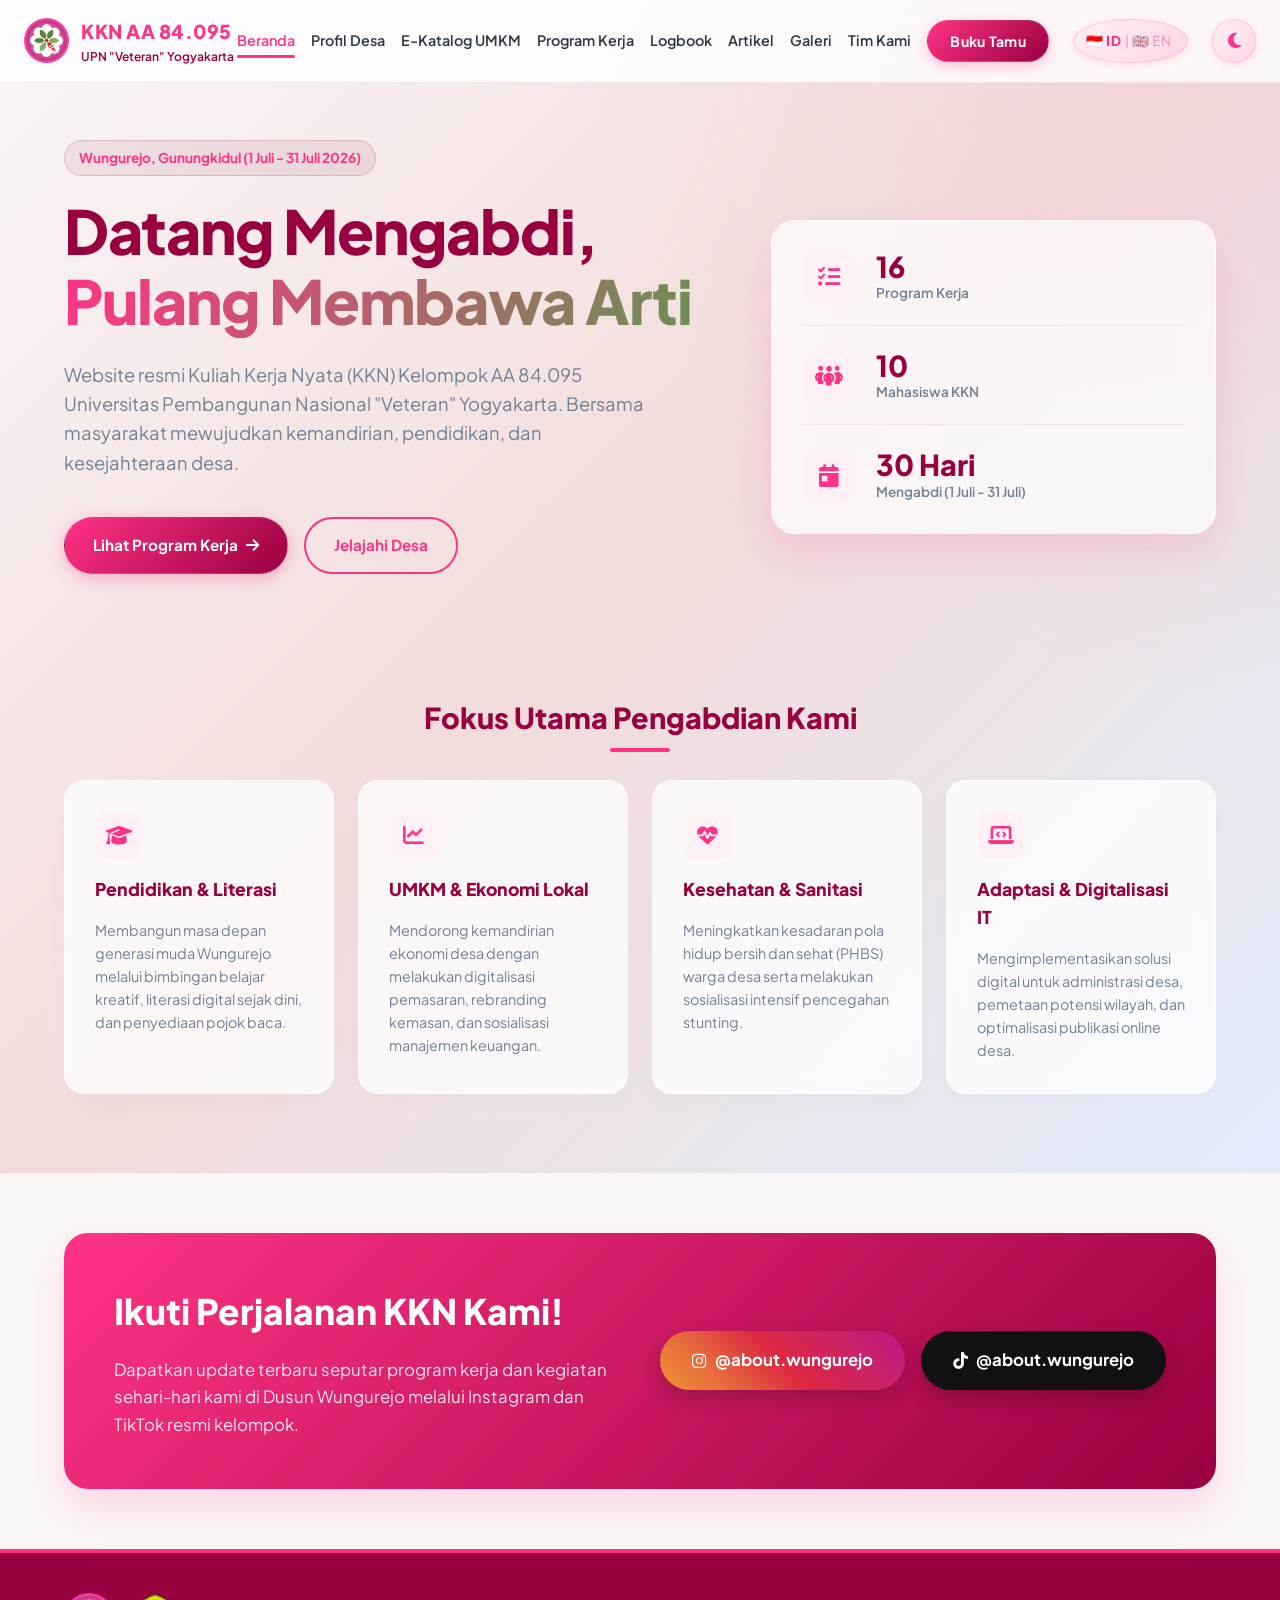
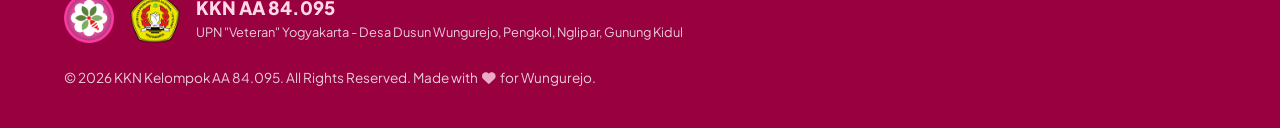
==== commit 4d0ea84c: "UI/UX Enhancements: Fixed pillar animations, redesigned profile section, improved glassmorphism and " ====
--- a/index.html
+++ b/index.html
@@ -26,7 +26,7 @@
     <!-- AOS Animation CSS -->
     <link href="https://unpkg.com/aos@2.3.1/dist/aos.css" rel="stylesheet">
     <!-- Stylesheet -->
-    <link rel="stylesheet" href="style.css?v=7">
+    <link rel="stylesheet" href="style.css?v=14">
     <!-- Chart.js for Demographics -->
     <script src="https://cdn.jsdelivr.net/npm/chart.js"></script>
 </head>
@@ -78,7 +78,7 @@
 
     <!-- Hero Section -->
     <section id="beranda" class="hero-section page-section">
-        <div id="particles-js" style="position: absolute; width: 100%; height: 100%; top: 0; left: 0; z-index: 1;"></div>
+        <div id="particles-js" style="position: absolute; width: 100%; height: 100%; top: 0; left: 0; z-index: 1; pointer-events: none;"></div>
         <div class="hero-overlay" style="z-index: 2;"></div>
         <div class="hero-container" style="z-index: 3;">
             <div class="hero-content" data-aos="fade-up">
@@ -101,7 +101,7 @@
                 <div class="stat-item" data-aos="zoom-in" data-aos-delay="100">
                     <div class="stat-icon"><i class="fa-solid fa-list-check"></i></div>
                     <div class="stat-info">
-                        <span class="stat-number">12</span>
+                        <span class="stat-number">16</span>
                         <span class="stat-label" data-lang-key="stat_proker_label">Program Kerja</span>
                     </div>
                 </div>
@@ -127,36 +127,44 @@
             <h2 class="beranda-info-title" data-lang-key="pillars_title" data-aos="fade-up">Fokus Utama Pengabdian Kami</h2>
             <div class="pillars-grid">
                 <!-- Pilar 1 -->
-                <div class="pillar-card" data-aos="fade-up" data-aos-delay="100">
-                    <div class="pillar-icon"><i class="fa-solid fa-graduation-cap"></i></div>
-                    <h4 data-lang-key="p1_title">Pendidikan & Literasi</h4>
-                    <p data-lang-key="p1_desc">Membangun masa depan generasi muda Wungurejo melalui bimbingan belajar
-                        kreatif, literasi digital
-                        sejak dini, dan penyediaan pojok baca.</p>
+                <div class="pillar-wrapper" data-aos="fade-up" data-aos-delay="100">
+                    <div class="pillar-card">
+                        <div class="pillar-icon"><i class="fa-solid fa-graduation-cap"></i></div>
+                        <h4 data-lang-key="p1_title">Pendidikan & Literasi</h4>
+                        <p data-lang-key="p1_desc">Membangun masa depan generasi muda Wungurejo melalui bimbingan belajar
+                            kreatif, literasi digital
+                            sejak dini, dan penyediaan pojok baca.</p>
+                    </div>
                 </div>
                 <!-- Pilar 2 -->
-                <div class="pillar-card" data-aos="fade-up" data-aos-delay="200">
-                    <div class="pillar-icon"><i class="fa-solid fa-chart-line"></i></div>
-                    <h4 data-lang-key="p2_title">UMKM & Ekonomi Lokal</h4>
-                    <p data-lang-key="p2_desc">Mendorong kemandirian ekonomi desa dengan melakukan digitalisasi
-                        pemasaran, rebranding kemasan,
-                        dan sosialisasi manajemen keuangan.</p>
+                <div class="pillar-wrapper" data-aos="fade-up" data-aos-delay="200">
+                    <div class="pillar-card">
+                        <div class="pillar-icon"><i class="fa-solid fa-chart-line"></i></div>
+                        <h4 data-lang-key="p2_title">UMKM & Ekonomi Lokal</h4>
+                        <p data-lang-key="p2_desc">Mendorong kemandirian ekonomi desa dengan melakukan digitalisasi
+                            pemasaran, rebranding kemasan,
+                            dan sosialisasi manajemen keuangan.</p>
+                    </div>
                 </div>
                 <!-- Pilar 3 -->
-                <div class="pillar-card" data-aos="fade-up" data-aos-delay="300">
-                    <div class="pillar-icon"><i class="fa-solid fa-heart-pulse"></i></div>
-                    <h4 data-lang-key="p3_title">Kesehatan & Sanitasi</h4>
-                    <p data-lang-key="p3_desc">Meningkatkan kesadaran pola hidup bersih dan sehat (PHBS) warga desa
-                        serta melakukan sosialisasi
-                        intensif pencegahan stunting.</p>
+                <div class="pillar-wrapper" data-aos="fade-up" data-aos-delay="300">
+                    <div class="pillar-card">
+                        <div class="pillar-icon"><i class="fa-solid fa-heart-pulse"></i></div>
+                        <h4 data-lang-key="p3_title">Kesehatan & Sanitasi</h4>
+                        <p data-lang-key="p3_desc">Meningkatkan kesadaran pola hidup bersih dan sehat (PHBS) warga desa
+                            serta melakukan sosialisasi
+                            intensif pencegahan stunting.</p>
+                    </div>
                 </div>
                 <!-- Pilar 4 -->
-                <div class="pillar-card" data-aos="fade-up" data-aos-delay="400">
-                    <div class="pillar-icon"><i class="fa-solid fa-laptop-code"></i></div>
-                    <h4 data-lang-key="p4_title">Adaptasi & Digitalisasi IT</h4>
-                    <p data-lang-key="p4_desc">Mengimplementasikan solusi digital untuk administrasi desa, pemetaan
-                        potensi wilayah, dan
-                        optimalisasi publikasi online desa.</p>
+                <div class="pillar-wrapper" data-aos="fade-up" data-aos-delay="400">
+                    <div class="pillar-card">
+                        <div class="pillar-icon"><i class="fa-solid fa-laptop-code"></i></div>
+                        <h4 data-lang-key="p4_title">Adaptasi & Digitalisasi IT</h4>
+                        <p data-lang-key="p4_desc">Mengimplementasikan solusi digital untuk administrasi desa, pemetaan
+                            potensi wilayah, dan
+                            optimalisasi publikasi online desa.</p>
+                    </div>
                 </div>
             </div>
         </div>
@@ -766,7 +774,7 @@
     <!-- Multi-Language Dictionary -->
     <script src="lang.js?v=2"></script>
     <!-- App Script -->
-    <script src="app.js?v=13"></script>
+    <script src="app.js?v=14"></script>
     <!-- PWA Service Worker Registration -->
     <script>
         if ('serviceWorker' in navigator) {
@@ -781,6 +789,44 @@
             });
         }
     </script>
+    <!-- Pillar Card Hover Animation (Inline - bypass SW cache) -->
+    <script>
+        (function() {
+            function initPillarAnimation() {
+                var cards = document.querySelectorAll('.pillar-card');
+                if (!cards.length) return;
+                cards.forEach(function(card) {
+                    card.style.transition = 'transform 0.3s cubic-bezier(0.25, 0.8, 0.25, 1), box-shadow 0.3s ease, border-color 0.3s ease';
+                    card.style.willChange = 'transform';
+                    card.addEventListener('mouseenter', function() {
+                        this.style.transform = 'translateY(-10px) scale(1.03)';
+                        this.style.boxShadow = '0 24px 48px rgba(108,8,32,0.15)';
+                        this.style.borderColor = 'rgba(255,107,157,0.4)';
+                    });
+                    card.addEventListener('mouseleave', function() {
+                        this.style.transform = 'translateY(0) scale(1)';
+                        this.style.boxShadow = '';
+                        this.style.borderColor = '';
+                    });
+                    card.addEventListener('mousedown', function() {
+                        this.style.transform = 'translateY(-3px) scale(0.98)';
+                        this.style.boxShadow = '0 8px 16px rgba(108,8,32,0.06)';
+                    });
+                    card.addEventListener('mouseup', function() {
+                        this.style.transform = 'translateY(-10px) scale(1.03)';
+                        this.style.boxShadow = '0 24px 48px rgba(108,8,32,0.15)';
+                    });
+                });
+            }
+            if (document.readyState === 'loading') {
+                document.addEventListener('DOMContentLoaded', initPillarAnimation);
+            } else {
+                initPillarAnimation();
+            }
+            // Also init after AOS finishes (delay safety net)
+            setTimeout(initPillarAnimation, 1500);
+        })();
+    </script>
 </body>
 
 </html>
--- a/style.css
+++ b/style.css
@@ -302,36 +302,23 @@
     background-color: transparent;
     color: var(--color-primary);
     border: 2px solid var(--color-primary);
-    position: relative;
-    overflow: hidden;
+    font-weight: 700;
     transition: all 0.3s cubic-bezier(0.4, 0, 0.2, 1);
 }
 
-.btn-secondary::before {
-    content: '';
-    position: absolute;
-    inset: 0;
-    background: linear-gradient(135deg, var(--color-primary), var(--color-dark));
-    opacity: 0;
-    transition: opacity 0.3s ease;
-    z-index: 0;
-    pointer-events: none;
-}
-
-.btn-secondary span, .btn-secondary i {
-    position: relative;
-    z-index: 1;
-}
-
-.btn-secondary:hover::before {
-    opacity: 1;
-}
-
 .btn-secondary:hover {
+    background-color: var(--color-primary);
     color: #fff;
-    border-color: transparent;
+    border-color: var(--color-primary);
     transform: translateY(-3px);
-    box-shadow: 0 8px 24px rgba(255, 51, 133, 0.3);
+    box-shadow: 0 8px 24px rgba(255, 51, 133, 0.35);
+}
+
+.btn-secondary:active {
+    background-color: #FF66A3;
+    color: #fff;
+    transform: translateY(-1px) scale(0.97);
+    box-shadow: 0 4px 12px rgba(255, 51, 133, 0.2);
 }
 
 .btn-block {
@@ -508,6 +495,12 @@
     gap: 24px;
 }
 
+.pillar-wrapper {
+    height: 100%;
+    display: flex;
+    flex-direction: column;
+}
+
 .pillar-card {
     background-color: rgba(255, 255, 255, 0.75);
     border: 1.5px solid rgba(255, 255, 255, 0.8);
@@ -516,16 +509,24 @@
     padding: 30px;
     border-radius: 20px;
     box-shadow: 0 10px 30px rgba(0, 0, 0, 0.02);
-    transition: var(--transition);
+    transition: all 0.3s cubic-bezier(0.25, 0.8, 0.25, 1) !important;
     display: flex;
     flex-direction: column;
     gap: 16px;
+    cursor: pointer;
+    height: 100%;
+    flex: 1;
 }
 
 .pillar-card:hover {
-    transform: translateY(-5px);
-    box-shadow: 0 15px 30px var(--color-shadow);
+    transform: translateY(-8px) scale(1.02) !important;
+    box-shadow: 0 20px 40px rgba(108, 8, 32, 0.08);
     border-color: rgba(108, 8, 32, 0.15);
+}
+
+.pillar-card:active {
+    transform: translateY(-2px) scale(0.98) !important;
+    box-shadow: 0 8px 15px rgba(108, 8, 32, 0.04);
 }
 
 .pillar-icon {
@@ -626,10 +627,13 @@
     width: 100%;
     max-width: 440px;
     height: 380px;
-    background: linear-gradient(135deg, var(--color-primary) 0%, var(--color-dark) 100%);
-    border-radius: 24px;
-    padding: 8px;
-    box-shadow: 0 30px 60px var(--color-shadow);
+    background-color: rgba(255, 255, 255, 0.4);
+    border: 1px solid rgba(255, 255, 255, 0.8);
+    backdrop-filter: blur(12px);
+    -webkit-backdrop-filter: blur(12px);
+    border-radius: 26px;
+    padding: 10px;
+    box-shadow: 0 30px 60px rgba(0, 0, 0, 0.08);
     position: relative;
     overflow: hidden;
 }
@@ -2319,31 +2323,65 @@
 }
 
 .btn-wa {
-    background: #25D366; /* WhatsApp Green */
-    color: white;
+    background: linear-gradient(135deg, #25D366 0%, #128C7E 100%);
+    color: white !important;
     width: 100%;
     justify-content: center;
     border-radius: 12px;
-    box-shadow: 0 8px 20px rgba(37, 211, 102, 0.3);
+    box-shadow: 0 8px 24px rgba(37, 211, 102, 0.35);
+    border: 1px solid rgba(255, 255, 255, 0.2);
     padding: 12px 20px;
     font-weight: 700;
     display: flex;
     align-items: center;
     gap: 8px;
     text-decoration: none;
-    transition: all 0.3s ease;
+    transition: all 0.3s cubic-bezier(0.4, 0, 0.2, 1);
+    position: relative;
+    overflow: hidden;
+}
+
+.btn-wa::before {
+    content: '';
+    position: absolute;
+    top: 0; left: -80%;
+    width: 50%;
+    height: 100%;
+    background: linear-gradient(120deg, transparent, rgba(255,255,255,0.25), transparent);
+    transform: skewX(-20deg);
+    transition: left 0.5s ease;
+    pointer-events: none;
+}
+
+.btn-wa:hover::before {
+    left: 140%;
 }
 
 .btn-wa:hover {
-    background: #1EBE5D;
     transform: translateY(-2px);
-    box-shadow: 0 12px 25px rgba(37, 211, 102, 0.4);
-    color: white;
+    box-shadow: 0 12px 28px rgba(37, 211, 102, 0.5);
 }
 
 /* Dark mode UMKM overrides */
 [data-theme="dark"] .umkm-section {
     background-color: #11111B !important;
+}
+
+[data-theme="dark"] .btn-wa {
+    background: rgba(37, 211, 102, 0.15) !important;
+    color: #25D366 !important;
+    box-shadow: 0 4px 16px rgba(37, 211, 102, 0.15),
+                inset 0 0 0 1.5px rgba(37, 211, 102, 0.35) !important;
+    border: none !important;
+    backdrop-filter: blur(8px);
+    -webkit-backdrop-filter: blur(8px);
+}
+
+[data-theme="dark"] .btn-wa:hover {
+    background: rgba(37, 211, 102, 0.25) !important;
+    color: #fff !important;
+    box-shadow: 0 8px 24px rgba(37, 211, 102, 0.3),
+                inset 0 0 0 1.5px rgba(37, 211, 102, 0.6) !important;
 }
 
 [data-theme="dark"] .umkm-card {
@@ -2968,7 +3006,6 @@
 }
 
 /* === 10. PROFILE/VILLAGE SECTION === */
-[data-theme="dark"] .profile-grid,
 [data-theme="dark"] .vm-card,
 [data-theme="dark"] .info-card,
 [data-theme="dark"] .profile-info-card,
@@ -2976,6 +3013,16 @@
     background-color: #1E1E2E !important;
     border-color: rgba(255, 107, 157, 0.1) !important;
     box-shadow: 0 8px 24px rgba(0, 0, 0, 0.4) !important;
+}
+
+[data-theme="dark"] .vm-card {
+    border-left: 5px solid var(--color-primary) !important;
+}
+
+[data-theme="dark"] .visual-card {
+    background-color: rgba(255, 255, 255, 0.05) !important;
+    border: 1px solid rgba(255, 255, 255, 0.1) !important;
+    box-shadow: 0 30px 60px rgba(0, 0, 0, 0.5) !important;
 }
 
 [data-theme="dark"] .info-item span,
@@ -3540,11 +3587,18 @@
     background: linear-gradient(135deg, #1E1E2E 0%, #181825 100%) !important;
     border: 1px solid rgba(255, 107, 157, 0.12) !important;
     box-shadow: 0 8px 24px rgba(0, 0, 0, 0.4) !important;
+    transition: all 0.3s cubic-bezier(0.25, 0.8, 0.25, 1) !important;
 }
 
 [data-theme="dark"] .pillar-card:hover {
-    border-color: rgba(255, 107, 157, 0.3) !important;
-    box-shadow: 0 16px 40px rgba(255, 107, 157, 0.1) !important;
+    border-color: rgba(255, 107, 157, 0.4) !important;
+    box-shadow: 0 16px 40px rgba(255, 107, 157, 0.15) !important;
+    transform: translateY(-8px) scale(1.02) !important;
+}
+
+[data-theme="dark"] .pillar-card:active {
+    transform: translateY(-2px) scale(0.98) !important;
+    box-shadow: 0 8px 20px rgba(0, 0, 0, 0.4) !important;
 }
 
 [data-theme="dark"] .pillar-card h4 {
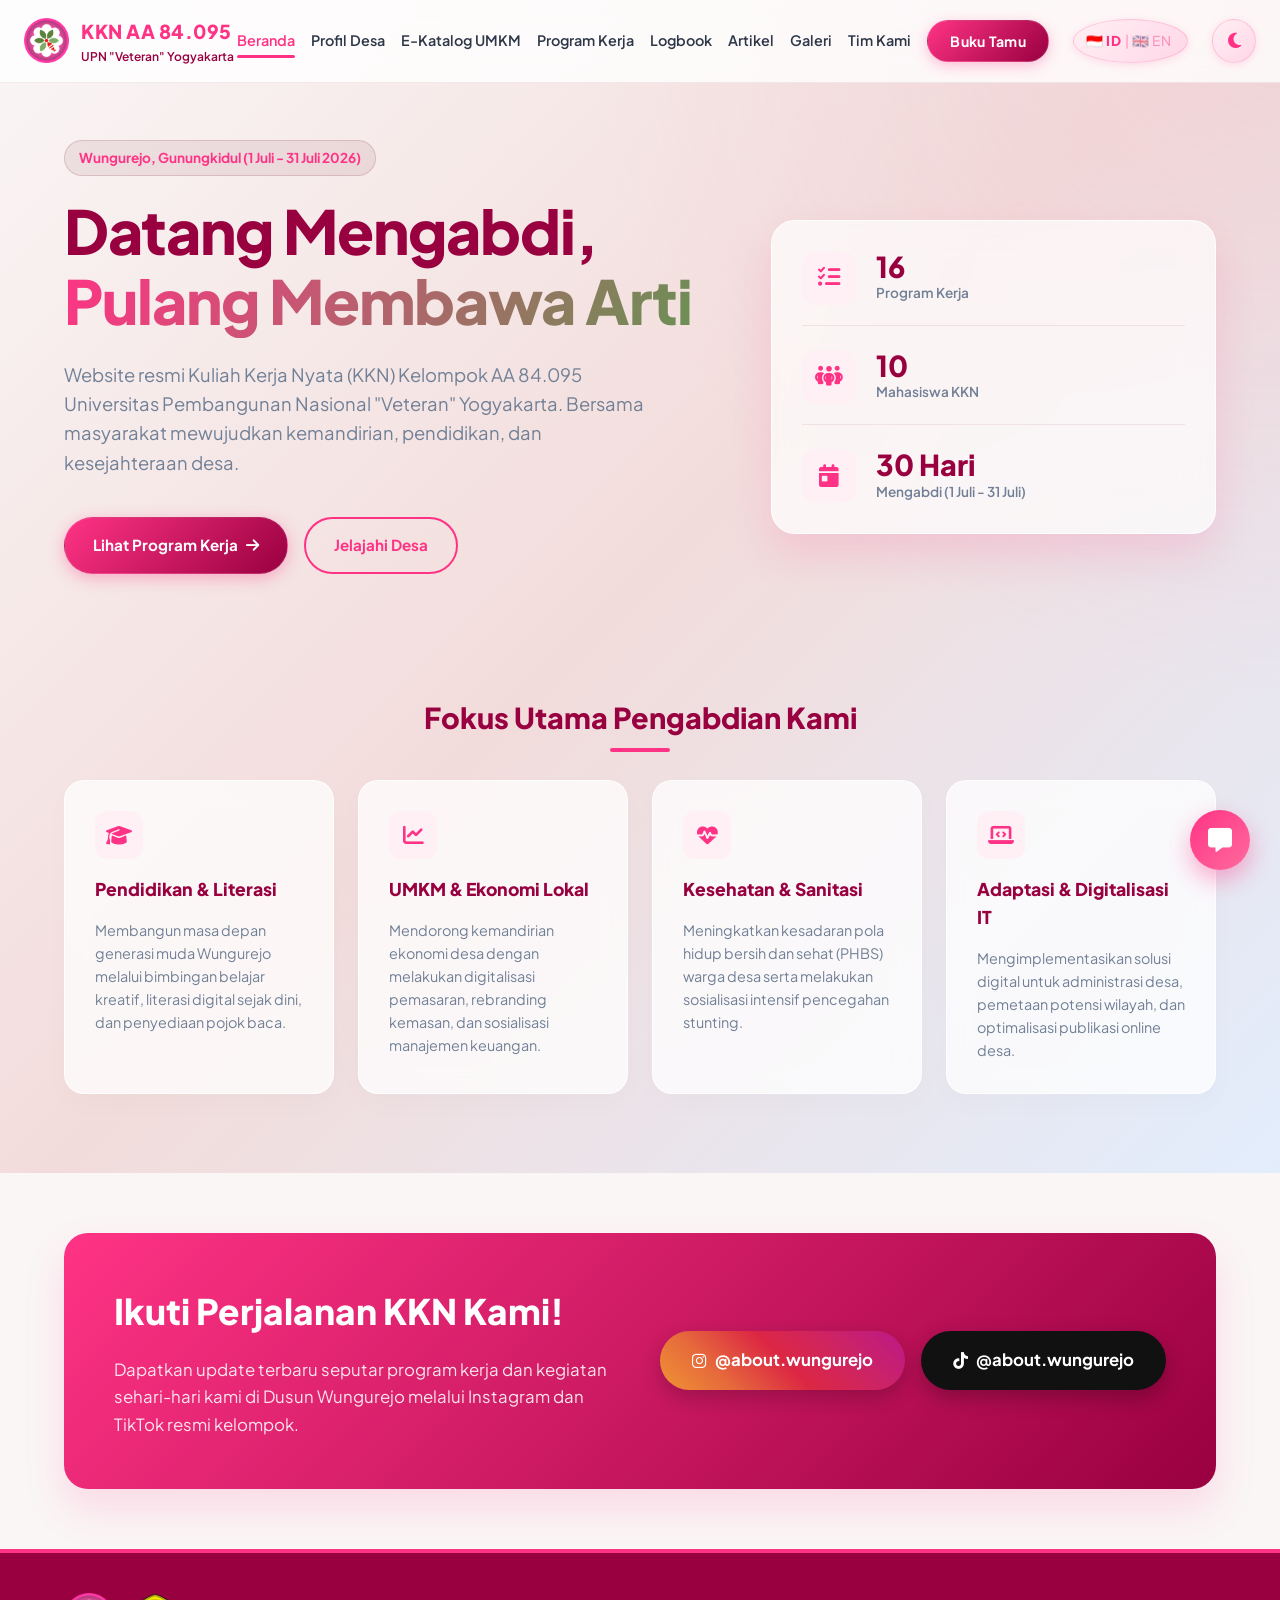
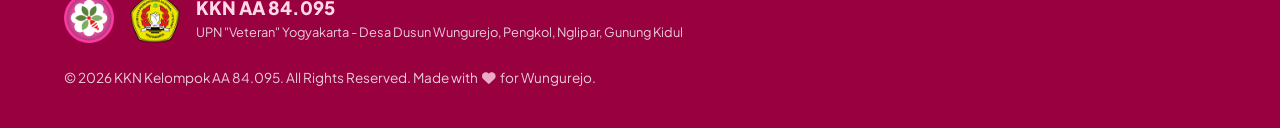
==== commit 7b347a15: "Added Vanilla-tilt 3D effects and Mimin KKN Chatbot widget" ====
--- a/index.html
+++ b/index.html
@@ -26,7 +26,7 @@
     <!-- AOS Animation CSS -->
     <link href="https://unpkg.com/aos@2.3.1/dist/aos.css" rel="stylesheet">
     <!-- Stylesheet -->
-    <link rel="stylesheet" href="style.css?v=14">
+    <link rel="stylesheet" href="style.css?v=15">
     <!-- Chart.js for Demographics -->
     <script src="https://cdn.jsdelivr.net/npm/chart.js"></script>
 </head>
@@ -771,6 +771,19 @@
     </script>
     <!-- Particles.js -->
     <script src="https://cdn.jsdelivr.net/npm/particles.js@2.0.0/particles.min.js"></script>
+    <!-- Vanilla Tilt (3D Hover Effect) -->
+    <script src="https://cdnjs.cloudflare.com/ajax/libs/vanilla-tilt/1.8.1/vanilla-tilt.min.js"></script>
+    <script>
+        document.addEventListener('DOMContentLoaded', function() {
+            VanillaTilt.init(document.querySelectorAll(".vm-card, .visual-card"), {
+                max: 10,
+                speed: 400,
+                glare: true,
+                "max-glare": 0.3,
+                scale: 1.02
+            });
+        });
+    </script>
     <!-- Multi-Language Dictionary -->
     <script src="lang.js?v=2"></script>
     <!-- App Script -->
@@ -827,6 +840,52 @@
             setTimeout(initPillarAnimation, 1500);
         })();
     </script>
+    <!-- Chatbot Widget (Mimin KKN) -->
+    <div class="chat-widget" id="chat-widget">
+        <div class="chat-header">
+            <span><i class="fa-solid fa-robot"></i> Mimin KKN</span>
+            <button id="close-chat" style="background:none;border:none;color:white;cursor:pointer;"><i class="fa-solid fa-xmark"></i></button>
+        </div>
+        <div class="chat-body" id="chat-body">
+            <div class="chat-msg bot-msg">Halo! 👋 Aku Mimin KKN 84.095. Ada yang bisa kubantu terkait desa Wungurejo atau proker kami?</div>
+        </div>
+        <div class="chat-options">
+            <button class="chat-opt-btn" onclick="sendOpt('Apa saja proker utama?', 'Kami punya 16 program kerja! Fokus utamanya ada di Pendidikan & Literasi, UMKM (Madu Klanceng), Kesehatan, dan Adaptasi Digital.')">Proker Utama?</button>
+            <button class="chat-opt-btn" onclick="sendOpt('Di mana lokasi posko?', 'Posko kami terletak di Dusun Wungurejo, Kalurahan Pengkol, Nglipar, Gunungkidul. Kamu bisa lihat detailnya di Peta WebGIS!')">Lokasi Posko?</button>
+            <button class="chat-opt-btn" onclick="sendOpt('Info Madu Klanceng?', 'Madu Klanceng adalah potensi utama UMKM di sini. Kami membantu pembuatan E-Katalog, label kemasan, dan pemasarannya.')">Madu Klanceng?</button>
+        </div>
+    </div>
+    <button class="chat-fab" id="chat-fab">
+        <i class="fa-solid fa-message"></i>
+    </button>
+
+    <script>
+        // Chatbot Logic
+        document.getElementById('chat-fab').addEventListener('click', function() {
+            var widget = document.getElementById('chat-widget');
+            widget.style.display = widget.style.display === 'flex' ? 'none' : 'flex';
+            this.style.transform = widget.style.display === 'flex' ? 'scale(0)' : 'scale(1)';
+        });
+
+        document.getElementById('close-chat').addEventListener('click', function() {
+            document.getElementById('chat-widget').style.display = 'none';
+            document.getElementById('chat-fab').style.transform = 'scale(1)';
+        });
+
+        function sendOpt(question, answer) {
+            var body = document.getElementById('chat-body');
+            // Add user message
+            body.innerHTML += '<div class="chat-msg user-msg">' + question + '</div>';
+            // Scroll to bottom
+            body.scrollTop = body.scrollHeight;
+            
+            // Add bot typing effect delay
+            setTimeout(function() {
+                body.innerHTML += '<div class="chat-msg bot-msg">' + answer + '</div>';
+                body.scrollTop = body.scrollHeight;
+            }, 600);
+        }
+    </script>
 </body>
 
 </html>
--- a/style.css
+++ b/style.css
@@ -4180,4 +4180,142 @@
     .blog-reader-hero { height: 200px; }
     .blog-reader-body { padding: 24px 20px 32px; }
     .blog-reader-title { font-size: 1.3rem; }
+}
+
+/* ===== 22. CHATBOT WIDGET ===== */
+.chat-fab {
+    position: fixed;
+    bottom: 30px;
+    right: 30px;
+    width: 60px;
+    height: 60px;
+    border-radius: 50%;
+    background: linear-gradient(135deg, var(--color-primary), #FF6B9D);
+    color: white;
+    font-size: 1.5rem;
+    border: none;
+    box-shadow: 0 10px 25px rgba(255, 51, 133, 0.4);
+    cursor: pointer;
+    z-index: 999;
+    transition: transform 0.3s cubic-bezier(0.175, 0.885, 0.32, 1.275);
+    display: flex;
+    align-items: center;
+    justify-content: center;
+}
+
+.chat-fab:hover {
+    transform: scale(1.1);
+}
+
+.chat-widget {
+    position: fixed;
+    bottom: 100px;
+    right: 30px;
+    width: 320px;
+    background: var(--color-white);
+    border-radius: 20px;
+    box-shadow: 0 15px 35px rgba(0,0,0,0.15);
+    z-index: 999;
+    display: none;
+    flex-direction: column;
+    overflow: hidden;
+    animation: slideUpFade 0.4s cubic-bezier(0.16, 1, 0.3, 1);
+    border: 1px solid rgba(255,107,157,0.2);
+}
+
+@keyframes slideUpFade {
+    0% { opacity: 0; transform: translateY(20px) scale(0.95); }
+    100% { opacity: 1; transform: translateY(0) scale(1); }
+}
+
+.chat-header {
+    background: linear-gradient(135deg, var(--color-primary), #FF6B9D);
+    color: white;
+    padding: 15px 20px;
+    font-weight: 700;
+    display: flex;
+    justify-content: space-between;
+    align-items: center;
+    font-size: 1.1rem;
+}
+
+.chat-body {
+    padding: 15px;
+    height: 250px;
+    overflow-y: auto;
+    display: flex;
+    flex-direction: column;
+    gap: 10px;
+    background: #fdfdfd;
+}
+
+.chat-msg {
+    padding: 10px 14px;
+    border-radius: 14px;
+    font-size: 0.9rem;
+    line-height: 1.4;
+    max-width: 85%;
+    animation: fadeInMsg 0.3s ease;
+}
+
+@keyframes fadeInMsg {
+    0% { opacity: 0; transform: translateY(10px); }
+    100% { opacity: 1; transform: translateY(0); }
+}
+
+.bot-msg {
+    background: #f0f0f0;
+    color: var(--color-dark);
+    align-self: flex-start;
+    border-bottom-left-radius: 4px;
+}
+
+.user-msg {
+    background: var(--color-primary);
+    color: white;
+    align-self: flex-end;
+    border-bottom-right-radius: 4px;
+}
+
+.chat-options {
+    padding: 12px;
+    background: white;
+    border-top: 1px solid #eee;
+    display: flex;
+    flex-wrap: wrap;
+    gap: 8px;
+}
+
+.chat-opt-btn {
+    background: rgba(255,107,157,0.1);
+    color: var(--color-primary);
+    border: 1px solid rgba(255,107,157,0.3);
+    padding: 6px 12px;
+    border-radius: 20px;
+    font-size: 0.8rem;
+    cursor: pointer;
+    transition: all 0.2s ease;
+    font-weight: 600;
+}
+
+.chat-opt-btn:hover {
+    background: var(--color-primary);
+    color: white;
+}
+
+/* Dark mode overrides for chat */
+[data-theme="dark"] .chat-widget {
+    background: #1E1E2E;
+    border-color: rgba(255,255,255,0.1);
+}
+[data-theme="dark"] .chat-body {
+    background: #181825;
+}
+[data-theme="dark"] .bot-msg {
+    background: #313244;
+    color: #CDD6F4;
+}
+[data-theme="dark"] .chat-options {
+    background: #1E1E2E;
+    border-top-color: #313244;
 }
